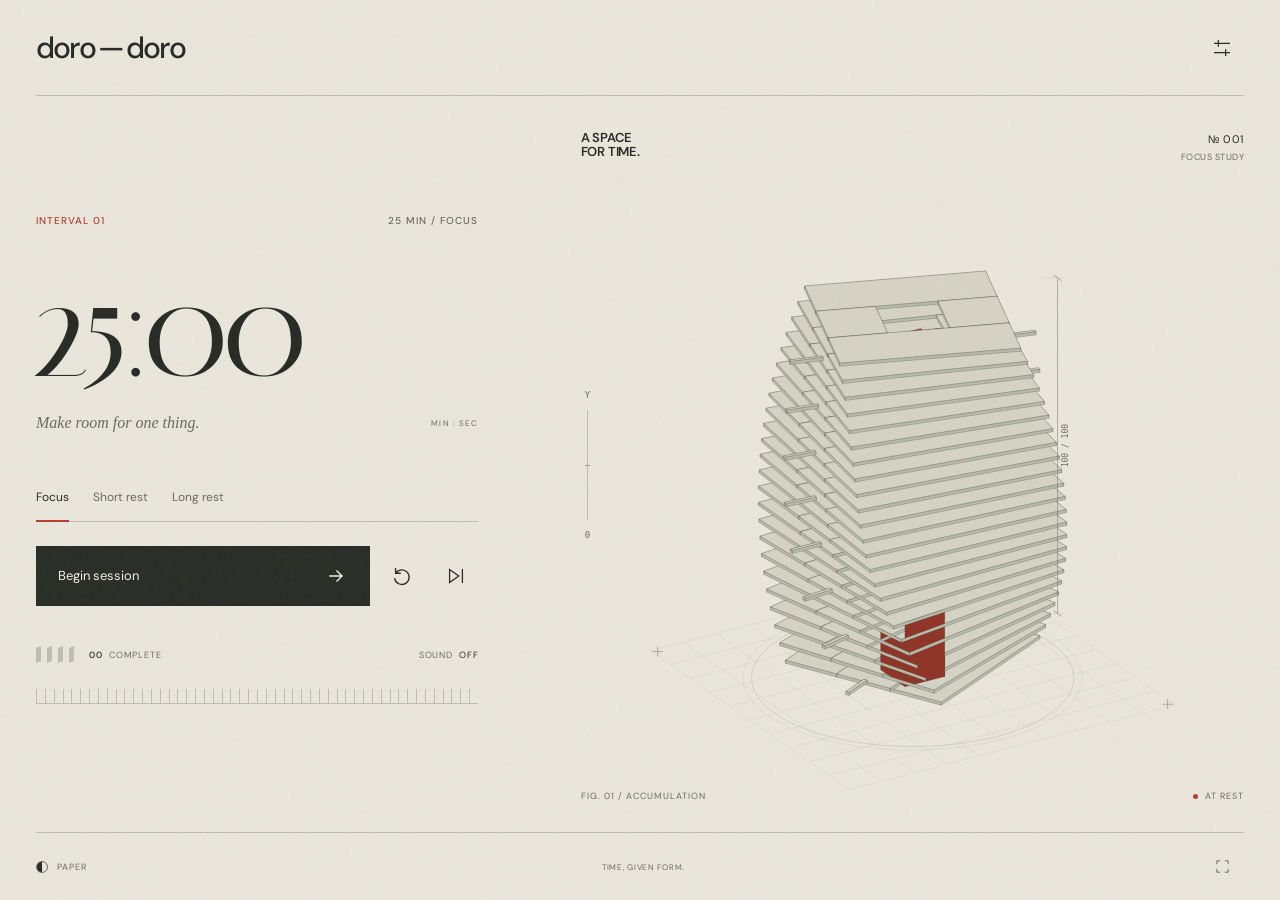
==== doro-doro/index.html @ 4c4cff81 "Publish doro-doro architectural Pomodoro timer at /doro-doro/" ====
<!doctype html>
<html lang="en" data-theme="light">
<head>
<meta charset="utf-8"><meta name="viewport" content="width=device-width,initial-scale=1,viewport-fit=cover"><meta name="theme-color" content="#e9e6dc"><meta name="description" content="Doro-doro. A sculptural space for uninterrupted time. An architectural Pomodoro timer."><title>Doro-doro — a space for time</title>
<link rel="icon" href="./favicon.svg" type="image/svg+xml">
<script>try{document.documentElement.dataset.theme=localStorage.getItem('doro-theme')==='dark'?'dark':'light'}catch{}</script>
<link rel="stylesheet" href="./style.css">
</head>
<body>
<main class="sheet">
<header class="masthead"><a class="wordmark" href="./" aria-label="Doro-doro home">doro<span class="wordmark-dash">—</span>doro</a><button class="icon-button" id="settings-open" aria-label="Timer settings" title="Timer settings"><svg viewBox="0 0 24 24" aria-hidden="true"><path d="M4 7h16M4 17h16M8 4v6M16 14v6"/></svg></button></header>
<section class="art" aria-label="Interactive architectural sculpture. Its layers respond to the timer and your pointer.">
<div class="art-heading"><span>A SPACE<br>FOR TIME.</span><span class="plate-number">№ 001<br><i id="art-mode">FOCUS STUDY</i></span></div>
<canvas id="architecture" aria-hidden="true"></canvas>
<div class="art-axis" aria-hidden="true"><span>Y</span><span>+</span><span>0</span></div>
<div class="art-caption"><span id="sculpture-label">FIG. 01 &nbsp; / &nbsp; ACCUMULATION</span><span class="live-indicator"><i></i><span id="drawing-state">AT REST</span></span></div>
</section>
<section class="instrument" aria-label="Pomodoro timer">
<div class="eyebrow"><span class="session-label">INTERVAL <span id="interval">01</span></span><span id="phase-label">25 MIN / FOCUS</span></div>
<div class="time-wrap"><div id="time" role="timer" aria-label="Time remaining" aria-live="off">25:00</div><div class="time-caption"><span id="status" role="status">Make room for one thing.</span><span class="time-unit">MIN : SEC</span></div></div>
<div class="mode-switch" role="group" aria-label="Session type"><button data-mode="focus" aria-pressed="true">Focus</button><button data-mode="short" aria-pressed="false">Short rest</button><button data-mode="long" aria-pressed="false">Long rest</button></div>
<div class="transport"><button class="start" id="toggle" aria-label="Start focus"><span id="toggle-text">Begin session</span><svg viewBox="0 0 24 24" id="play-icon" aria-hidden="true"><path d="m6 12 12 0m-5-5 5 5-5 5"/></svg></button><button class="icon-button secondary" id="reset" aria-label="Reset timer" title="Reset timer"><svg viewBox="0 0 24 24" aria-hidden="true"><path d="M5 9a8 8 0 1 1-1 6M5 4v5h5"/></svg></button><button class="icon-button secondary" id="skip" aria-label="Skip to next session" title="Skip to next session"><svg viewBox="0 0 24 24" aria-hidden="true"><path d="m5 5 10 7-10 7zM19 5v14"/></svg></button></div>
<div class="session-bottom"><div class="session-progress"><span class="session-dots" aria-hidden="true"><i></i><i></i><i></i><i></i></span><span><strong id="completed">00</strong> COMPLETE</span></div><button class="sound-button" id="sound" aria-label="Enable completion sound" aria-pressed="false">SOUND <span id="sound-state">OFF</span></button></div>
<div class="timeline" aria-hidden="true"><div id="timeline-fill"></div></div>
</section>
<footer><button class="theme-button" id="theme" aria-label="Switch to dark theme"><span class="theme-symbol"></span><span id="theme-name">PAPER</span></button><span class="footer-center">TIME, GIVEN FORM.</span><button class="fullscreen" id="fullscreen" aria-label="Enter fullscreen" title="Enter fullscreen"><svg viewBox="0 0 24 24" aria-hidden="true"><path d="M8 4H4v4m12-4h4v4M4 16v4h4m8 0h4v-4"/></svg></button></footer>
</main>
<dialog id="settings"><form id="settings-form"><div class="dialog-heading"><h1>Your rhythm.</h1><button type="button" id="settings-close" class="icon-button" aria-label="Close settings">×</button></div><p>Give each interval its own space.</p><label>Focus <span>MINUTES</span><input name="focus" aria-label="Focus minutes" type="number" min="1" max="180" step="1" required></label><label>Short rest <span>MINUTES</span><input name="short" aria-label="Short rest minutes" type="number" min="1" max="180" step="1" required></label><label>Long rest <span>MINUTES</span><input name="long" aria-label="Long rest minutes" type="number" min="1" max="180" step="1" required></label><p class="settings-note">A long rest follows every fourth completed focus. Each interval starts when you’re ready. Applying changes resets the current timer.</p><button class="start apply" type="submit">Apply settings <span>↗</span></button><div class="keyboard-hint">SPACE · PLAY / PAUSE &nbsp; &nbsp; R · RESET</div></form></dialog>
<script type="module" src="./app.mjs"></script>
</body></html>
---- doro-doro/style.css ----
@font-face{font-family:'DM Sans';font-weight:400;font-style:normal;font-display:swap;src:url('./fonts/dm-sans-400.ttf')}
@font-face{font-family:'DM Sans';font-weight:500;font-style:normal;font-display:swap;src:url('./fonts/dm-sans-500.ttf')}
@font-face{font-family:'DM Sans';font-weight:600 700;font-style:normal;font-display:swap;src:url('./fonts/dm-sans-600.ttf')}
@font-face{font-family:'Italiana';font-weight:400;font-style:normal;font-display:swap;src:url('./fonts/italiana.ttf')}
[hidden]{display:none!important}
:root{--paper:#e9e6dc;--ink:#282a25;--muted:#696b60;--rule:#bdbeb1;--accent:#b53f2c;--slab:#d5d3c5;--button:#292d27;--button-ink:#f2efe5;color-scheme:light;font-family:'DM Sans',sans-serif;font-synthesis:none}
:root[data-theme=dark]{--paper:#202520;--ink:#e7e7d6;--muted:#a2a795;--rule:#4a5448;--accent:#e58b65;--slab:#626c59;--button:#d4dcc3;--button-ink:#202520;color-scheme:dark}
*{box-sizing:border-box}body{margin:0;background:var(--paper);color:var(--ink)}body::after{content:'';pointer-events:none;position:fixed;inset:0;z-index:10;opacity:.045;background-image:url("data:image/svg+xml,%3Csvg viewBox='0 0 180 180' xmlns='http://www.w3.org/2000/svg'%3E%3Cfilter id='n'%3E%3CfeTurbulence type='fractalNoise' baseFrequency='.84' numOctaves='3' stitchTiles='stitch'/%3E%3C/filter%3E%3Cpath fill='%23000' filter='url(%23n)' opacity='.7' d='M0 0h180v180H0z'/%3E%3C/svg%3E")}
button,a{-webkit-tap-highlight-color:transparent}button{font:inherit;color:inherit;cursor:pointer;border:0;background:none}button:focus-visible,a:focus-visible{outline:2px solid var(--accent);outline-offset:5px}button{touch-action:manipulation}button:hover{color:var(--accent)}svg{width:22px;height:22px;fill:none;stroke:currentColor;stroke-width:1.4;stroke-linecap:square;stroke-linejoin:miter}a{color:inherit;text-decoration:none}.sheet{min-height:100svh;max-width:1900px;margin:auto;padding:0 36px;display:grid;grid-template-columns:minmax(300px,.8fr) minmax(400px,1.2fr);grid-template-rows:96px 1fr 68px;column-gap:8vw}.masthead{grid-column:1/-1;display:flex;align-items:center;justify-content:space-between;border-bottom:1px solid var(--rule);z-index:2}.wordmark{font-size:30px;font-weight:500;letter-spacing:-1.8px}.wordmark-dash{margin:0 3px}.registered{font-size:10px;vertical-align:top;margin-left:5px;position:relative;top:6px;letter-spacing:0}.icon-button{display:grid;place-items:center;width:44px;height:44px;flex-shrink:0}.art{position:relative;grid-column:2;grid-row:2;min-height:650px;align-self:stretch;isolation:isolate;overflow:hidden}.art-heading{position:absolute;top:35px;left:0;right:0;display:flex;justify-content:space-between;z-index:1;pointer-events:none;font-size:13px;line-height:1.1;letter-spacing:-.2px;font-weight:600}.plate-number{text-align:right;font-size:11px;font-weight:400;line-height:1.5;letter-spacing:.5px}.plate-number i{font-style:normal;color:var(--muted);font-size:9px}canvas{display:block;width:100%;height:100%;position:absolute;inset:0;touch-action:pan-y}.art-axis{pointer-events:none;position:absolute;left:4px;top:40%;height:150px;display:flex;flex-direction:column;justify-content:space-between;align-items:center;font:9px monospace;color:var(--muted)}.art-axis:before{position:absolute;content:'';width:1px;top:20px;bottom:20px;background:var(--rule)}.art-caption{position:absolute;bottom:30px;left:0;right:0;display:flex;justify-content:space-between;font-size:9px;letter-spacing:1px;color:var(--muted);gap:8px;pointer-events:none}.live-indicator{display:flex;align-items:center;gap:7px;white-space:nowrap}.live-indicator i{width:5px;height:5px;border-radius:50%;background:var(--accent)}.instrument{grid-row:2;grid-column:1;align-self:center;padding-bottom:10px;max-width:570px}.eyebrow{display:flex;justify-content:space-between;gap:8px;font-size:10px;letter-spacing:1px;font-weight:500}.session-label{color:var(--accent)}#phase-label{color:var(--muted)}.time-wrap{margin:36px 0 30px}#time{font-family:'Italiana',Georgia,serif;font-size:clamp(105px,10.6vw,205px);line-height:1;letter-spacing:-.055em;font-variant-numeric:lining-nums tabular-nums;font-weight:400;margin-left:-.05em;white-space:nowrap}.time-caption{display:flex;justify-content:space-between;gap:10px;margin-top:15px;font-size:12px;color:var(--muted);align-items:center}.time-unit{font-size:8px;letter-spacing:1.1px;white-space:nowrap}#status{font-family:Georgia,serif;font-style:italic;font-size:16px}.mode-switch{display:flex;gap:24px;border-bottom:1px solid var(--rule);margin-top:45px}.mode-switch button{position:relative;font-size:12px;padding:12px 0 15px;color:var(--muted);min-height:44px;white-space:nowrap}.mode-switch button[aria-pressed=true]{color:var(--ink)}.mode-switch button[aria-pressed=true]:after{position:absolute;content:'';height:2px;background:var(--accent);bottom:-1px;left:0;right:0}.transport{display:flex;gap:10px;margin-top:24px}.start{min-height:60px;background:var(--button);color:var(--button-ink);padding:16px 22px;display:flex;align-items:center;justify-content:space-between;gap:18px;flex:1;text-align:left;font-size:13px}.start:hover{background:var(--accent);color:var(--paper)}.start svg{width:24px;height:24px;transition:transform .3s}.start:hover svg{transform:translateX(3px)}.secondary{height:60px;width:44px}.session-bottom{display:flex;justify-content:space-between;align-items:center;margin-top:27px;gap:12px;font-size:9px;letter-spacing:.9px;color:var(--muted)}.session-progress{display:flex;gap:15px;align-items:center}.session-dots{display:flex;gap:6px}.session-dots i{width:5px;height:15px;background:var(--rule);transform:skewY(-24deg)}.session-dots i.done{background:var(--accent)}.session-bottom strong{font-weight:500;color:var(--ink);margin-right:3px}.sound-button{min-height:44px;font-size:9px;letter-spacing:.7px;padding:0}.sound-button span{color:var(--ink);margin-left:4px}.timeline{height:15px;position:relative;margin-top:12px;background:repeating-linear-gradient(90deg,var(--rule) 0 1px,transparent 1px 2%);border-bottom:1px solid var(--rule)}#timeline-fill{height:100%;width:0;background:var(--accent);opacity:.8;transition:width 1s linear}footer{grid-row:3;grid-column:1/-1;border-top:1px solid var(--rule);display:flex;align-items:center;justify-content:space-between;gap:14px;font-size:9px;letter-spacing:.7px;color:var(--muted)}.theme-button{display:flex;align-items:center;gap:9px;padding:10px 0;min-height:44px;font-size:9px;letter-spacing:1px}.theme-symbol{width:12px;height:12px;border:1px solid var(--muted);border-radius:50%;background:linear-gradient(90deg,var(--ink) 50%,transparent 50%)}.fullscreen{width:44px;height:44px;display:grid;place-items:center}.fullscreen svg{width:17px;height:17px}.footer-center{font-size:8px}dialog{max-width:420px;width:calc(100% - 36px);padding:30px;background:var(--paper);color:var(--ink);border:1px solid var(--rule);box-shadow:0 30px 100px #0004}dialog::backdrop{background:#151c1766;backdrop-filter:blur(6px)}.dialog-heading{display:flex;justify-content:space-between;align-items:center;gap:10px}.dialog-heading h1{font-family:'Italiana',Georgia,serif;font-weight:400;font-size:40px;margin:0}.dialog-heading button{font-size:28px}dialog p{font-size:12px;line-height:1.6;color:var(--muted)}dialog label{display:grid;grid-template-columns:1fr auto 68px;align-items:center;border-bottom:1px solid var(--rule);gap:15px;padding:14px 0;font-size:13px}dialog label span{font-size:8px;color:var(--muted);letter-spacing:1px}input{width:68px;background:transparent;border:0;border-bottom:1px solid var(--rule);border-radius:0;color:var(--ink);padding:10px 4px;font:20px 'DM Sans',sans-serif}input:focus{outline:1px solid var(--accent)}.settings-note{margin:20px 0!important;font-size:11px!important}.apply{width:100%}.keyboard-hint{font-size:8px;color:var(--muted);letter-spacing:.6px;margin-top:22px;text-align:center}
@media(min-width:1600px){.sheet{padding:0 64px;column-gap:12vw}.art{min-height:800px}}
@media(max-width:760px),(max-aspect-ratio:3/4){.sheet{padding:0 26px;grid-template-columns:minmax(0,1fr);grid-template-rows:76px minmax(340px,1fr) auto 60px;gap:0;max-width:760px;min-height:100svh}.masthead{grid-row:1}.wordmark{font-size:26px}.art{grid-column:1;grid-row:2;min-height:340px}.art-heading{top:22px;font-size:11px}.plate-number{font-size:9px}.plate-number i{font-size:8px}.art-axis{top:37%;height:100px}.art-caption{bottom:15px;font-size:8px;letter-spacing:.5px}.instrument{grid-column:1;grid-row:3;max-width:none;padding-top:18px;padding-bottom:27px;border-top:1px solid var(--rule)}.eyebrow{font-size:9px;letter-spacing:.75px}.time-wrap{margin:19px 0 0}#time{font-size:clamp(96px,25.8vw,190px);line-height:.95;letter-spacing:-.055em}.time-caption{margin-top:11px}#status{font-size:14px}.time-unit{font-size:7px}.mode-switch{margin-top:22px;gap:26px}.mode-switch button{font-size:11px;padding:10px 0 12px}.transport{margin-top:18px;gap:6px}.start{min-height:54px;padding:15px 19px;font-size:12px}.secondary{height:54px;width:40px}.session-bottom{margin-top:13px;font-size:8px}.session-dots{gap:5px}.session-dots i{height:12px;width:4px}.sound-button{font-size:8px}.timeline{margin-top:4px;height:10px}footer{grid-row:4}.footer-center{font-size:7px;letter-spacing:.6px}}
@media(min-height:1100px) and (max-aspect-ratio:3/4){.sheet{max-width:none;padding:0 6vw;grid-template-rows:110px minmax(480px,1fr) auto 90px}.wordmark{font-size:40px}.art-heading{top:40px;font-size:17px}.plate-number{font-size:13px}.plate-number i{font-size:11px}.art-caption{font-size:11px;bottom:30px}.instrument{padding-top:30px;padding-bottom:45px}.eyebrow{font-size:13px}#time{font-size:25vw}.time-wrap{margin:30px 0 0}.time-caption{margin-top:24px}#status{font-size:23px}.time-unit{font-size:10px}.mode-switch{margin-top:35px;gap:50px}.mode-switch button{font-size:17px;padding:18px 0}.transport{margin-top:30px;gap:20px}.start{min-height:85px;font-size:19px;padding:25px 30px}.secondary{width:65px;height:85px}.session-bottom{margin-top:25px;font-size:11px}.sound-button{font-size:11px}.session-dots i{width:6px;height:20px}.timeline{height:20px;margin-top:16px}.theme-button{font-size:11px}.footer-center{font-size:10px}}
@media(max-width:360px){.sheet{padding:0 20px;grid-template-rows:68px minmax(300px,1fr) auto 56px}.art{min-height:300px}#time{font-size:26vw}.mode-switch{gap:23px}.art-caption{font-size:7px}.transport{gap:2px}.start{padding:13px 15px}.secondary{width:36px}.session-progress{gap:9px}.footer-center{font-size:6px}}
@media(prefers-reduced-motion:reduce){*,*:before,*:after{animation:none!important;transition:none!important;scroll-behavior:auto!important}}
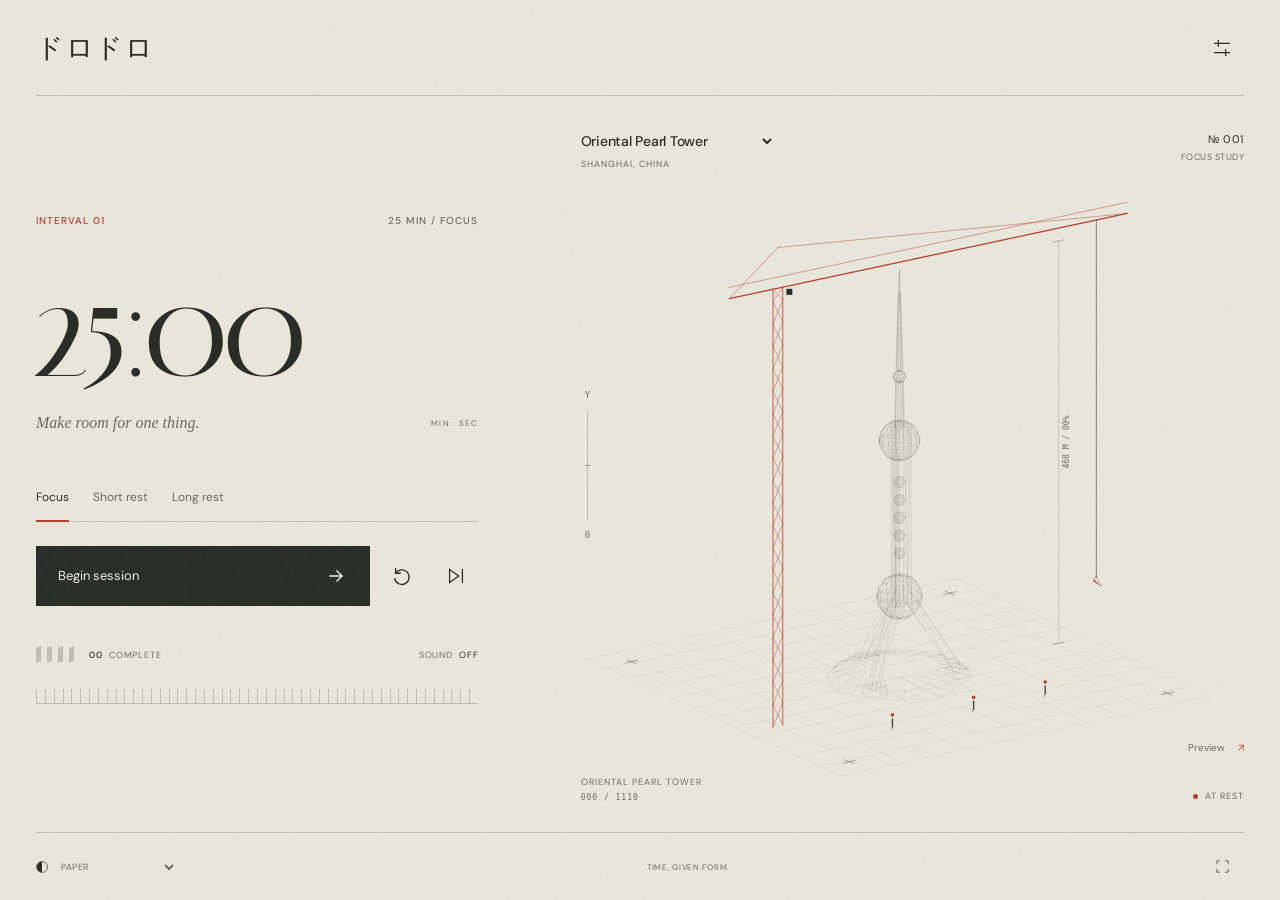
==== commit 48c01b71: "Update doro-doro with landmark construction timelapses and themes" ====
--- a/doro-doro/index.html
+++ b/doro-doro/index.html
@@ -1,19 +1,20 @@
 <!doctype html>
 <html lang="en" data-theme="light">
 <head>
-<meta charset="utf-8"><meta name="viewport" content="width=device-width,initial-scale=1,viewport-fit=cover"><meta name="theme-color" content="#e9e6dc"><meta name="description" content="Doro-doro. A sculptural space for uninterrupted time. An architectural Pomodoro timer."><title>Doro-doro — a space for time</title>
+<meta charset="utf-8"><meta name="viewport" content="width=device-width,initial-scale=1,viewport-fit=cover"><meta name="theme-color" content="#e9e6dc"><meta name="description" content="ドロドロ. A sculptural space for uninterrupted time. An architectural Pomodoro timer."><title>ドロドロ — a space for time</title>
 <link rel="icon" href="./favicon.svg" type="image/svg+xml">
-<script>try{document.documentElement.dataset.theme=localStorage.getItem('doro-theme')==='dark'?'dark':'light'}catch{}</script>
+<script>try{document.documentElement.dataset.theme=['light','dark','catppuccin','latte','sunset','nord','dracula'].includes(localStorage.getItem('doro-theme'))?localStorage.getItem('doro-theme'):'light'}catch{}</script>
 <link rel="stylesheet" href="./style.css">
 </head>
 <body>
 <main class="sheet">
-<header class="masthead"><a class="wordmark" href="./" aria-label="Doro-doro home">doro<span class="wordmark-dash">—</span>doro</a><button class="icon-button" id="settings-open" aria-label="Timer settings" title="Timer settings"><svg viewBox="0 0 24 24" aria-hidden="true"><path d="M4 7h16M4 17h16M8 4v6M16 14v6"/></svg></button></header>
-<section class="art" aria-label="Interactive architectural sculpture. Its layers respond to the timer and your pointer.">
-<div class="art-heading"><span>A SPACE<br>FOR TIME.</span><span class="plate-number">№ 001<br><i id="art-mode">FOCUS STUDY</i></span></div>
+<header class="masthead"><a class="wordmark" href="./" aria-label="ドロドロ home" lang="ja">ドロドロ</a><button class="icon-button" id="settings-open" aria-label="Timer settings" title="Timer settings"><svg viewBox="0 0 24 24" aria-hidden="true"><path d="M4 7h16M4 17h16M8 4v6M16 14v6"/></svg></button></header>
+<section class="art" aria-label="Interactive architectural model. Structural pieces assemble with the timer and respond to your pointer.">
+<div class="art-heading"><div class="building-heading"><label for="building" class="sr-only">Building</label><select id="building"></select><span id="building-city">Shanghai</span></div><span class="plate-number"><span id="plate-number">№ 001</span><br><i id="art-mode">FOCUS STUDY</i></span></div>
 <canvas id="architecture" aria-hidden="true"></canvas>
 <div class="art-axis" aria-hidden="true"><span>Y</span><span>+</span><span>0</span></div>
-<div class="art-caption"><span id="sculpture-label">FIG. 01 &nbsp; / &nbsp; ACCUMULATION</span><span class="live-indicator"><i></i><span id="drawing-state">AT REST</span></span></div>
+<div class="art-caption"><span class="assembly-meta"><span id="sculpture-label">RADIAL FACETS</span><span id="assembly-count">000 / 1516</span></span><span class="live-indicator"><i></i><span id="drawing-state">AT REST</span></span></div>
+<button id="preview" class="preview-button" aria-label="Preview assembly">Preview <span aria-hidden="true">↗</span></button>
 </section>
 <section class="instrument" aria-label="Pomodoro timer">
 <div class="eyebrow"><span class="session-label">INTERVAL <span id="interval">01</span></span><span id="phase-label">25 MIN / FOCUS</span></div>
@@ -23,7 +24,7 @@
 <div class="session-bottom"><div class="session-progress"><span class="session-dots" aria-hidden="true"><i></i><i></i><i></i><i></i></span><span><strong id="completed">00</strong> COMPLETE</span></div><button class="sound-button" id="sound" aria-label="Enable completion sound" aria-pressed="false">SOUND <span id="sound-state">OFF</span></button></div>
 <div class="timeline" aria-hidden="true"><div id="timeline-fill"></div></div>
 </section>
-<footer><button class="theme-button" id="theme" aria-label="Switch to dark theme"><span class="theme-symbol"></span><span id="theme-name">PAPER</span></button><span class="footer-center">TIME, GIVEN FORM.</span><button class="fullscreen" id="fullscreen" aria-label="Enter fullscreen" title="Enter fullscreen"><svg viewBox="0 0 24 24" aria-hidden="true"><path d="M8 4H4v4m12-4h4v4M4 16v4h4m8 0h4v-4"/></svg></button></footer>
+<footer><label class="theme-button"><span class="theme-symbol" aria-hidden="true"></span><span class="sr-only">Color theme</span><select id="theme"><option value="light">Paper</option><option value="dark">After hours</option><option value="catppuccin">Catppuccin</option><option value="latte">Catppuccin Latte</option><option value="sunset">Sunset</option><option value="nord">Nord</option><option value="dracula">Dracula</option></select></label><span class="footer-center">TIME, GIVEN FORM.</span><button class="fullscreen" id="fullscreen" aria-label="Enter fullscreen" title="Enter fullscreen"><svg viewBox="0 0 24 24" aria-hidden="true"><path d="M8 4H4v4m12-4h4v4M4 16v4h4m8 0h4v-4"/></svg></button></footer>
 </main>
 <dialog id="settings"><form id="settings-form"><div class="dialog-heading"><h1>Your rhythm.</h1><button type="button" id="settings-close" class="icon-button" aria-label="Close settings">×</button></div><p>Give each interval its own space.</p><label>Focus <span>MINUTES</span><input name="focus" aria-label="Focus minutes" type="number" min="1" max="180" step="1" required></label><label>Short rest <span>MINUTES</span><input name="short" aria-label="Short rest minutes" type="number" min="1" max="180" step="1" required></label><label>Long rest <span>MINUTES</span><input name="long" aria-label="Long rest minutes" type="number" min="1" max="180" step="1" required></label><p class="settings-note">A long rest follows every fourth completed focus. Each interval starts when you’re ready. Applying changes resets the current timer.</p><button class="start apply" type="submit">Apply settings <span>↗</span></button><div class="keyboard-hint">SPACE · PLAY / PAUSE &nbsp; &nbsp; R · RESET</div></form></dialog>
 <script type="module" src="./app.mjs"></script>
--- a/doro-doro/style.css
+++ b/doro-doro/style.css
@@ -12,3 +12,23 @@
 @media(min-height:1100px) and (max-aspect-ratio:3/4){.sheet{max-width:none;padding:0 6vw;grid-template-rows:110px minmax(480px,1fr) auto 90px}.wordmark{font-size:40px}.art-heading{top:40px;font-size:17px}.plate-number{font-size:13px}.plate-number i{font-size:11px}.art-caption{font-size:11px;bottom:30px}.instrument{padding-top:30px;padding-bottom:45px}.eyebrow{font-size:13px}#time{font-size:25vw}.time-wrap{margin:30px 0 0}.time-caption{margin-top:24px}#status{font-size:23px}.time-unit{font-size:10px}.mode-switch{margin-top:35px;gap:50px}.mode-switch button{font-size:17px;padding:18px 0}.transport{margin-top:30px;gap:20px}.start{min-height:85px;font-size:19px;padding:25px 30px}.secondary{width:65px;height:85px}.session-bottom{margin-top:25px;font-size:11px}.sound-button{font-size:11px}.session-dots i{width:6px;height:20px}.timeline{height:20px;margin-top:16px}.theme-button{font-size:11px}.footer-center{font-size:10px}}
 @media(max-width:360px){.sheet{padding:0 20px;grid-template-rows:68px minmax(300px,1fr) auto 56px}.art{min-height:300px}#time{font-size:26vw}.mode-switch{gap:23px}.art-caption{font-size:7px}.transport{gap:2px}.start{padding:13px 15px}.secondary{width:36px}.session-progress{gap:9px}.footer-center{font-size:6px}}
 @media(prefers-reduced-motion:reduce){*,*:before,*:after{animation:none!important;transition:none!important;scroll-behavior:auto!important}}
+/* Collection editions: the drawing and instrument share one palette. */
+:root[data-theme=catppuccin]{--paper:#1e1e2e;--ink:#cdd6f4;--muted:#a6adc8;--rule:#45475a;--accent:#f5c2e7;--slab:#7f849c;--button:#cba6f7;--button-ink:#1e1e2e;color-scheme:dark}
+:root[data-theme=latte]{--paper:#eff1f5;--ink:#4c4f69;--muted:#6c6f85;--rule:#bcc0cc;--accent:#8839ef;--slab:#ccd0da;--button:#7287fd;--button-ink:#eff1f5;color-scheme:light}
+:root[data-theme=sunset]{--paper:#14283f;--ink:#ffdfbe;--muted:#b8b4b7;--rule:#435363;--accent:#ff9d62;--slab:#a57e6b;--button:#ff9d62;--button-ink:#14283f;color-scheme:dark}
+:root[data-theme=nord]{--paper:#2e3440;--ink:#eceff4;--muted:#b6c1d2;--rule:#4c566a;--accent:#88c0d0;--slab:#7b8a9c;--button:#a3be8c;--button-ink:#2e3440;color-scheme:dark}
+:root[data-theme=dracula]{--paper:#282a36;--ink:#f8f8f2;--muted:#b8b3cc;--rule:#484957;--accent:#ff79c6;--slab:#85829b;--button:#bd93f9;--button-ink:#282a36;color-scheme:dark}
+.sr-only{position:absolute;width:1px;height:1px;padding:0;margin:-1px;overflow:hidden;clip:rect(0,0,0,0);white-space:nowrap;border:0}
+.wordmark{font-family:'DM Sans','Hiragino Kaku Gothic ProN','Yu Gothic',sans-serif;font-weight:500;letter-spacing:.06em;font-size:27px}
+select{font:inherit;color:inherit;background:var(--paper);border:0;border-radius:0;cursor:pointer;max-width:100%;outline-offset:4px}
+select:focus-visible{outline:2px solid var(--accent)}
+.building-heading{pointer-events:auto;display:flex;flex-direction:column;align-items:flex-start;max-width:calc(100% - 85px);margin-top:-12px}
+#building{font-size:14px;font-weight:500;letter-spacing:-.25px;min-height:44px;margin-left:-4px;padding:4px 20px 4px 0;text-overflow:ellipsis;width:100%}
+#building-city{font-size:9px;font-weight:400;letter-spacing:1px;text-transform:uppercase;color:var(--muted);margin-top:-3px}
+.assembly-meta{display:flex;flex-direction:column;gap:5px}.art-caption{align-items:flex-end;pointer-events:none}
+#assembly-count{font-family:monospace;font-size:8px;color:var(--muted);letter-spacing:1px}
+.preview-button{position:absolute;right:0;bottom:63px;min-height:44px;padding:8px 0 8px 14px;font-size:10px;color:var(--muted);z-index:2}.preview-button span{margin-left:10px;color:var(--accent)}
+.theme-button{display:flex;align-items:center;gap:9px;max-width:65%;padding:0;min-height:44px}
+#theme{font-size:9px;letter-spacing:.5px;text-transform:uppercase;min-height:44px;padding:0 13px 0 0;max-width:170px}
+@media(max-width:760px),(max-aspect-ratio:3/4){#building{font-size:12px}.preview-button{bottom:46px;font-size:9px}.wordmark{font-size:24px}.building-heading{margin-top:-12px}#theme{font-size:8px;max-width:142px}.footer-center{display:none}}
+@media(min-height:1100px) and (max-aspect-ratio:3/4){#building{font-size:21px}#building-city{font-size:12px}#assembly-count{font-size:11px}.preview-button{bottom:77px;font-size:13px}#theme{font-size:11px;max-width:220px}.wordmark{font-size:36px}}
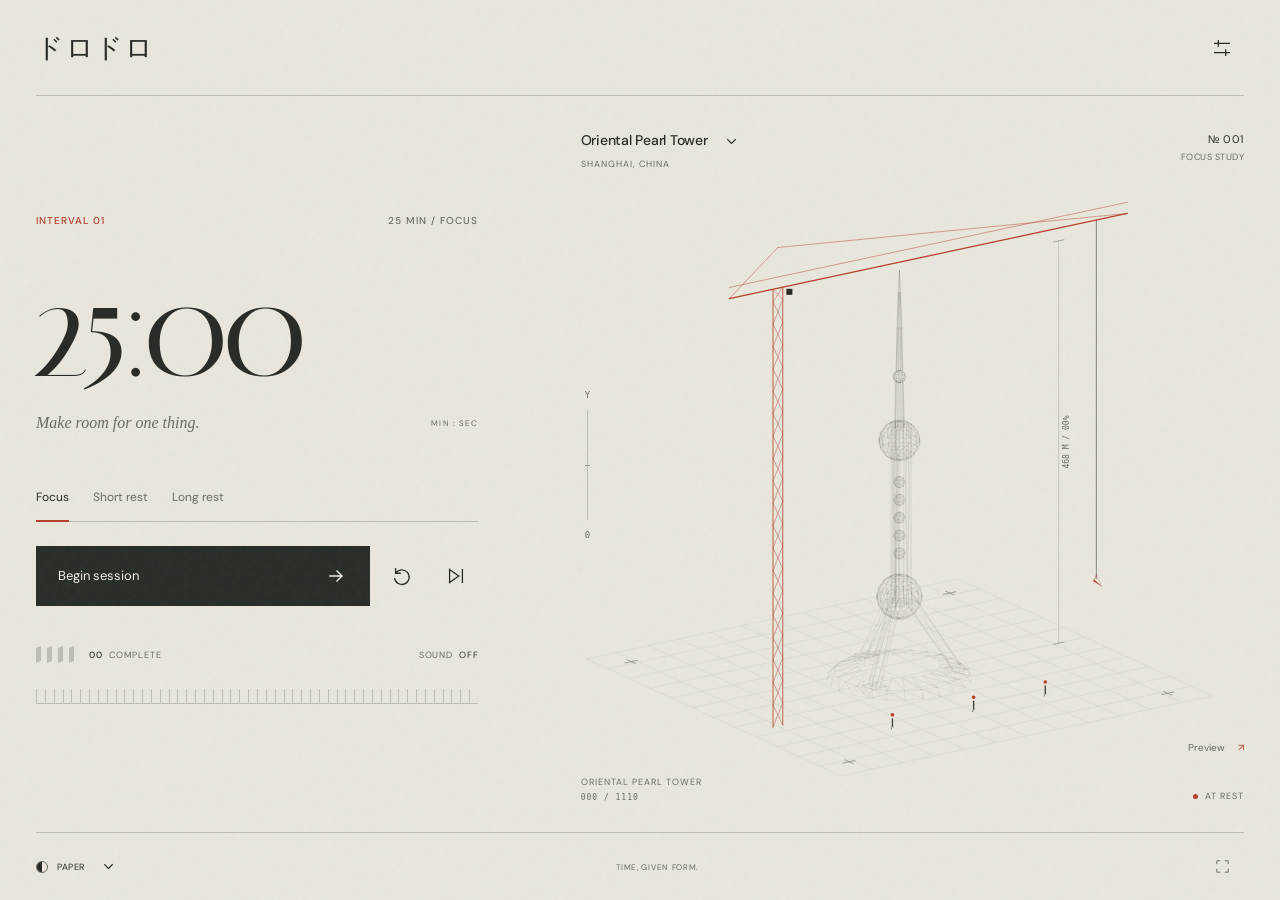
==== commit 894be2a0: "fix: deploy cache-safe doro timer and theme-matched dropdown menus" ====
--- a/doro-doro/index.html
+++ b/doro-doro/index.html
@@ -4,7 +4,7 @@
 <meta charset="utf-8"><meta name="viewport" content="width=device-width,initial-scale=1,viewport-fit=cover"><meta name="theme-color" content="#e9e6dc"><meta name="description" content="ドロドロ. A sculptural space for uninterrupted time. An architectural Pomodoro timer."><title>ドロドロ — a space for time</title>
 <link rel="icon" href="./favicon.svg" type="image/svg+xml">
 <script>try{document.documentElement.dataset.theme=['light','dark','catppuccin','latte','sunset','nord','dracula'].includes(localStorage.getItem('doro-theme'))?localStorage.getItem('doro-theme'):'light'}catch{}</script>
-<link rel="stylesheet" href="./style.css">
+<link rel="stylesheet" href="./assets/style-04075d71e954.css">
 </head>
 <body>
 <main class="sheet">
@@ -24,8 +24,8 @@
 <div class="session-bottom"><div class="session-progress"><span class="session-dots" aria-hidden="true"><i></i><i></i><i></i><i></i></span><span><strong id="completed">00</strong> COMPLETE</span></div><button class="sound-button" id="sound" aria-label="Enable completion sound" aria-pressed="false">SOUND <span id="sound-state">OFF</span></button></div>
 <div class="timeline" aria-hidden="true"><div id="timeline-fill"></div></div>
 </section>
-<footer><label class="theme-button"><span class="theme-symbol" aria-hidden="true"></span><span class="sr-only">Color theme</span><select id="theme"><option value="light">Paper</option><option value="dark">After hours</option><option value="catppuccin">Catppuccin</option><option value="latte">Catppuccin Latte</option><option value="sunset">Sunset</option><option value="nord">Nord</option><option value="dracula">Dracula</option></select></label><span class="footer-center">TIME, GIVEN FORM.</span><button class="fullscreen" id="fullscreen" aria-label="Enter fullscreen" title="Enter fullscreen"><svg viewBox="0 0 24 24" aria-hidden="true"><path d="M8 4H4v4m12-4h4v4M4 16v4h4m8 0h4v-4"/></svg></button></footer>
+<footer><div class="theme-button"><span class="theme-symbol" aria-hidden="true"></span><span class="sr-only">Color theme</span><select id="theme" aria-label="Color theme"><option value="light">Paper</option><option value="dark">After hours</option><option value="catppuccin">Catppuccin</option><option value="latte">Catppuccin Latte</option><option value="sunset">Sunset</option><option value="nord">Nord</option><option value="dracula">Dracula</option></select></div><span class="footer-center">TIME, GIVEN FORM.</span><button class="fullscreen" id="fullscreen" aria-label="Enter fullscreen" title="Enter fullscreen"><svg viewBox="0 0 24 24" aria-hidden="true"><path d="M8 4H4v4m12-4h4v4M4 16v4h4m8 0h4v-4"/></svg></button></footer>
 </main>
 <dialog id="settings"><form id="settings-form"><div class="dialog-heading"><h1>Your rhythm.</h1><button type="button" id="settings-close" class="icon-button" aria-label="Close settings">×</button></div><p>Give each interval its own space.</p><label>Focus <span>MINUTES</span><input name="focus" aria-label="Focus minutes" type="number" min="1" max="180" step="1" required></label><label>Short rest <span>MINUTES</span><input name="short" aria-label="Short rest minutes" type="number" min="1" max="180" step="1" required></label><label>Long rest <span>MINUTES</span><input name="long" aria-label="Long rest minutes" type="number" min="1" max="180" step="1" required></label><p class="settings-note">A long rest follows every fourth completed focus. Each interval starts when you’re ready. Applying changes resets the current timer.</p><button class="start apply" type="submit">Apply settings <span>↗</span></button><div class="keyboard-hint">SPACE · PLAY / PAUSE &nbsp; &nbsp; R · RESET</div></form></dialog>
-<script type="module" src="./app.mjs"></script>
+<script type="module" src="./assets/app-XVB2T3X3.js"></script>
 </body></html>
--- a/doro-doro/assets/style-04075d71e954.css
+++ b/doro-doro/assets/style-04075d71e954.css
@@ -0,0 +1,49 @@
+@font-face{font-family:'DM Sans';font-weight:400;font-style:normal;font-display:swap;src:url('../fonts/dm-sans-400.ttf')}
+@font-face{font-family:'DM Sans';font-weight:500;font-style:normal;font-display:swap;src:url('../fonts/dm-sans-500.ttf')}
+@font-face{font-family:'DM Sans';font-weight:600 700;font-style:normal;font-display:swap;src:url('../fonts/dm-sans-600.ttf')}
+@font-face{font-family:'Italiana';font-weight:400;font-style:normal;font-display:swap;src:url('../fonts/italiana.ttf')}
+[hidden]{display:none!important}
+:root{--paper:#e9e6dc;--ink:#282a25;--muted:#696b60;--rule:#bdbeb1;--accent:#b53f2c;--slab:#d5d3c5;--button:#292d27;--button-ink:#f2efe5;color-scheme:light;font-family:'DM Sans',sans-serif;font-synthesis:none}
+:root[data-theme=dark]{--paper:#202520;--ink:#e7e7d6;--muted:#a2a795;--rule:#4a5448;--accent:#e58b65;--slab:#626c59;--button:#d4dcc3;--button-ink:#202520;color-scheme:dark}
+*{box-sizing:border-box}body{margin:0;background:var(--paper);color:var(--ink)}body::after{content:'';pointer-events:none;position:fixed;inset:0;z-index:10;opacity:.045;background-image:url("data:image/svg+xml,%3Csvg viewBox='0 0 180 180' xmlns='http://www.w3.org/2000/svg'%3E%3Cfilter id='n'%3E%3CfeTurbulence type='fractalNoise' baseFrequency='.84' numOctaves='3' stitchTiles='stitch'/%3E%3C/filter%3E%3Cpath fill='%23000' filter='url(%23n)' opacity='.7' d='M0 0h180v180H0z'/%3E%3C/svg%3E")}
+button,a{-webkit-tap-highlight-color:transparent}button{font:inherit;color:inherit;cursor:pointer;border:0;background:none}button:focus-visible,a:focus-visible{outline:2px solid var(--accent);outline-offset:5px}button{touch-action:manipulation}button:hover{color:var(--accent)}svg{width:22px;height:22px;fill:none;stroke:currentColor;stroke-width:1.4;stroke-linecap:square;stroke-linejoin:miter}a{color:inherit;text-decoration:none}.sheet{min-height:100svh;max-width:1900px;margin:auto;padding:0 36px;display:grid;grid-template-columns:minmax(300px,.8fr) minmax(400px,1.2fr);grid-template-rows:96px 1fr 68px;column-gap:8vw}.masthead{grid-column:1/-1;display:flex;align-items:center;justify-content:space-between;border-bottom:1px solid var(--rule);z-index:2}.wordmark{font-size:30px;font-weight:500;letter-spacing:-1.8px}.wordmark-dash{margin:0 3px}.registered{font-size:10px;vertical-align:top;margin-left:5px;position:relative;top:6px;letter-spacing:0}.icon-button{display:grid;place-items:center;width:44px;height:44px;flex-shrink:0}.art{position:relative;grid-column:2;grid-row:2;min-height:650px;align-self:stretch;isolation:isolate;overflow:hidden}.art-heading{position:absolute;top:35px;left:0;right:0;display:flex;justify-content:space-between;z-index:1;pointer-events:none;font-size:13px;line-height:1.1;letter-spacing:-.2px;font-weight:600}.plate-number{text-align:right;font-size:11px;font-weight:400;line-height:1.5;letter-spacing:.5px}.plate-number i{font-style:normal;color:var(--muted);font-size:9px}canvas{display:block;width:100%;height:100%;position:absolute;inset:0;touch-action:pan-y}.art-axis{pointer-events:none;position:absolute;left:4px;top:40%;height:150px;display:flex;flex-direction:column;justify-content:space-between;align-items:center;font:9px monospace;color:var(--muted)}.art-axis:before{position:absolute;content:'';width:1px;top:20px;bottom:20px;background:var(--rule)}.art-caption{position:absolute;bottom:30px;left:0;right:0;display:flex;justify-content:space-between;font-size:9px;letter-spacing:1px;color:var(--muted);gap:8px;pointer-events:none}.live-indicator{display:flex;align-items:center;gap:7px;white-space:nowrap}.live-indicator i{width:5px;height:5px;border-radius:50%;background:var(--accent)}.instrument{grid-row:2;grid-column:1;align-self:center;padding-bottom:10px;max-width:570px}.eyebrow{display:flex;justify-content:space-between;gap:8px;font-size:10px;letter-spacing:1px;font-weight:500}.session-label{color:var(--accent)}#phase-label{color:var(--muted)}.time-wrap{margin:36px 0 30px}#time{font-family:'Italiana',Georgia,serif;font-size:clamp(105px,10.6vw,205px);line-height:1;letter-spacing:-.055em;font-variant-numeric:lining-nums tabular-nums;font-weight:400;margin-left:-.05em;white-space:nowrap}.time-caption{display:flex;justify-content:space-between;gap:10px;margin-top:15px;font-size:12px;color:var(--muted);align-items:center}.time-unit{font-size:8px;letter-spacing:1.1px;white-space:nowrap}#status{font-family:Georgia,serif;font-style:italic;font-size:16px}.mode-switch{display:flex;gap:24px;border-bottom:1px solid var(--rule);margin-top:45px}.mode-switch button{position:relative;font-size:12px;padding:12px 0 15px;color:var(--muted);min-height:44px;white-space:nowrap}.mode-switch button[aria-pressed=true]{color:var(--ink)}.mode-switch button[aria-pressed=true]:after{position:absolute;content:'';height:2px;background:var(--accent);bottom:-1px;left:0;right:0}.transport{display:flex;gap:10px;margin-top:24px}.start{min-height:60px;background:var(--button);color:var(--button-ink);padding:16px 22px;display:flex;align-items:center;justify-content:space-between;gap:18px;flex:1;text-align:left;font-size:13px}.start:hover{background:var(--accent);color:var(--paper)}.start svg{width:24px;height:24px;transition:transform .3s}.start:hover svg{transform:translateX(3px)}.secondary{height:60px;width:44px}.session-bottom{display:flex;justify-content:space-between;align-items:center;margin-top:27px;gap:12px;font-size:9px;letter-spacing:.9px;color:var(--muted)}.session-progress{display:flex;gap:15px;align-items:center}.session-dots{display:flex;gap:6px}.session-dots i{width:5px;height:15px;background:var(--rule);transform:skewY(-24deg)}.session-dots i.done{background:var(--accent)}.session-bottom strong{font-weight:500;color:var(--ink);margin-right:3px}.sound-button{min-height:44px;font-size:9px;letter-spacing:.7px;padding:0}.sound-button span{color:var(--ink);margin-left:4px}.timeline{height:15px;position:relative;margin-top:12px;background:repeating-linear-gradient(90deg,var(--rule) 0 1px,transparent 1px 2%);border-bottom:1px solid var(--rule)}#timeline-fill{height:100%;width:0;background:var(--accent);opacity:.8;transition:width 1s linear}footer{grid-row:3;grid-column:1/-1;border-top:1px solid var(--rule);display:flex;align-items:center;justify-content:space-between;gap:14px;font-size:9px;letter-spacing:.7px;color:var(--muted)}.theme-button{display:flex;align-items:center;gap:9px;padding:10px 0;min-height:44px;font-size:9px;letter-spacing:1px}.theme-symbol{width:12px;height:12px;border:1px solid var(--muted);border-radius:50%;background:linear-gradient(90deg,var(--ink) 50%,transparent 50%)}.fullscreen{width:44px;height:44px;display:grid;place-items:center}.fullscreen svg{width:17px;height:17px}.footer-center{font-size:8px}dialog{max-width:420px;width:calc(100% - 36px);padding:30px;background:var(--paper);color:var(--ink);border:1px solid var(--rule);box-shadow:0 30px 100px #0004}dialog::backdrop{background:#151c1766;backdrop-filter:blur(6px)}.dialog-heading{display:flex;justify-content:space-between;align-items:center;gap:10px}.dialog-heading h1{font-family:'Italiana',Georgia,serif;font-weight:400;font-size:40px;margin:0}.dialog-heading button{font-size:28px}dialog p{font-size:12px;line-height:1.6;color:var(--muted)}dialog label{display:grid;grid-template-columns:1fr auto 68px;align-items:center;border-bottom:1px solid var(--rule);gap:15px;padding:14px 0;font-size:13px}dialog label span{font-size:8px;color:var(--muted);letter-spacing:1px}input{width:68px;background:transparent;border:0;border-bottom:1px solid var(--rule);border-radius:0;color:var(--ink);padding:10px 4px;font:20px 'DM Sans',sans-serif}input:focus{outline:1px solid var(--accent)}.settings-note{margin:20px 0!important;font-size:11px!important}.apply{width:100%}.keyboard-hint{font-size:8px;color:var(--muted);letter-spacing:.6px;margin-top:22px;text-align:center}
+@media(min-width:1600px){.sheet{padding:0 64px;column-gap:12vw}.art{min-height:800px}}
+@media(max-width:760px),(max-aspect-ratio:3/4){.sheet{padding:0 26px;grid-template-columns:minmax(0,1fr);grid-template-rows:76px minmax(340px,1fr) auto 60px;gap:0;max-width:760px;min-height:100svh}.masthead{grid-row:1}.wordmark{font-size:26px}.art{grid-column:1;grid-row:2;min-height:340px}.art-heading{top:22px;font-size:11px}.plate-number{font-size:9px}.plate-number i{font-size:8px}.art-axis{top:37%;height:100px}.art-caption{bottom:15px;font-size:8px;letter-spacing:.5px}.instrument{grid-column:1;grid-row:3;max-width:none;padding-top:18px;padding-bottom:27px;border-top:1px solid var(--rule)}.eyebrow{font-size:9px;letter-spacing:.75px}.time-wrap{margin:19px 0 0}#time{font-size:clamp(96px,25.8vw,190px);line-height:.95;letter-spacing:-.055em}.time-caption{margin-top:11px}#status{font-size:14px}.time-unit{font-size:7px}.mode-switch{margin-top:22px;gap:26px}.mode-switch button{font-size:11px;padding:10px 0 12px}.transport{margin-top:18px;gap:6px}.start{min-height:54px;padding:15px 19px;font-size:12px}.secondary{height:54px;width:40px}.session-bottom{margin-top:13px;font-size:8px}.session-dots{gap:5px}.session-dots i{height:12px;width:4px}.sound-button{font-size:8px}.timeline{margin-top:4px;height:10px}footer{grid-row:4}.footer-center{font-size:7px;letter-spacing:.6px}}
+@media(min-height:1100px) and (max-aspect-ratio:3/4){.sheet{max-width:none;padding:0 6vw;grid-template-rows:110px minmax(480px,1fr) auto 90px}.wordmark{font-size:40px}.art-heading{top:40px;font-size:17px}.plate-number{font-size:13px}.plate-number i{font-size:11px}.art-caption{font-size:11px;bottom:30px}.instrument{padding-top:30px;padding-bottom:45px}.eyebrow{font-size:13px}#time{font-size:25vw}.time-wrap{margin:30px 0 0}.time-caption{margin-top:24px}#status{font-size:23px}.time-unit{font-size:10px}.mode-switch{margin-top:35px;gap:50px}.mode-switch button{font-size:17px;padding:18px 0}.transport{margin-top:30px;gap:20px}.start{min-height:85px;font-size:19px;padding:25px 30px}.secondary{width:65px;height:85px}.session-bottom{margin-top:25px;font-size:11px}.sound-button{font-size:11px}.session-dots i{width:6px;height:20px}.timeline{height:20px;margin-top:16px}.theme-button{font-size:11px}.footer-center{font-size:10px}}
+@media(max-width:360px){.sheet{padding:0 20px;grid-template-rows:68px minmax(300px,1fr) auto 56px}.art{min-height:300px}#time{font-size:26vw}.mode-switch{gap:23px}.art-caption{font-size:7px}.transport{gap:2px}.start{padding:13px 15px}.secondary{width:36px}.session-progress{gap:9px}.footer-center{font-size:6px}}
+@media(prefers-reduced-motion:reduce){*,*:before,*:after{animation:none!important;transition:none!important;scroll-behavior:auto!important}}
+/* Enhanced menus use the same palette as the canvas, including the popup. */
+.enhanced-select{position:absolute!important;width:1px!important;height:1px!important;padding:0!important;margin:0!important;opacity:0;overflow:hidden;clip-path:inset(50%);pointer-events:none}
+.select-trigger{display:flex;align-items:center;justify-content:space-between;gap:16px;min-height:44px;padding:8px 0;text-align:left;max-width:100%;color:var(--ink)}
+.select-value{overflow:hidden;text-overflow:ellipsis;white-space:nowrap;min-width:0}
+.select-trigger svg{width:15px;height:15px;flex:none;stroke-width:1.2;transition:transform .18s ease}
+.select-trigger[aria-expanded=true] svg{transform:rotate(180deg)}
+#building-trigger{width:100%;font-size:14px;font-weight:500;letter-spacing:-.25px}
+#theme-trigger{font-size:9px;letter-spacing:.5px;text-transform:uppercase}
+.select-menu{position:fixed;z-index:100;padding:7px;overflow-y:auto;overscroll-behavior:contain;background:var(--paper);color:var(--ink);border:1px solid var(--rule);border-radius:4px;box-shadow:0 18px 48px #0003,0 3px 12px #0002;scrollbar-width:thin;scrollbar-color:var(--rule) var(--paper)}
+.select-option{position:relative;min-height:40px;display:flex;align-items:center;padding:9px 30px 9px 12px;font-size:12px;cursor:pointer;border-radius:2px}
+.select-option.active{background:color-mix(in srgb,var(--accent) 13%,var(--paper));color:var(--ink)}
+.select-option[aria-selected=true]{color:var(--accent)}
+.select-option[aria-selected=true]:after{content:'✓';position:absolute;right:12px;font-size:12px}
+@media(max-width:760px),(max-aspect-ratio:3/4){#building-trigger{font-size:12px}#theme-trigger{font-size:8px}}
+@media(min-height:1100px) and (max-aspect-ratio:3/4){#building-trigger{font-size:21px}#theme-trigger{font-size:11px}}
+/* Collection editions: the drawing and instrument share one palette. */
+:root[data-theme=catppuccin]{--paper:#1e1e2e;--ink:#cdd6f4;--muted:#a6adc8;--rule:#45475a;--accent:#f5c2e7;--slab:#7f849c;--button:#cba6f7;--button-ink:#1e1e2e;color-scheme:dark}
+:root[data-theme=latte]{--paper:#eff1f5;--ink:#4c4f69;--muted:#6c6f85;--rule:#bcc0cc;--accent:#8839ef;--slab:#ccd0da;--button:#7287fd;--button-ink:#eff1f5;color-scheme:light}
+:root[data-theme=sunset]{--paper:#14283f;--ink:#ffdfbe;--muted:#b8b4b7;--rule:#435363;--accent:#ff9d62;--slab:#a57e6b;--button:#ff9d62;--button-ink:#14283f;color-scheme:dark}
+:root[data-theme=nord]{--paper:#2e3440;--ink:#eceff4;--muted:#b6c1d2;--rule:#4c566a;--accent:#88c0d0;--slab:#7b8a9c;--button:#a3be8c;--button-ink:#2e3440;color-scheme:dark}
+:root[data-theme=dracula]{--paper:#282a36;--ink:#f8f8f2;--muted:#b8b3cc;--rule:#484957;--accent:#ff79c6;--slab:#85829b;--button:#bd93f9;--button-ink:#282a36;color-scheme:dark}
+.sr-only{position:absolute;width:1px;height:1px;padding:0;margin:-1px;overflow:hidden;clip:rect(0,0,0,0);white-space:nowrap;border:0}
+.wordmark{font-family:'DM Sans','Hiragino Kaku Gothic ProN','Yu Gothic',sans-serif;font-weight:500;letter-spacing:.06em;font-size:27px}
+select{font:inherit;color:inherit;background:var(--paper);border:0;border-radius:0;cursor:pointer;max-width:100%;outline-offset:4px}
+select:focus-visible{outline:2px solid var(--accent)}
+.building-heading{pointer-events:auto;display:flex;flex-direction:column;align-items:flex-start;max-width:calc(100% - 85px);margin-top:-12px}
+#building{font-size:14px;font-weight:500;letter-spacing:-.25px;min-height:44px;margin-left:-4px;padding:4px 20px 4px 0;text-overflow:ellipsis;width:100%}
+#building-city{font-size:9px;font-weight:400;letter-spacing:1px;text-transform:uppercase;color:var(--muted);margin-top:-3px}
+.assembly-meta{display:flex;flex-direction:column;gap:5px}.art-caption{align-items:flex-end;pointer-events:none}
+#assembly-count{font-family:monospace;font-size:8px;color:var(--muted);letter-spacing:1px}
+.preview-button{position:absolute;right:0;bottom:63px;min-height:44px;padding:8px 0 8px 14px;font-size:10px;color:var(--muted);z-index:2}.preview-button span{margin-left:10px;color:var(--accent)}
+.theme-button{display:flex;align-items:center;gap:9px;max-width:65%;padding:0;min-height:44px}
+#theme{font-size:9px;letter-spacing:.5px;text-transform:uppercase;min-height:44px;padding:0 13px 0 0;max-width:170px}
+@media(max-width:760px),(max-aspect-ratio:3/4){#building{font-size:12px}.preview-button{bottom:46px;font-size:9px}.wordmark{font-size:24px}.building-heading{margin-top:-12px}#theme{font-size:8px;max-width:142px}.footer-center{display:none}}
+@media(min-height:1100px) and (max-aspect-ratio:3/4){#building{font-size:21px}#building-city{font-size:12px}#assembly-count{font-size:11px}.preview-button{bottom:77px;font-size:13px}#theme{font-size:11px;max-width:220px}.wordmark{font-size:36px}}
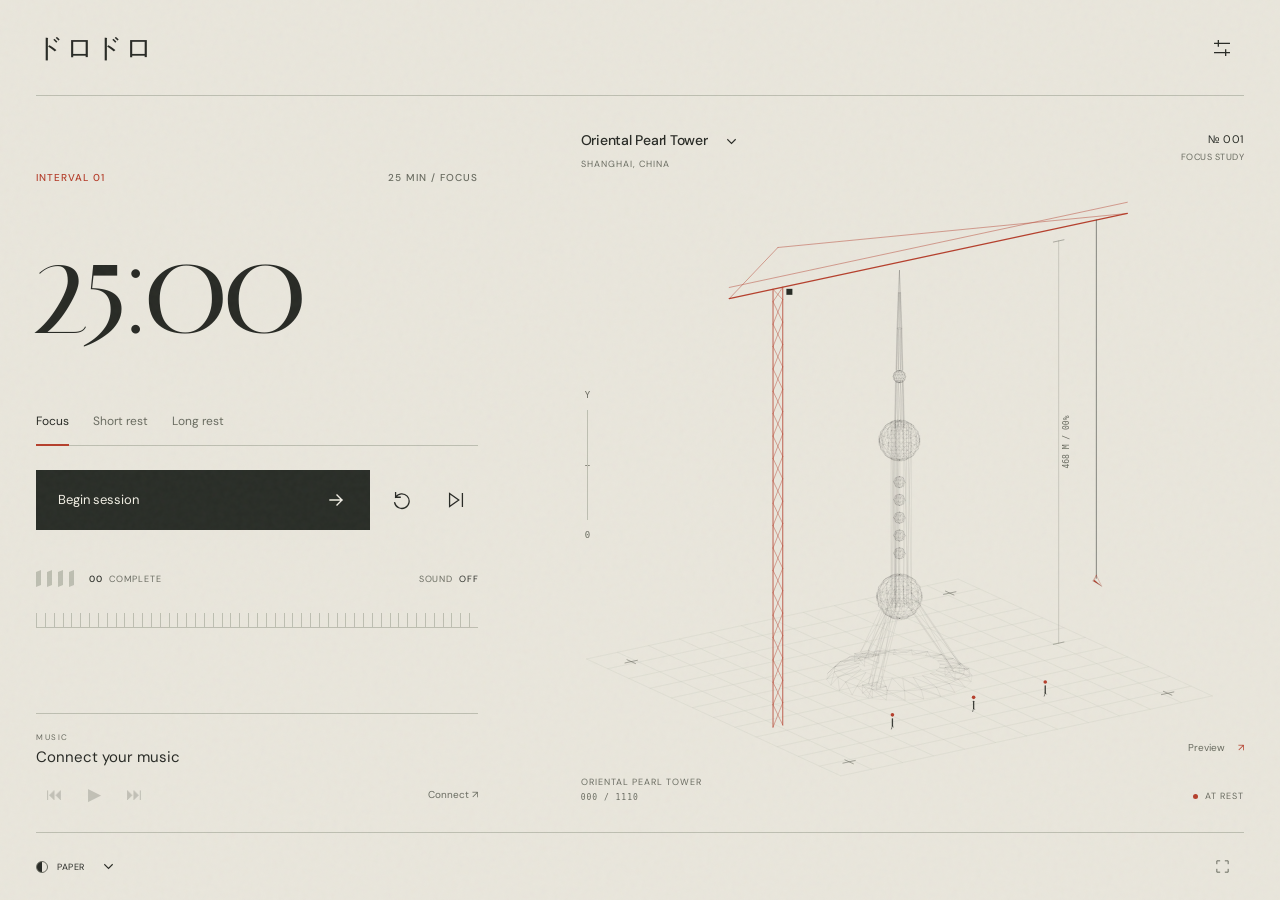
==== commit d06b7886: "Update doro with music bridge, clean timer copy and complete-model preview" ====
--- a/doro-doro/index.html
+++ b/doro-doro/index.html
@@ -4,7 +4,7 @@
 <meta charset="utf-8"><meta name="viewport" content="width=device-width,initial-scale=1,viewport-fit=cover"><meta name="theme-color" content="#e9e6dc"><meta name="description" content="ドロドロ. A sculptural space for uninterrupted time. An architectural Pomodoro timer."><title>ドロドロ — a space for time</title>
 <link rel="icon" href="./favicon.svg" type="image/svg+xml">
 <script>try{document.documentElement.dataset.theme=['light','dark','catppuccin','latte','sunset','nord','dracula'].includes(localStorage.getItem('doro-theme'))?localStorage.getItem('doro-theme'):'light'}catch{}</script>
-<link rel="stylesheet" href="./assets/style-04075d71e954.css">
+<link rel="stylesheet" href="./assets/style-8768c9e9b3bf.css">
 </head>
 <body>
 <main class="sheet">
@@ -18,14 +18,16 @@
 </section>
 <section class="instrument" aria-label="Pomodoro timer">
 <div class="eyebrow"><span class="session-label">INTERVAL <span id="interval">01</span></span><span id="phase-label">25 MIN / FOCUS</span></div>
-<div class="time-wrap"><div id="time" role="timer" aria-label="Time remaining" aria-live="off">25:00</div><div class="time-caption"><span id="status" role="status">Make room for one thing.</span><span class="time-unit">MIN : SEC</span></div></div>
+<div class="time-wrap"><div id="time" role="timer" aria-label="Time remaining" aria-live="off">25:00</div></div>
 <div class="mode-switch" role="group" aria-label="Session type"><button data-mode="focus" aria-pressed="true">Focus</button><button data-mode="short" aria-pressed="false">Short rest</button><button data-mode="long" aria-pressed="false">Long rest</button></div>
 <div class="transport"><button class="start" id="toggle" aria-label="Start focus"><span id="toggle-text">Begin session</span><svg viewBox="0 0 24 24" id="play-icon" aria-hidden="true"><path d="m6 12 12 0m-5-5 5 5-5 5"/></svg></button><button class="icon-button secondary" id="reset" aria-label="Reset timer" title="Reset timer"><svg viewBox="0 0 24 24" aria-hidden="true"><path d="M5 9a8 8 0 1 1-1 6M5 4v5h5"/></svg></button><button class="icon-button secondary" id="skip" aria-label="Skip to next session" title="Skip to next session"><svg viewBox="0 0 24 24" aria-hidden="true"><path d="m5 5 10 7-10 7zM19 5v14"/></svg></button></div>
 <div class="session-bottom"><div class="session-progress"><span class="session-dots" aria-hidden="true"><i></i><i></i><i></i><i></i></span><span><strong id="completed">00</strong> COMPLETE</span></div><button class="sound-button" id="sound" aria-label="Enable completion sound" aria-pressed="false">SOUND <span id="sound-state">OFF</span></button></div>
 <div class="timeline" aria-hidden="true"><div id="timeline-fill"></div></div>
 </section>
-<footer><div class="theme-button"><span class="theme-symbol" aria-hidden="true"></span><span class="sr-only">Color theme</span><select id="theme" aria-label="Color theme"><option value="light">Paper</option><option value="dark">After hours</option><option value="catppuccin">Catppuccin</option><option value="latte">Catppuccin Latte</option><option value="sunset">Sunset</option><option value="nord">Nord</option><option value="dracula">Dracula</option></select></div><span class="footer-center">TIME, GIVEN FORM.</span><button class="fullscreen" id="fullscreen" aria-label="Enter fullscreen" title="Enter fullscreen"><svg viewBox="0 0 24 24" aria-hidden="true"><path d="M8 4H4v4m12-4h4v4M4 16v4h4m8 0h4v-4"/></svg></button></footer>
+<section class="music" aria-label="Music player"><div class="music-info"><span id="music-source">MUSIC</span><span id="music-title">Connect your music</span><span id="music-artist"></span></div><div class="music-controls"><button class="icon-button" id="music-previous" aria-label="Previous track" disabled>⏮</button><button class="icon-button" id="music-play" aria-label="Play music" disabled>▶</button><button class="icon-button" id="music-next" aria-label="Next track" disabled>⏭</button><button class="music-connect" id="music-connect" aria-label="Music connection settings">Connect ↗</button></div><p id="music-message" role="status"></p></section>
+<footer><div class="theme-button"><span class="theme-symbol" aria-hidden="true"></span><span class="sr-only">Color theme</span><select id="theme" aria-label="Color theme"><option value="light">Paper</option><option value="dark">After hours</option><option value="catppuccin">Catppuccin</option><option value="latte">Catppuccin Latte</option><option value="sunset">Sunset</option><option value="nord">Nord</option><option value="dracula">Dracula</option></select></div><button class="fullscreen" id="fullscreen" aria-label="Enter fullscreen" title="Enter fullscreen"><svg viewBox="0 0 24 24" aria-hidden="true"><path d="M8 4H4v4m12-4h4v4M4 16v4h4m8 0h4v-4"/></svg></button></footer>
 </main>
 <dialog id="settings"><form id="settings-form"><div class="dialog-heading"><h1>Your rhythm.</h1><button type="button" id="settings-close" class="icon-button" aria-label="Close settings">×</button></div><p>Give each interval its own space.</p><label>Focus <span>MINUTES</span><input name="focus" aria-label="Focus minutes" type="number" min="1" max="180" step="1" required></label><label>Short rest <span>MINUTES</span><input name="short" aria-label="Short rest minutes" type="number" min="1" max="180" step="1" required></label><label>Long rest <span>MINUTES</span><input name="long" aria-label="Long rest minutes" type="number" min="1" max="180" step="1" required></label><p class="settings-note">A long rest follows every fourth completed focus. Each interval starts when you’re ready. Applying changes resets the current timer.</p><button class="start apply" type="submit">Apply settings <span>↗</span></button><div class="keyboard-hint">SPACE · PLAY / PAUSE &nbsp; &nbsp; R · RESET</div></form></dialog>
-<script type="module" src="./assets/app-XVB2T3X3.js"></script>
+<dialog id="music-settings"><div class="dialog-heading"><h1>Music, alongside.</h1><button type="button" id="music-close" class="icon-button" aria-label="Close music settings">×</button></div><p>Control Spotify, YouTube, or YouTube Music playing in another tab. Browsers require an extension for this; the timer cannot access other tabs on its own.</p><p>The optional bridge is for desktop Chrome, Edge, Brave, and other Chromium browsers. It only connects this timer and the three music sites. No account tokens, server, or listening history.</p><a class="start apply" href="./doro-music-bridge.zip" download>Download music bridge <span>↗</span></a><ol class="music-steps"><li>Extract the ZIP to a folder you’ll keep.</li><li>Open your browser’s Extensions page, enable Developer mode, and choose Load unpacked.</li><li>Select the extracted folder. Reload this timer and your music tabs, then start a song on the music site.</li></ol><p>Playback may need to be started on the music tab first. Ads, browser restrictions, or changes to a service can limit controls. Mobile browsers without extensions are not supported. Disable or remove the extension anytime to disconnect.</p></dialog>
+<script type="module" src="./assets/app-7FYKZXEX.js"></script>
 </body></html>
--- a/doro-doro/assets/style-8768c9e9b3bf.css
+++ b/doro-doro/assets/style-8768c9e9b3bf.css
@@ -0,0 +1,71 @@
+@font-face{font-family:'DM Sans';font-weight:400;font-style:normal;font-display:swap;src:url('../fonts/dm-sans-400.ttf')}
+@font-face{font-family:'DM Sans';font-weight:500;font-style:normal;font-display:swap;src:url('../fonts/dm-sans-500.ttf')}
+@font-face{font-family:'DM Sans';font-weight:600 700;font-style:normal;font-display:swap;src:url('../fonts/dm-sans-600.ttf')}
+@font-face{font-family:'Italiana';font-weight:400;font-style:normal;font-display:swap;src:url('../fonts/italiana.ttf')}
+[hidden]{display:none!important}
+:root{--paper:#e9e6dc;--ink:#282a25;--muted:#696b60;--rule:#bdbeb1;--accent:#b53f2c;--slab:#d5d3c5;--button:#292d27;--button-ink:#f2efe5;color-scheme:light;font-family:'DM Sans',sans-serif;font-synthesis:none}
+:root[data-theme=dark]{--paper:#202520;--ink:#e7e7d6;--muted:#a2a795;--rule:#4a5448;--accent:#e58b65;--slab:#626c59;--button:#d4dcc3;--button-ink:#202520;color-scheme:dark}
+*{box-sizing:border-box}body{margin:0;background:var(--paper);color:var(--ink)}body::after{content:'';pointer-events:none;position:fixed;inset:0;z-index:10;opacity:.045;background-image:url("data:image/svg+xml,%3Csvg viewBox='0 0 180 180' xmlns='http://www.w3.org/2000/svg'%3E%3Cfilter id='n'%3E%3CfeTurbulence type='fractalNoise' baseFrequency='.84' numOctaves='3' stitchTiles='stitch'/%3E%3C/filter%3E%3Cpath fill='%23000' filter='url(%23n)' opacity='.7' d='M0 0h180v180H0z'/%3E%3C/svg%3E")}
+button,a{-webkit-tap-highlight-color:transparent}button{font:inherit;color:inherit;cursor:pointer;border:0;background:none}button:focus-visible,a:focus-visible{outline:2px solid var(--accent);outline-offset:5px}button{touch-action:manipulation}button:hover{color:var(--accent)}svg{width:22px;height:22px;fill:none;stroke:currentColor;stroke-width:1.4;stroke-linecap:square;stroke-linejoin:miter}a{color:inherit;text-decoration:none}.sheet{min-height:100svh;max-width:1900px;margin:auto;padding:0 36px;display:grid;grid-template-columns:minmax(300px,.8fr) minmax(400px,1.2fr);grid-template-rows:96px 1fr 68px;column-gap:8vw}.masthead{grid-column:1/-1;display:flex;align-items:center;justify-content:space-between;border-bottom:1px solid var(--rule);z-index:2}.wordmark{font-size:30px;font-weight:500;letter-spacing:-1.8px}.wordmark-dash{margin:0 3px}.registered{font-size:10px;vertical-align:top;margin-left:5px;position:relative;top:6px;letter-spacing:0}.icon-button{display:grid;place-items:center;width:44px;height:44px;flex-shrink:0}.art{position:relative;grid-column:2;grid-row:2;min-height:650px;align-self:stretch;isolation:isolate;overflow:hidden}.art-heading{position:absolute;top:35px;left:0;right:0;display:flex;justify-content:space-between;z-index:1;pointer-events:none;font-size:13px;line-height:1.1;letter-spacing:-.2px;font-weight:600}.plate-number{text-align:right;font-size:11px;font-weight:400;line-height:1.5;letter-spacing:.5px}.plate-number i{font-style:normal;color:var(--muted);font-size:9px}canvas{display:block;width:100%;height:100%;position:absolute;inset:0;touch-action:pan-y}.art-axis{pointer-events:none;position:absolute;left:4px;top:40%;height:150px;display:flex;flex-direction:column;justify-content:space-between;align-items:center;font:9px monospace;color:var(--muted)}.art-axis:before{position:absolute;content:'';width:1px;top:20px;bottom:20px;background:var(--rule)}.art-caption{position:absolute;bottom:30px;left:0;right:0;display:flex;justify-content:space-between;font-size:9px;letter-spacing:1px;color:var(--muted);gap:8px;pointer-events:none}.live-indicator{display:flex;align-items:center;gap:7px;white-space:nowrap}.live-indicator i{width:5px;height:5px;border-radius:50%;background:var(--accent)}.instrument{grid-row:2;grid-column:1;align-self:center;padding-bottom:10px;max-width:570px}.eyebrow{display:flex;justify-content:space-between;gap:8px;font-size:10px;letter-spacing:1px;font-weight:500}.session-label{color:var(--accent)}#phase-label{color:var(--muted)}.time-wrap{margin:36px 0 30px}#time{font-family:'Italiana',Georgia,serif;font-size:clamp(105px,10.6vw,205px);line-height:1;letter-spacing:-.055em;font-variant-numeric:lining-nums tabular-nums;font-weight:400;margin-left:-.05em;white-space:nowrap}.time-caption{display:flex;justify-content:space-between;gap:10px;margin-top:15px;font-size:12px;color:var(--muted);align-items:center}.time-unit{font-size:8px;letter-spacing:1.1px;white-space:nowrap}#status{font-family:Georgia,serif;font-style:italic;font-size:16px}.mode-switch{display:flex;gap:24px;border-bottom:1px solid var(--rule);margin-top:45px}.mode-switch button{position:relative;font-size:12px;padding:12px 0 15px;color:var(--muted);min-height:44px;white-space:nowrap}.mode-switch button[aria-pressed=true]{color:var(--ink)}.mode-switch button[aria-pressed=true]:after{position:absolute;content:'';height:2px;background:var(--accent);bottom:-1px;left:0;right:0}.transport{display:flex;gap:10px;margin-top:24px}.start{min-height:60px;background:var(--button);color:var(--button-ink);padding:16px 22px;display:flex;align-items:center;justify-content:space-between;gap:18px;flex:1;text-align:left;font-size:13px}.start:hover{background:var(--accent);color:var(--paper)}.start svg{width:24px;height:24px;transition:transform .3s}.start:hover svg{transform:translateX(3px)}.secondary{height:60px;width:44px}.session-bottom{display:flex;justify-content:space-between;align-items:center;margin-top:27px;gap:12px;font-size:9px;letter-spacing:.9px;color:var(--muted)}.session-progress{display:flex;gap:15px;align-items:center}.session-dots{display:flex;gap:6px}.session-dots i{width:5px;height:15px;background:var(--rule);transform:skewY(-24deg)}.session-dots i.done{background:var(--accent)}.session-bottom strong{font-weight:500;color:var(--ink);margin-right:3px}.sound-button{min-height:44px;font-size:9px;letter-spacing:.7px;padding:0}.sound-button span{color:var(--ink);margin-left:4px}.timeline{height:15px;position:relative;margin-top:12px;background:repeating-linear-gradient(90deg,var(--rule) 0 1px,transparent 1px 2%);border-bottom:1px solid var(--rule)}#timeline-fill{height:100%;width:0;background:var(--accent);opacity:.8;transition:width 1s linear}footer{grid-row:3;grid-column:1/-1;border-top:1px solid var(--rule);display:flex;align-items:center;justify-content:space-between;gap:14px;font-size:9px;letter-spacing:.7px;color:var(--muted)}.theme-button{display:flex;align-items:center;gap:9px;padding:10px 0;min-height:44px;font-size:9px;letter-spacing:1px}.theme-symbol{width:12px;height:12px;border:1px solid var(--muted);border-radius:50%;background:linear-gradient(90deg,var(--ink) 50%,transparent 50%)}.fullscreen{width:44px;height:44px;display:grid;place-items:center}.fullscreen svg{width:17px;height:17px}.footer-center{font-size:8px}dialog{max-width:420px;width:calc(100% - 36px);padding:30px;background:var(--paper);color:var(--ink);border:1px solid var(--rule);box-shadow:0 30px 100px #0004}dialog::backdrop{background:#151c1766;backdrop-filter:blur(6px)}.dialog-heading{display:flex;justify-content:space-between;align-items:center;gap:10px}.dialog-heading h1{font-family:'Italiana',Georgia,serif;font-weight:400;font-size:40px;margin:0}.dialog-heading button{font-size:28px}dialog p{font-size:12px;line-height:1.6;color:var(--muted)}dialog label{display:grid;grid-template-columns:1fr auto 68px;align-items:center;border-bottom:1px solid var(--rule);gap:15px;padding:14px 0;font-size:13px}dialog label span{font-size:8px;color:var(--muted);letter-spacing:1px}input{width:68px;background:transparent;border:0;border-bottom:1px solid var(--rule);border-radius:0;color:var(--ink);padding:10px 4px;font:20px 'DM Sans',sans-serif}input:focus{outline:1px solid var(--accent)}.settings-note{margin:20px 0!important;font-size:11px!important}.apply{width:100%}.keyboard-hint{font-size:8px;color:var(--muted);letter-spacing:.6px;margin-top:22px;text-align:center}
+@media(min-width:1600px){.sheet{padding:0 64px;column-gap:12vw}.art{min-height:800px}}
+@media(max-width:760px),(max-aspect-ratio:3/4){.sheet{padding:0 26px;grid-template-columns:minmax(0,1fr);grid-template-rows:76px minmax(340px,1fr) auto 60px;gap:0;max-width:760px;min-height:100svh}.masthead{grid-row:1}.wordmark{font-size:26px}.art{grid-column:1;grid-row:2;min-height:340px}.art-heading{top:22px;font-size:11px}.plate-number{font-size:9px}.plate-number i{font-size:8px}.art-axis{top:37%;height:100px}.art-caption{bottom:15px;font-size:8px;letter-spacing:.5px}.instrument{grid-column:1;grid-row:3;max-width:none;padding-top:18px;padding-bottom:27px;border-top:1px solid var(--rule)}.eyebrow{font-size:9px;letter-spacing:.75px}.time-wrap{margin:19px 0 0}#time{font-size:clamp(96px,25.8vw,190px);line-height:.95;letter-spacing:-.055em}.time-caption{margin-top:11px}#status{font-size:14px}.time-unit{font-size:7px}.mode-switch{margin-top:22px;gap:26px}.mode-switch button{font-size:11px;padding:10px 0 12px}.transport{margin-top:18px;gap:6px}.start{min-height:54px;padding:15px 19px;font-size:12px}.secondary{height:54px;width:40px}.session-bottom{margin-top:13px;font-size:8px}.session-dots{gap:5px}.session-dots i{height:12px;width:4px}.sound-button{font-size:8px}.timeline{margin-top:4px;height:10px}footer{grid-row:4}.footer-center{font-size:7px;letter-spacing:.6px}}
+@media(min-height:1100px) and (max-aspect-ratio:3/4){.sheet{max-width:none;padding:0 6vw;grid-template-rows:110px minmax(480px,1fr) auto 90px}.wordmark{font-size:40px}.art-heading{top:40px;font-size:17px}.plate-number{font-size:13px}.plate-number i{font-size:11px}.art-caption{font-size:11px;bottom:30px}.instrument{padding-top:30px;padding-bottom:45px}.eyebrow{font-size:13px}#time{font-size:25vw}.time-wrap{margin:30px 0 0}.time-caption{margin-top:24px}#status{font-size:23px}.time-unit{font-size:10px}.mode-switch{margin-top:35px;gap:50px}.mode-switch button{font-size:17px;padding:18px 0}.transport{margin-top:30px;gap:20px}.start{min-height:85px;font-size:19px;padding:25px 30px}.secondary{width:65px;height:85px}.session-bottom{margin-top:25px;font-size:11px}.sound-button{font-size:11px}.session-dots i{width:6px;height:20px}.timeline{height:20px;margin-top:16px}.theme-button{font-size:11px}.footer-center{font-size:10px}}
+@media(max-width:360px){.sheet{padding:0 20px;grid-template-rows:68px minmax(300px,1fr) auto 56px}.art{min-height:300px}#time{font-size:26vw}.mode-switch{gap:23px}.art-caption{font-size:7px}.transport{gap:2px}.start{padding:13px 15px}.secondary{width:36px}.session-progress{gap:9px}.footer-center{font-size:6px}}
+@media(prefers-reduced-motion:reduce){*,*:before,*:after{animation:none!important;transition:none!important;scroll-behavior:auto!important}}
+/* Enhanced menus use the same palette as the canvas, including the popup. */
+.enhanced-select{position:absolute!important;width:1px!important;height:1px!important;padding:0!important;margin:0!important;opacity:0;overflow:hidden;clip-path:inset(50%);pointer-events:none}
+.select-trigger{display:flex;align-items:center;justify-content:space-between;gap:16px;min-height:44px;padding:8px 0;text-align:left;max-width:100%;color:var(--ink)}
+.select-value{overflow:hidden;text-overflow:ellipsis;white-space:nowrap;min-width:0}
+.select-trigger svg{width:15px;height:15px;flex:none;stroke-width:1.2;transition:transform .18s ease}
+.select-trigger[aria-expanded=true] svg{transform:rotate(180deg)}
+#building-trigger{width:100%;font-size:14px;font-weight:500;letter-spacing:-.25px}
+#theme-trigger{font-size:9px;letter-spacing:.5px;text-transform:uppercase}
+.select-menu{position:fixed;z-index:100;padding:7px;overflow-y:auto;overscroll-behavior:contain;background:var(--paper);color:var(--ink);border:1px solid var(--rule);border-radius:4px;box-shadow:0 18px 48px #0003,0 3px 12px #0002;scrollbar-width:thin;scrollbar-color:var(--rule) var(--paper)}
+.select-option{position:relative;min-height:40px;display:flex;align-items:center;padding:9px 30px 9px 12px;font-size:12px;cursor:pointer;border-radius:2px}
+.select-option.active{background:color-mix(in srgb,var(--accent) 13%,var(--paper));color:var(--ink)}
+.select-option[aria-selected=true]{color:var(--accent)}
+.select-option[aria-selected=true]:after{content:'✓';position:absolute;right:12px;font-size:12px}
+@media(max-width:760px),(max-aspect-ratio:3/4){#building-trigger{font-size:12px}#theme-trigger{font-size:8px}}
+@media(min-height:1100px) and (max-aspect-ratio:3/4){#building-trigger{font-size:21px}#theme-trigger{font-size:11px}}
+/* Collection editions: the drawing and instrument share one palette. */
+:root[data-theme=catppuccin]{--paper:#1e1e2e;--ink:#cdd6f4;--muted:#a6adc8;--rule:#45475a;--accent:#f5c2e7;--slab:#7f849c;--button:#cba6f7;--button-ink:#1e1e2e;color-scheme:dark}
+:root[data-theme=latte]{--paper:#eff1f5;--ink:#4c4f69;--muted:#6c6f85;--rule:#bcc0cc;--accent:#8839ef;--slab:#ccd0da;--button:#7287fd;--button-ink:#eff1f5;color-scheme:light}
+:root[data-theme=sunset]{--paper:#14283f;--ink:#ffdfbe;--muted:#b8b4b7;--rule:#435363;--accent:#ff9d62;--slab:#a57e6b;--button:#ff9d62;--button-ink:#14283f;color-scheme:dark}
+:root[data-theme=nord]{--paper:#2e3440;--ink:#eceff4;--muted:#b6c1d2;--rule:#4c566a;--accent:#88c0d0;--slab:#7b8a9c;--button:#a3be8c;--button-ink:#2e3440;color-scheme:dark}
+:root[data-theme=dracula]{--paper:#282a36;--ink:#f8f8f2;--muted:#b8b3cc;--rule:#484957;--accent:#ff79c6;--slab:#85829b;--button:#bd93f9;--button-ink:#282a36;color-scheme:dark}
+.sr-only{position:absolute;width:1px;height:1px;padding:0;margin:-1px;overflow:hidden;clip:rect(0,0,0,0);white-space:nowrap;border:0}
+.wordmark{font-family:'DM Sans','Hiragino Kaku Gothic ProN','Yu Gothic',sans-serif;font-weight:500;letter-spacing:.06em;font-size:27px}
+select{font:inherit;color:inherit;background:var(--paper);border:0;border-radius:0;cursor:pointer;max-width:100%;outline-offset:4px}
+select:focus-visible{outline:2px solid var(--accent)}
+.building-heading{pointer-events:auto;display:flex;flex-direction:column;align-items:flex-start;max-width:calc(100% - 85px);margin-top:-12px}
+#building{font-size:14px;font-weight:500;letter-spacing:-.25px;min-height:44px;margin-left:-4px;padding:4px 20px 4px 0;text-overflow:ellipsis;width:100%}
+#building-city{font-size:9px;font-weight:400;letter-spacing:1px;text-transform:uppercase;color:var(--muted);margin-top:-3px}
+.assembly-meta{display:flex;flex-direction:column;gap:5px}.art-caption{align-items:flex-end;pointer-events:none}
+#assembly-count{font-family:monospace;font-size:8px;color:var(--muted);letter-spacing:1px}
+.preview-button{position:absolute;right:0;bottom:63px;min-height:44px;padding:8px 0 8px 14px;font-size:10px;color:var(--muted);z-index:2}.preview-button span{margin-left:10px;color:var(--accent)}
+.theme-button{display:flex;align-items:center;gap:9px;max-width:65%;padding:0;min-height:44px}
+#theme{font-size:9px;letter-spacing:.5px;text-transform:uppercase;min-height:44px;padding:0 13px 0 0;max-width:170px}
+@media(max-width:760px),(max-aspect-ratio:3/4){#building{font-size:12px}.preview-button{bottom:46px;font-size:9px}.wordmark{font-size:24px}.building-heading{margin-top:-12px}#theme{font-size:8px;max-width:142px}.footer-center{display:none}}
+@media(min-height:1100px) and (max-aspect-ratio:3/4){#building{font-size:21px}#building-city{font-size:12px}#assembly-count{font-size:11px}.preview-button{bottom:77px;font-size:13px}#theme{font-size:11px;max-width:220px}.wordmark{font-size:36px}}
+/* Compact local-only music bridge. */
+.sheet{grid-template-rows:96px 1fr auto 68px}
+.music{grid-column:1;grid-row:3;align-self:end;padding:18px 0;border-top:1px solid var(--rule);min-width:0}
+.music-info{display:flex;flex-direction:column;gap:5px;min-width:0}
+#music-source{font-size:8px;letter-spacing:1.6px;color:var(--muted);text-transform:uppercase}
+#music-title{font-size:15px;white-space:nowrap;overflow:hidden;text-overflow:ellipsis}
+#music-artist{font-size:11px;color:var(--muted);white-space:nowrap;overflow:hidden;text-overflow:ellipsis}
+#music-artist:empty{display:none}
+.music-controls{display:flex;align-items:center;gap:4px;margin-top:7px}
+.music-controls .icon-button{font-size:17px;width:36px;height:40px}
+button:disabled{opacity:.3;cursor:default;color:var(--muted)}
+.music-connect{margin-left:auto;font-size:10px;color:var(--muted);min-height:40px;padding:8px 0 8px 12px}
+#music-message{font-size:11px;color:var(--muted);line-height:1.5;margin:8px 0 0}
+#music-message:empty{display:none}
+footer{grid-row:4}.art{grid-row:2/4}
+#music-settings{padding:28px;width:min(460px,calc(100vw - 32px));max-height:calc(100svh - 40px);overflow-y:auto}
+#music-settings p,.music-steps{font-size:13px;line-height:1.7;color:var(--muted)}
+.music-steps{padding-left:20px}.music-steps li{padding:5px 0}
+#music-settings .apply{display:flex;margin:20px 0;gap:15px;align-items:center;justify-content:space-between}
+@media(max-width:760px),(max-aspect-ratio:3/4){.sheet{grid-template-rows:76px minmax(340px,1fr) auto auto 60px}.art{grid-row:2}.music{grid-row:4}.instrument{padding-bottom:18px}footer{grid-row:5}}
+@media(min-height:1100px) and (max-aspect-ratio:3/4){.sheet{grid-template-rows:110px minmax(480px,1fr) auto auto 90px}.music{padding:20px 0}#music-title{font-size:19px}}
+@media(max-width:360px){.sheet{grid-template-rows:68px minmax(300px,1fr) auto auto 56px}}
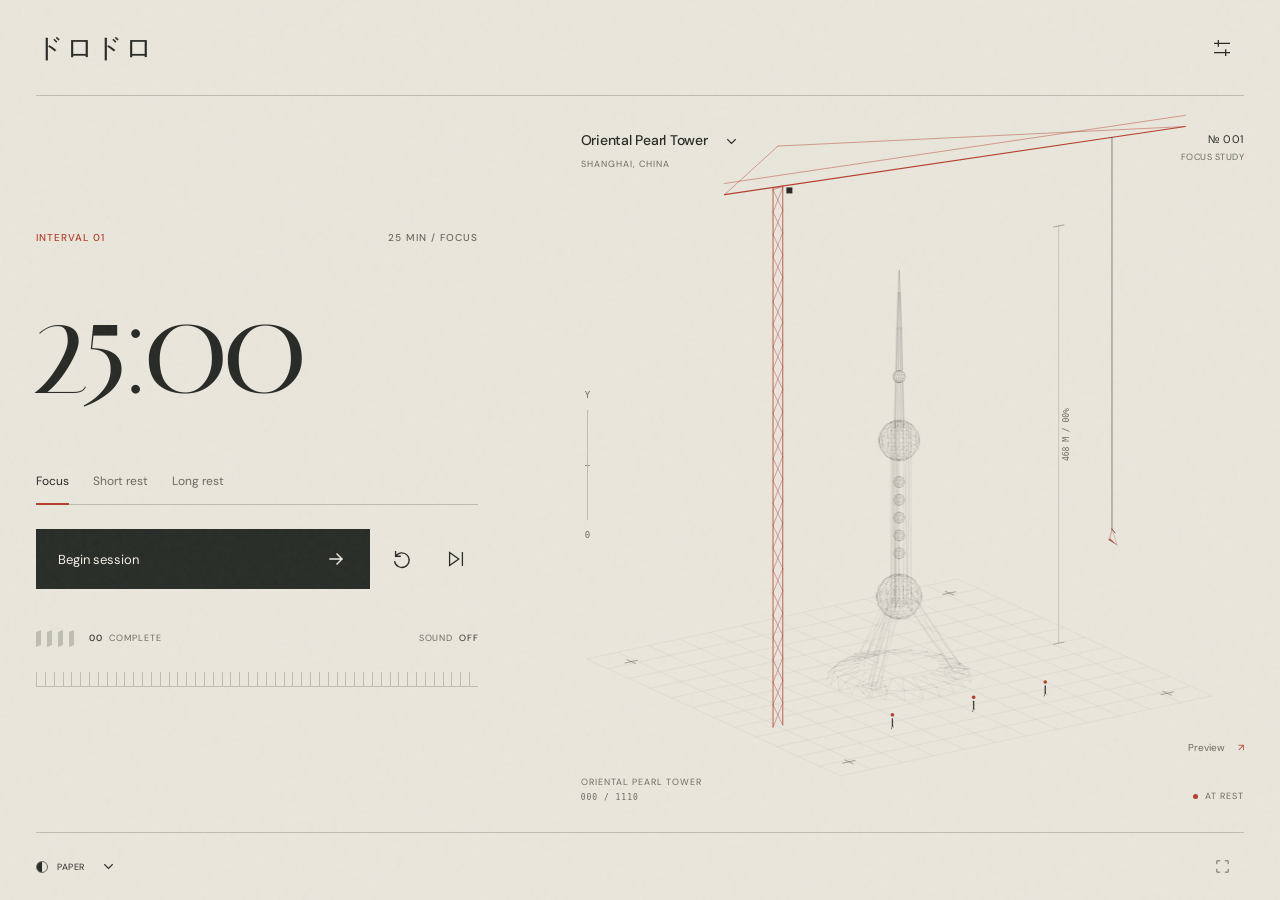
==== commit 42cbf27c: "feat: publish smoother landmark construction and configurable timer cadence" ====
--- a/doro-doro/index.html
+++ b/doro-doro/index.html
@@ -4,7 +4,7 @@
 <meta charset="utf-8"><meta name="viewport" content="width=device-width,initial-scale=1,viewport-fit=cover"><meta name="theme-color" content="#e9e6dc"><meta name="description" content="ドロドロ. A sculptural space for uninterrupted time. An architectural Pomodoro timer."><title>ドロドロ — a space for time</title>
 <link rel="icon" href="./favicon.svg" type="image/svg+xml">
 <script>try{document.documentElement.dataset.theme=['light','dark','catppuccin','latte','sunset','nord','dracula'].includes(localStorage.getItem('doro-theme'))?localStorage.getItem('doro-theme'):'light'}catch{}</script>
-<link rel="stylesheet" href="./assets/style-8768c9e9b3bf.css">
+<link rel="stylesheet" href="./assets/style-04075d71e954.css">
 </head>
 <body>
 <main class="sheet">
@@ -24,10 +24,8 @@
 <div class="session-bottom"><div class="session-progress"><span class="session-dots" aria-hidden="true"><i></i><i></i><i></i><i></i></span><span><strong id="completed">00</strong> COMPLETE</span></div><button class="sound-button" id="sound" aria-label="Enable completion sound" aria-pressed="false">SOUND <span id="sound-state">OFF</span></button></div>
 <div class="timeline" aria-hidden="true"><div id="timeline-fill"></div></div>
 </section>
-<section class="music" aria-label="Music player"><div class="music-info"><span id="music-source">MUSIC</span><span id="music-title">Connect your music</span><span id="music-artist"></span></div><div class="music-controls"><button class="icon-button" id="music-previous" aria-label="Previous track" disabled>⏮</button><button class="icon-button" id="music-play" aria-label="Play music" disabled>▶</button><button class="icon-button" id="music-next" aria-label="Next track" disabled>⏭</button><button class="music-connect" id="music-connect" aria-label="Music connection settings">Connect ↗</button></div><p id="music-message" role="status"></p></section>
 <footer><div class="theme-button"><span class="theme-symbol" aria-hidden="true"></span><span class="sr-only">Color theme</span><select id="theme" aria-label="Color theme"><option value="light">Paper</option><option value="dark">After hours</option><option value="catppuccin">Catppuccin</option><option value="latte">Catppuccin Latte</option><option value="sunset">Sunset</option><option value="nord">Nord</option><option value="dracula">Dracula</option></select></div><button class="fullscreen" id="fullscreen" aria-label="Enter fullscreen" title="Enter fullscreen"><svg viewBox="0 0 24 24" aria-hidden="true"><path d="M8 4H4v4m12-4h4v4M4 16v4h4m8 0h4v-4"/></svg></button></footer>
 </main>
-<dialog id="settings"><form id="settings-form"><div class="dialog-heading"><h1>Your rhythm.</h1><button type="button" id="settings-close" class="icon-button" aria-label="Close settings">×</button></div><p>Give each interval its own space.</p><label>Focus <span>MINUTES</span><input name="focus" aria-label="Focus minutes" type="number" min="1" max="180" step="1" required></label><label>Short rest <span>MINUTES</span><input name="short" aria-label="Short rest minutes" type="number" min="1" max="180" step="1" required></label><label>Long rest <span>MINUTES</span><input name="long" aria-label="Long rest minutes" type="number" min="1" max="180" step="1" required></label><p class="settings-note">A long rest follows every fourth completed focus. Each interval starts when you’re ready. Applying changes resets the current timer.</p><button class="start apply" type="submit">Apply settings <span>↗</span></button><div class="keyboard-hint">SPACE · PLAY / PAUSE &nbsp; &nbsp; R · RESET</div></form></dialog>
-<dialog id="music-settings"><div class="dialog-heading"><h1>Music, alongside.</h1><button type="button" id="music-close" class="icon-button" aria-label="Close music settings">×</button></div><p>Control Spotify, YouTube, or YouTube Music playing in another tab. Browsers require an extension for this; the timer cannot access other tabs on its own.</p><p>The optional bridge is for desktop Chrome, Edge, Brave, and other Chromium browsers. It only connects this timer and the three music sites. No account tokens, server, or listening history.</p><a class="start apply" href="./doro-music-bridge.zip" download>Download music bridge <span>↗</span></a><ol class="music-steps"><li>Extract the ZIP to a folder you’ll keep.</li><li>Open your browser’s Extensions page, enable Developer mode, and choose Load unpacked.</li><li>Select the extracted folder. Reload this timer and your music tabs, then start a song on the music site.</li></ol><p>Playback may need to be started on the music tab first. Ads, browser restrictions, or changes to a service can limit controls. Mobile browsers without extensions are not supported. Disable or remove the extension anytime to disconnect.</p></dialog>
-<script type="module" src="./assets/app-7FYKZXEX.js"></script>
+<dialog id="settings"><form id="settings-form"><div class="dialog-heading"><h1>Timer settings.</h1><button type="button" id="settings-close" class="icon-button" aria-label="Close settings">×</button></div><p>Set the time for each interval.</p><label>Focus <span>MINUTES</span><input name="focus" aria-label="Focus minutes" type="number" min="1" max="180" step="1" required></label><label>Short rest <span>MINUTES</span><input name="short" aria-label="Short rest minutes" type="number" min="1" max="180" step="1" required></label><label>Long rest <span>MINUTES</span><input name="long" aria-label="Long rest minutes" type="number" min="1" max="180" step="1" required></label><label>Short rests before long rest <span>COUNT</span><input name="shortRestsBeforeLong" aria-label="Short rests before long rest" type="number" min="0" max="12" step="1" value="3" required></label><p class="settings-note">Complete the selected number of focus–short-rest pairs, then a focus and a long rest. Choose 0–12; zero gives a long rest after every completed focus. Skips do not count; manually selected rests do not change the count. Each interval starts when you’re ready. Applying changes resets the current timer.</p><button class="start apply" type="submit">Apply settings <span>↗</span></button><div class="keyboard-hint">SPACE · PLAY / PAUSE &nbsp; &nbsp; R · RESET</div></form></dialog>
+<script type="module" src="./assets/app-QBCVD3I6.js"></script>
 </body></html>
--- a/doro-doro/assets/style-04075d71e954.css
+++ b/doro-doro/assets/style-04075d71e954.css
@@ -0,0 +1,49 @@
+@font-face{font-family:'DM Sans';font-weight:400;font-style:normal;font-display:swap;src:url('../fonts/dm-sans-400.ttf')}
+@font-face{font-family:'DM Sans';font-weight:500;font-style:normal;font-display:swap;src:url('../fonts/dm-sans-500.ttf')}
+@font-face{font-family:'DM Sans';font-weight:600 700;font-style:normal;font-display:swap;src:url('../fonts/dm-sans-600.ttf')}
+@font-face{font-family:'Italiana';font-weight:400;font-style:normal;font-display:swap;src:url('../fonts/italiana.ttf')}
+[hidden]{display:none!important}
+:root{--paper:#e9e6dc;--ink:#282a25;--muted:#696b60;--rule:#bdbeb1;--accent:#b53f2c;--slab:#d5d3c5;--button:#292d27;--button-ink:#f2efe5;color-scheme:light;font-family:'DM Sans',sans-serif;font-synthesis:none}
+:root[data-theme=dark]{--paper:#202520;--ink:#e7e7d6;--muted:#a2a795;--rule:#4a5448;--accent:#e58b65;--slab:#626c59;--button:#d4dcc3;--button-ink:#202520;color-scheme:dark}
+*{box-sizing:border-box}body{margin:0;background:var(--paper);color:var(--ink)}body::after{content:'';pointer-events:none;position:fixed;inset:0;z-index:10;opacity:.045;background-image:url("data:image/svg+xml,%3Csvg viewBox='0 0 180 180' xmlns='http://www.w3.org/2000/svg'%3E%3Cfilter id='n'%3E%3CfeTurbulence type='fractalNoise' baseFrequency='.84' numOctaves='3' stitchTiles='stitch'/%3E%3C/filter%3E%3Cpath fill='%23000' filter='url(%23n)' opacity='.7' d='M0 0h180v180H0z'/%3E%3C/svg%3E")}
+button,a{-webkit-tap-highlight-color:transparent}button{font:inherit;color:inherit;cursor:pointer;border:0;background:none}button:focus-visible,a:focus-visible{outline:2px solid var(--accent);outline-offset:5px}button{touch-action:manipulation}button:hover{color:var(--accent)}svg{width:22px;height:22px;fill:none;stroke:currentColor;stroke-width:1.4;stroke-linecap:square;stroke-linejoin:miter}a{color:inherit;text-decoration:none}.sheet{min-height:100svh;max-width:1900px;margin:auto;padding:0 36px;display:grid;grid-template-columns:minmax(300px,.8fr) minmax(400px,1.2fr);grid-template-rows:96px 1fr 68px;column-gap:8vw}.masthead{grid-column:1/-1;display:flex;align-items:center;justify-content:space-between;border-bottom:1px solid var(--rule);z-index:2}.wordmark{font-size:30px;font-weight:500;letter-spacing:-1.8px}.wordmark-dash{margin:0 3px}.registered{font-size:10px;vertical-align:top;margin-left:5px;position:relative;top:6px;letter-spacing:0}.icon-button{display:grid;place-items:center;width:44px;height:44px;flex-shrink:0}.art{position:relative;grid-column:2;grid-row:2;min-height:650px;align-self:stretch;isolation:isolate;overflow:hidden}.art-heading{position:absolute;top:35px;left:0;right:0;display:flex;justify-content:space-between;z-index:1;pointer-events:none;font-size:13px;line-height:1.1;letter-spacing:-.2px;font-weight:600}.plate-number{text-align:right;font-size:11px;font-weight:400;line-height:1.5;letter-spacing:.5px}.plate-number i{font-style:normal;color:var(--muted);font-size:9px}canvas{display:block;width:100%;height:100%;position:absolute;inset:0;touch-action:pan-y}.art-axis{pointer-events:none;position:absolute;left:4px;top:40%;height:150px;display:flex;flex-direction:column;justify-content:space-between;align-items:center;font:9px monospace;color:var(--muted)}.art-axis:before{position:absolute;content:'';width:1px;top:20px;bottom:20px;background:var(--rule)}.art-caption{position:absolute;bottom:30px;left:0;right:0;display:flex;justify-content:space-between;font-size:9px;letter-spacing:1px;color:var(--muted);gap:8px;pointer-events:none}.live-indicator{display:flex;align-items:center;gap:7px;white-space:nowrap}.live-indicator i{width:5px;height:5px;border-radius:50%;background:var(--accent)}.instrument{grid-row:2;grid-column:1;align-self:center;padding-bottom:10px;max-width:570px}.eyebrow{display:flex;justify-content:space-between;gap:8px;font-size:10px;letter-spacing:1px;font-weight:500}.session-label{color:var(--accent)}#phase-label{color:var(--muted)}.time-wrap{margin:36px 0 30px}#time{font-family:'Italiana',Georgia,serif;font-size:clamp(105px,10.6vw,205px);line-height:1;letter-spacing:-.055em;font-variant-numeric:lining-nums tabular-nums;font-weight:400;margin-left:-.05em;white-space:nowrap}.time-caption{display:flex;justify-content:space-between;gap:10px;margin-top:15px;font-size:12px;color:var(--muted);align-items:center}.time-unit{font-size:8px;letter-spacing:1.1px;white-space:nowrap}#status{font-family:Georgia,serif;font-style:italic;font-size:16px}.mode-switch{display:flex;gap:24px;border-bottom:1px solid var(--rule);margin-top:45px}.mode-switch button{position:relative;font-size:12px;padding:12px 0 15px;color:var(--muted);min-height:44px;white-space:nowrap}.mode-switch button[aria-pressed=true]{color:var(--ink)}.mode-switch button[aria-pressed=true]:after{position:absolute;content:'';height:2px;background:var(--accent);bottom:-1px;left:0;right:0}.transport{display:flex;gap:10px;margin-top:24px}.start{min-height:60px;background:var(--button);color:var(--button-ink);padding:16px 22px;display:flex;align-items:center;justify-content:space-between;gap:18px;flex:1;text-align:left;font-size:13px}.start:hover{background:var(--accent);color:var(--paper)}.start svg{width:24px;height:24px;transition:transform .3s}.start:hover svg{transform:translateX(3px)}.secondary{height:60px;width:44px}.session-bottom{display:flex;justify-content:space-between;align-items:center;margin-top:27px;gap:12px;font-size:9px;letter-spacing:.9px;color:var(--muted)}.session-progress{display:flex;gap:15px;align-items:center}.session-dots{display:flex;gap:6px}.session-dots i{width:5px;height:15px;background:var(--rule);transform:skewY(-24deg)}.session-dots i.done{background:var(--accent)}.session-bottom strong{font-weight:500;color:var(--ink);margin-right:3px}.sound-button{min-height:44px;font-size:9px;letter-spacing:.7px;padding:0}.sound-button span{color:var(--ink);margin-left:4px}.timeline{height:15px;position:relative;margin-top:12px;background:repeating-linear-gradient(90deg,var(--rule) 0 1px,transparent 1px 2%);border-bottom:1px solid var(--rule)}#timeline-fill{height:100%;width:0;background:var(--accent);opacity:.8;transition:width 1s linear}footer{grid-row:3;grid-column:1/-1;border-top:1px solid var(--rule);display:flex;align-items:center;justify-content:space-between;gap:14px;font-size:9px;letter-spacing:.7px;color:var(--muted)}.theme-button{display:flex;align-items:center;gap:9px;padding:10px 0;min-height:44px;font-size:9px;letter-spacing:1px}.theme-symbol{width:12px;height:12px;border:1px solid var(--muted);border-radius:50%;background:linear-gradient(90deg,var(--ink) 50%,transparent 50%)}.fullscreen{width:44px;height:44px;display:grid;place-items:center}.fullscreen svg{width:17px;height:17px}.footer-center{font-size:8px}dialog{max-width:420px;width:calc(100% - 36px);padding:30px;background:var(--paper);color:var(--ink);border:1px solid var(--rule);box-shadow:0 30px 100px #0004}dialog::backdrop{background:#151c1766;backdrop-filter:blur(6px)}.dialog-heading{display:flex;justify-content:space-between;align-items:center;gap:10px}.dialog-heading h1{font-family:'Italiana',Georgia,serif;font-weight:400;font-size:40px;margin:0}.dialog-heading button{font-size:28px}dialog p{font-size:12px;line-height:1.6;color:var(--muted)}dialog label{display:grid;grid-template-columns:1fr auto 68px;align-items:center;border-bottom:1px solid var(--rule);gap:15px;padding:14px 0;font-size:13px}dialog label span{font-size:8px;color:var(--muted);letter-spacing:1px}input{width:68px;background:transparent;border:0;border-bottom:1px solid var(--rule);border-radius:0;color:var(--ink);padding:10px 4px;font:20px 'DM Sans',sans-serif}input:focus{outline:1px solid var(--accent)}.settings-note{margin:20px 0!important;font-size:11px!important}.apply{width:100%}.keyboard-hint{font-size:8px;color:var(--muted);letter-spacing:.6px;margin-top:22px;text-align:center}
+@media(min-width:1600px){.sheet{padding:0 64px;column-gap:12vw}.art{min-height:800px}}
+@media(max-width:760px),(max-aspect-ratio:3/4){.sheet{padding:0 26px;grid-template-columns:minmax(0,1fr);grid-template-rows:76px minmax(340px,1fr) auto 60px;gap:0;max-width:760px;min-height:100svh}.masthead{grid-row:1}.wordmark{font-size:26px}.art{grid-column:1;grid-row:2;min-height:340px}.art-heading{top:22px;font-size:11px}.plate-number{font-size:9px}.plate-number i{font-size:8px}.art-axis{top:37%;height:100px}.art-caption{bottom:15px;font-size:8px;letter-spacing:.5px}.instrument{grid-column:1;grid-row:3;max-width:none;padding-top:18px;padding-bottom:27px;border-top:1px solid var(--rule)}.eyebrow{font-size:9px;letter-spacing:.75px}.time-wrap{margin:19px 0 0}#time{font-size:clamp(96px,25.8vw,190px);line-height:.95;letter-spacing:-.055em}.time-caption{margin-top:11px}#status{font-size:14px}.time-unit{font-size:7px}.mode-switch{margin-top:22px;gap:26px}.mode-switch button{font-size:11px;padding:10px 0 12px}.transport{margin-top:18px;gap:6px}.start{min-height:54px;padding:15px 19px;font-size:12px}.secondary{height:54px;width:40px}.session-bottom{margin-top:13px;font-size:8px}.session-dots{gap:5px}.session-dots i{height:12px;width:4px}.sound-button{font-size:8px}.timeline{margin-top:4px;height:10px}footer{grid-row:4}.footer-center{font-size:7px;letter-spacing:.6px}}
+@media(min-height:1100px) and (max-aspect-ratio:3/4){.sheet{max-width:none;padding:0 6vw;grid-template-rows:110px minmax(480px,1fr) auto 90px}.wordmark{font-size:40px}.art-heading{top:40px;font-size:17px}.plate-number{font-size:13px}.plate-number i{font-size:11px}.art-caption{font-size:11px;bottom:30px}.instrument{padding-top:30px;padding-bottom:45px}.eyebrow{font-size:13px}#time{font-size:25vw}.time-wrap{margin:30px 0 0}.time-caption{margin-top:24px}#status{font-size:23px}.time-unit{font-size:10px}.mode-switch{margin-top:35px;gap:50px}.mode-switch button{font-size:17px;padding:18px 0}.transport{margin-top:30px;gap:20px}.start{min-height:85px;font-size:19px;padding:25px 30px}.secondary{width:65px;height:85px}.session-bottom{margin-top:25px;font-size:11px}.sound-button{font-size:11px}.session-dots i{width:6px;height:20px}.timeline{height:20px;margin-top:16px}.theme-button{font-size:11px}.footer-center{font-size:10px}}
+@media(max-width:360px){.sheet{padding:0 20px;grid-template-rows:68px minmax(300px,1fr) auto 56px}.art{min-height:300px}#time{font-size:26vw}.mode-switch{gap:23px}.art-caption{font-size:7px}.transport{gap:2px}.start{padding:13px 15px}.secondary{width:36px}.session-progress{gap:9px}.footer-center{font-size:6px}}
+@media(prefers-reduced-motion:reduce){*,*:before,*:after{animation:none!important;transition:none!important;scroll-behavior:auto!important}}
+/* Enhanced menus use the same palette as the canvas, including the popup. */
+.enhanced-select{position:absolute!important;width:1px!important;height:1px!important;padding:0!important;margin:0!important;opacity:0;overflow:hidden;clip-path:inset(50%);pointer-events:none}
+.select-trigger{display:flex;align-items:center;justify-content:space-between;gap:16px;min-height:44px;padding:8px 0;text-align:left;max-width:100%;color:var(--ink)}
+.select-value{overflow:hidden;text-overflow:ellipsis;white-space:nowrap;min-width:0}
+.select-trigger svg{width:15px;height:15px;flex:none;stroke-width:1.2;transition:transform .18s ease}
+.select-trigger[aria-expanded=true] svg{transform:rotate(180deg)}
+#building-trigger{width:100%;font-size:14px;font-weight:500;letter-spacing:-.25px}
+#theme-trigger{font-size:9px;letter-spacing:.5px;text-transform:uppercase}
+.select-menu{position:fixed;z-index:100;padding:7px;overflow-y:auto;overscroll-behavior:contain;background:var(--paper);color:var(--ink);border:1px solid var(--rule);border-radius:4px;box-shadow:0 18px 48px #0003,0 3px 12px #0002;scrollbar-width:thin;scrollbar-color:var(--rule) var(--paper)}
+.select-option{position:relative;min-height:40px;display:flex;align-items:center;padding:9px 30px 9px 12px;font-size:12px;cursor:pointer;border-radius:2px}
+.select-option.active{background:color-mix(in srgb,var(--accent) 13%,var(--paper));color:var(--ink)}
+.select-option[aria-selected=true]{color:var(--accent)}
+.select-option[aria-selected=true]:after{content:'✓';position:absolute;right:12px;font-size:12px}
+@media(max-width:760px),(max-aspect-ratio:3/4){#building-trigger{font-size:12px}#theme-trigger{font-size:8px}}
+@media(min-height:1100px) and (max-aspect-ratio:3/4){#building-trigger{font-size:21px}#theme-trigger{font-size:11px}}
+/* Collection editions: the drawing and instrument share one palette. */
+:root[data-theme=catppuccin]{--paper:#1e1e2e;--ink:#cdd6f4;--muted:#a6adc8;--rule:#45475a;--accent:#f5c2e7;--slab:#7f849c;--button:#cba6f7;--button-ink:#1e1e2e;color-scheme:dark}
+:root[data-theme=latte]{--paper:#eff1f5;--ink:#4c4f69;--muted:#6c6f85;--rule:#bcc0cc;--accent:#8839ef;--slab:#ccd0da;--button:#7287fd;--button-ink:#eff1f5;color-scheme:light}
+:root[data-theme=sunset]{--paper:#14283f;--ink:#ffdfbe;--muted:#b8b4b7;--rule:#435363;--accent:#ff9d62;--slab:#a57e6b;--button:#ff9d62;--button-ink:#14283f;color-scheme:dark}
+:root[data-theme=nord]{--paper:#2e3440;--ink:#eceff4;--muted:#b6c1d2;--rule:#4c566a;--accent:#88c0d0;--slab:#7b8a9c;--button:#a3be8c;--button-ink:#2e3440;color-scheme:dark}
+:root[data-theme=dracula]{--paper:#282a36;--ink:#f8f8f2;--muted:#b8b3cc;--rule:#484957;--accent:#ff79c6;--slab:#85829b;--button:#bd93f9;--button-ink:#282a36;color-scheme:dark}
+.sr-only{position:absolute;width:1px;height:1px;padding:0;margin:-1px;overflow:hidden;clip:rect(0,0,0,0);white-space:nowrap;border:0}
+.wordmark{font-family:'DM Sans','Hiragino Kaku Gothic ProN','Yu Gothic',sans-serif;font-weight:500;letter-spacing:.06em;font-size:27px}
+select{font:inherit;color:inherit;background:var(--paper);border:0;border-radius:0;cursor:pointer;max-width:100%;outline-offset:4px}
+select:focus-visible{outline:2px solid var(--accent)}
+.building-heading{pointer-events:auto;display:flex;flex-direction:column;align-items:flex-start;max-width:calc(100% - 85px);margin-top:-12px}
+#building{font-size:14px;font-weight:500;letter-spacing:-.25px;min-height:44px;margin-left:-4px;padding:4px 20px 4px 0;text-overflow:ellipsis;width:100%}
+#building-city{font-size:9px;font-weight:400;letter-spacing:1px;text-transform:uppercase;color:var(--muted);margin-top:-3px}
+.assembly-meta{display:flex;flex-direction:column;gap:5px}.art-caption{align-items:flex-end;pointer-events:none}
+#assembly-count{font-family:monospace;font-size:8px;color:var(--muted);letter-spacing:1px}
+.preview-button{position:absolute;right:0;bottom:63px;min-height:44px;padding:8px 0 8px 14px;font-size:10px;color:var(--muted);z-index:2}.preview-button span{margin-left:10px;color:var(--accent)}
+.theme-button{display:flex;align-items:center;gap:9px;max-width:65%;padding:0;min-height:44px}
+#theme{font-size:9px;letter-spacing:.5px;text-transform:uppercase;min-height:44px;padding:0 13px 0 0;max-width:170px}
+@media(max-width:760px),(max-aspect-ratio:3/4){#building{font-size:12px}.preview-button{bottom:46px;font-size:9px}.wordmark{font-size:24px}.building-heading{margin-top:-12px}#theme{font-size:8px;max-width:142px}.footer-center{display:none}}
+@media(min-height:1100px) and (max-aspect-ratio:3/4){#building{font-size:21px}#building-city{font-size:12px}#assembly-count{font-size:11px}.preview-button{bottom:77px;font-size:13px}#theme{font-size:11px;max-width:220px}.wordmark{font-size:36px}}
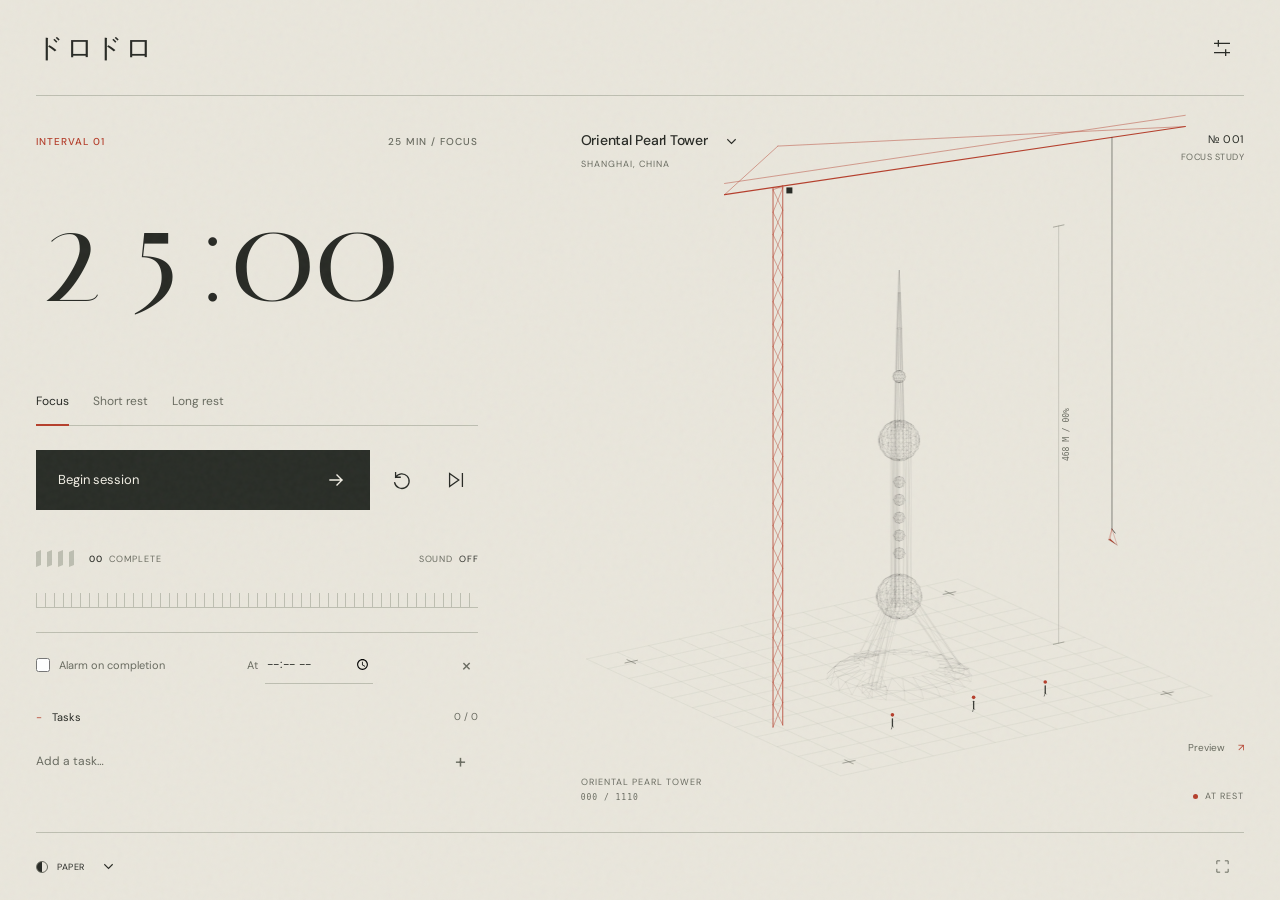
==== commit 7dc61a54: "feat: publish inline timers, rolling digits, alarms and tasks" ====
--- a/doro-doro/index.html
+++ b/doro-doro/index.html
@@ -4,7 +4,7 @@
 <meta charset="utf-8"><meta name="viewport" content="width=device-width,initial-scale=1,viewport-fit=cover"><meta name="theme-color" content="#e9e6dc"><meta name="description" content="ドロドロ. A sculptural space for uninterrupted time. An architectural Pomodoro timer."><title>ドロドロ — a space for time</title>
 <link rel="icon" href="./favicon.svg" type="image/svg+xml">
 <script>try{document.documentElement.dataset.theme=['light','dark','catppuccin','latte','sunset','nord','dracula'].includes(localStorage.getItem('doro-theme'))?localStorage.getItem('doro-theme'):'light'}catch{}</script>
-<link rel="stylesheet" href="./assets/style-04075d71e954.css">
+<link rel="stylesheet" href="./assets/style-b42fdae38431.css">
 </head>
 <body>
 <main class="sheet">
@@ -12,20 +12,24 @@
 <section class="art" aria-label="Interactive architectural model. Structural pieces assemble with the timer and respond to your pointer.">
 <div class="art-heading"><div class="building-heading"><label for="building" class="sr-only">Building</label><select id="building"></select><span id="building-city">Shanghai</span></div><span class="plate-number"><span id="plate-number">№ 001</span><br><i id="art-mode">FOCUS STUDY</i></span></div>
 <canvas id="architecture" aria-hidden="true"></canvas>
-<div class="art-axis" aria-hidden="true"><span>Y</span><span>+</span><span>0</span></div>
+
 <div class="art-caption"><span class="assembly-meta"><span id="sculpture-label">RADIAL FACETS</span><span id="assembly-count">000 / 1516</span></span><span class="live-indicator"><i></i><span id="drawing-state">AT REST</span></span></div>
 <button id="preview" class="preview-button" aria-label="Preview assembly">Preview <span aria-hidden="true">↗</span></button>
 </section>
 <section class="instrument" aria-label="Pomodoro timer">
 <div class="eyebrow"><span class="session-label">INTERVAL <span id="interval">01</span></span><span id="phase-label">25 MIN / FOCUS</span></div>
-<div class="time-wrap"><div id="time" role="timer" aria-label="Time remaining" aria-live="off">25:00</div></div>
+<div class="time-wrap"><div id="time" role="button" tabindex="0" aria-label="Edit time remaining" title="Click to edit time">25:00</div><input id="time-edit" aria-label="Edit remaining time in minutes and seconds" placeholder="40:00" inputmode="numeric" autocomplete="off" maxlength="7" hidden><span id="time-error" class="sr-only" role="alert"></span></div>
 <div class="mode-switch" role="group" aria-label="Session type"><button data-mode="focus" aria-pressed="true">Focus</button><button data-mode="short" aria-pressed="false">Short rest</button><button data-mode="long" aria-pressed="false">Long rest</button></div>
 <div class="transport"><button class="start" id="toggle" aria-label="Start focus"><span id="toggle-text">Begin session</span><svg viewBox="0 0 24 24" id="play-icon" aria-hidden="true"><path d="m6 12 12 0m-5-5 5 5-5 5"/></svg></button><button class="icon-button secondary" id="reset" aria-label="Reset timer" title="Reset timer"><svg viewBox="0 0 24 24" aria-hidden="true"><path d="M5 9a8 8 0 1 1-1 6M5 4v5h5"/></svg></button><button class="icon-button secondary" id="skip" aria-label="Skip to next session" title="Skip to next session"><svg viewBox="0 0 24 24" aria-hidden="true"><path d="m5 5 10 7-10 7zM19 5v14"/></svg></button></div>
 <div class="session-bottom"><div class="session-progress"><span class="session-dots" aria-hidden="true"><i></i><i></i><i></i><i></i></span><span><strong id="completed">00</strong> COMPLETE</span></div><button class="sound-button" id="sound" aria-label="Enable completion sound" aria-pressed="false">SOUND <span id="sound-state">OFF</span></button></div>
-<div class="timeline" aria-hidden="true"><div id="timeline-fill"></div></div>
+<div class="timeline" aria-hidden="true"><div id="timeline-fill"></div></div><section class="utilities" aria-label="Alarm and tasks">
+<div class="alarm-controls"><label class="check-control"><input id="alarm-enabled" type="checkbox">Alarm on completion</label><label class="clock-control">At <input id="alarm-at" type="time" aria-label="Clock alarm time"></label><button id="alarm-clear" type="button" aria-label="Clear clock alarm" title="Clear clock alarm">×</button></div>
+<div id="alarm-banner" class="alarm-banner" role="alert" hidden><span id="alarm-message">Interval complete.</span><button id="alarm-dismiss" type="button">Dismiss</button></div>
+<details class="tasks" open><summary>Tasks <span id="task-count">0 / 0</span></summary><div id="task-list" class="task-list"></div><div class="task-add"><input id="task-input" type="text" maxlength="240" placeholder="Add a task…" aria-label="New task"><button id="task-add" type="button" aria-label="Add task">+</button></div></details>
+</section>
 </section>
 <footer><div class="theme-button"><span class="theme-symbol" aria-hidden="true"></span><span class="sr-only">Color theme</span><select id="theme" aria-label="Color theme"><option value="light">Paper</option><option value="dark">After hours</option><option value="catppuccin">Catppuccin</option><option value="latte">Catppuccin Latte</option><option value="sunset">Sunset</option><option value="nord">Nord</option><option value="dracula">Dracula</option></select></div><button class="fullscreen" id="fullscreen" aria-label="Enter fullscreen" title="Enter fullscreen"><svg viewBox="0 0 24 24" aria-hidden="true"><path d="M8 4H4v4m12-4h4v4M4 16v4h4m8 0h4v-4"/></svg></button></footer>
 </main>
-<dialog id="settings"><form id="settings-form"><div class="dialog-heading"><h1>Timer settings.</h1><button type="button" id="settings-close" class="icon-button" aria-label="Close settings">×</button></div><p>Set the time for each interval.</p><label>Focus <span>MINUTES</span><input name="focus" aria-label="Focus minutes" type="number" min="1" max="180" step="1" required></label><label>Short rest <span>MINUTES</span><input name="short" aria-label="Short rest minutes" type="number" min="1" max="180" step="1" required></label><label>Long rest <span>MINUTES</span><input name="long" aria-label="Long rest minutes" type="number" min="1" max="180" step="1" required></label><label>Short rests before long rest <span>COUNT</span><input name="shortRestsBeforeLong" aria-label="Short rests before long rest" type="number" min="0" max="12" step="1" value="3" required></label><p class="settings-note">Complete the selected number of focus–short-rest pairs, then a focus and a long rest. Choose 0–12; zero gives a long rest after every completed focus. Skips do not count; manually selected rests do not change the count. Each interval starts when you’re ready. Applying changes resets the current timer.</p><button class="start apply" type="submit">Apply settings <span>↗</span></button><div class="keyboard-hint">SPACE · PLAY / PAUSE &nbsp; &nbsp; R · RESET</div></form></dialog>
-<script type="module" src="./assets/app-QBCVD3I6.js"></script>
+<dialog id="settings"><form id="settings-form"><div class="dialog-heading"><h1>Timer settings.</h1><button type="button" id="settings-close" class="icon-button" aria-label="Close settings">×</button></div><p>Set the time for each interval.</p><label>Current timer <span>MM:SS</span><input id="settings-remaining" aria-label="Current timer remaining time" name="remaining" type="text" inputmode="numeric" pattern="[0-9]{1,4}:[0-5][0-9]" maxlength="7" required></label><label>Focus <span>MINUTES</span><input name="focus" aria-label="Focus minutes" type="number" min="1" max="180" step="1" required></label><label>Short rest <span>MINUTES</span><input name="short" aria-label="Short rest minutes" type="number" min="1" max="180" step="1" required></label><label>Long rest <span>MINUTES</span><input name="long" aria-label="Long rest minutes" type="number" min="1" max="180" step="1" required></label><label>Short rests before long rest <span>COUNT</span><input name="shortRestsBeforeLong" aria-label="Short rests before long rest" type="number" min="0" max="12" step="1" value="3" required></label><p class="settings-note">Complete the selected number of focus–short-rest pairs, then a focus and a long rest. Choose 0–12; zero gives a long rest after every completed focus. Skips do not count; manually selected rests do not change the count. Each interval starts when you’re ready. Applying settings keeps running and edited timers intact.</p><section class="settings-utilities" aria-label="Alarm and task settings"><h2>Alarm</h2><label class="check-control"><input id="settings-alarm-enabled" type="checkbox">Alarm on completion</label><label class="clock-control">Clock alarm <input id="settings-alarm-at" type="time" aria-label="Settings clock alarm time"></label><button id="settings-alarm-clear" type="button">Clear clock alarm</button><p>Sound plays while this page is open. A sleeping or closed browser cannot guarantee an alarm.</p><h2>Tasks</h2><div id="settings-task-list" class="task-list"></div><div class="task-add"><input id="settings-task-input" type="text" maxlength="240" placeholder="Add a task…" aria-label="New task in settings"><button id="settings-task-add" type="button" aria-label="Add task in settings">+</button></div></section><button class="start apply" type="submit">Apply settings <span>↗</span></button><div class="keyboard-hint">SPACE · PLAY / PAUSE &nbsp; &nbsp; R · RESET</div></form></dialog>
+<script type="module" src="./assets/app-FLAC2HEN.js"></script>
 </body></html>
--- a/doro-doro/assets/style-b42fdae38431.css
+++ b/doro-doro/assets/style-b42fdae38431.css
@@ -0,0 +1,78 @@
+@font-face{font-family:'DM Sans';font-weight:400;font-style:normal;font-display:swap;src:url('../fonts/dm-sans-400.ttf')}
+@font-face{font-family:'DM Sans';font-weight:500;font-style:normal;font-display:swap;src:url('../fonts/dm-sans-500.ttf')}
+@font-face{font-family:'DM Sans';font-weight:600 700;font-style:normal;font-display:swap;src:url('../fonts/dm-sans-600.ttf')}
+@font-face{font-family:'Italiana';font-weight:400;font-style:normal;font-display:swap;src:url('../fonts/italiana.ttf')}
+[hidden]{display:none!important}
+:root{--paper:#e9e6dc;--ink:#282a25;--muted:#696b60;--rule:#bdbeb1;--accent:#b53f2c;--slab:#d5d3c5;--button:#292d27;--button-ink:#f2efe5;color-scheme:light;font-family:'DM Sans',sans-serif;font-synthesis:none}
+:root[data-theme=dark]{--paper:#202520;--ink:#e7e7d6;--muted:#a2a795;--rule:#4a5448;--accent:#e58b65;--slab:#626c59;--button:#d4dcc3;--button-ink:#202520;color-scheme:dark}
+*{box-sizing:border-box}body{margin:0;background:var(--paper);color:var(--ink)}body::after{content:'';pointer-events:none;position:fixed;inset:0;z-index:10;opacity:.045;background-image:url("data:image/svg+xml,%3Csvg viewBox='0 0 180 180' xmlns='http://www.w3.org/2000/svg'%3E%3Cfilter id='n'%3E%3CfeTurbulence type='fractalNoise' baseFrequency='.84' numOctaves='3' stitchTiles='stitch'/%3E%3C/filter%3E%3Cpath fill='%23000' filter='url(%23n)' opacity='.7' d='M0 0h180v180H0z'/%3E%3C/svg%3E")}
+button,a{-webkit-tap-highlight-color:transparent}button{font:inherit;color:inherit;cursor:pointer;border:0;background:none}button:focus-visible,a:focus-visible{outline:2px solid var(--accent);outline-offset:5px}button{touch-action:manipulation}button:hover{color:var(--accent)}svg{width:22px;height:22px;fill:none;stroke:currentColor;stroke-width:1.4;stroke-linecap:square;stroke-linejoin:miter}a{color:inherit;text-decoration:none}.sheet{min-height:100svh;max-width:1900px;margin:auto;padding:0 36px;display:grid;grid-template-columns:minmax(300px,.8fr) minmax(400px,1.2fr);grid-template-rows:96px 1fr 68px;column-gap:8vw}.masthead{grid-column:1/-1;display:flex;align-items:center;justify-content:space-between;border-bottom:1px solid var(--rule);z-index:2}.wordmark{font-size:30px;font-weight:500;letter-spacing:-1.8px}.wordmark-dash{margin:0 3px}.registered{font-size:10px;vertical-align:top;margin-left:5px;position:relative;top:6px;letter-spacing:0}.icon-button{display:grid;place-items:center;width:44px;height:44px;flex-shrink:0}.art{position:relative;grid-column:2;grid-row:2;min-height:650px;align-self:stretch;isolation:isolate;overflow:hidden}.art-heading{position:absolute;top:35px;left:0;right:0;display:flex;justify-content:space-between;z-index:1;pointer-events:none;font-size:13px;line-height:1.1;letter-spacing:-.2px;font-weight:600}.plate-number{text-align:right;font-size:11px;font-weight:400;line-height:1.5;letter-spacing:.5px}.plate-number i{font-style:normal;color:var(--muted);font-size:9px}canvas{display:block;width:100%;height:100%;position:absolute;inset:0;touch-action:pan-y}.art-axis{pointer-events:none;position:absolute;left:4px;top:40%;height:150px;display:flex;flex-direction:column;justify-content:space-between;align-items:center;font:9px monospace;color:var(--muted)}.art-axis:before{position:absolute;content:'';width:1px;top:20px;bottom:20px;background:var(--rule)}.art-caption{position:absolute;bottom:30px;left:0;right:0;display:flex;justify-content:space-between;font-size:9px;letter-spacing:1px;color:var(--muted);gap:8px;pointer-events:none}.live-indicator{display:flex;align-items:center;gap:7px;white-space:nowrap}.live-indicator i{width:5px;height:5px;border-radius:50%;background:var(--accent)}.instrument{grid-row:2;grid-column:1;align-self:center;padding-bottom:10px;max-width:570px}.eyebrow{display:flex;justify-content:space-between;gap:8px;font-size:10px;letter-spacing:1px;font-weight:500}.session-label{color:var(--accent)}#phase-label{color:var(--muted)}.time-wrap{margin:36px 0 30px}#time{font-family:'Italiana',Georgia,serif;font-size:clamp(105px,10.6vw,205px);line-height:1;letter-spacing:-.055em;font-variant-numeric:lining-nums tabular-nums;font-weight:400;margin-left:-.05em;white-space:nowrap}.time-caption{display:flex;justify-content:space-between;gap:10px;margin-top:15px;font-size:12px;color:var(--muted);align-items:center}.time-unit{font-size:8px;letter-spacing:1.1px;white-space:nowrap}#status{font-family:Georgia,serif;font-style:italic;font-size:16px}.mode-switch{display:flex;gap:24px;border-bottom:1px solid var(--rule);margin-top:45px}.mode-switch button{position:relative;font-size:12px;padding:12px 0 15px;color:var(--muted);min-height:44px;white-space:nowrap}.mode-switch button[aria-pressed=true]{color:var(--ink)}.mode-switch button[aria-pressed=true]:after{position:absolute;content:'';height:2px;background:var(--accent);bottom:-1px;left:0;right:0}.transport{display:flex;gap:10px;margin-top:24px}.start{min-height:60px;background:var(--button);color:var(--button-ink);padding:16px 22px;display:flex;align-items:center;justify-content:space-between;gap:18px;flex:1;text-align:left;font-size:13px}.start:hover{background:var(--accent);color:var(--paper)}.start svg{width:24px;height:24px;transition:transform .3s}.start:hover svg{transform:translateX(3px)}.secondary{height:60px;width:44px}.session-bottom{display:flex;justify-content:space-between;align-items:center;margin-top:27px;gap:12px;font-size:9px;letter-spacing:.9px;color:var(--muted)}.session-progress{display:flex;gap:15px;align-items:center}.session-dots{display:flex;gap:6px}.session-dots i{width:5px;height:15px;background:var(--rule);transform:skewY(-24deg)}.session-dots i.done{background:var(--accent)}.session-bottom strong{font-weight:500;color:var(--ink);margin-right:3px}.sound-button{min-height:44px;font-size:9px;letter-spacing:.7px;padding:0}.sound-button span{color:var(--ink);margin-left:4px}.timeline{height:15px;position:relative;margin-top:12px;background:repeating-linear-gradient(90deg,var(--rule) 0 1px,transparent 1px 2%);border-bottom:1px solid var(--rule)}#timeline-fill{height:100%;width:0;background:var(--accent);opacity:.8;transition:width 1s linear}footer{grid-row:3;grid-column:1/-1;border-top:1px solid var(--rule);display:flex;align-items:center;justify-content:space-between;gap:14px;font-size:9px;letter-spacing:.7px;color:var(--muted)}.theme-button{display:flex;align-items:center;gap:9px;padding:10px 0;min-height:44px;font-size:9px;letter-spacing:1px}.theme-symbol{width:12px;height:12px;border:1px solid var(--muted);border-radius:50%;background:linear-gradient(90deg,var(--ink) 50%,transparent 50%)}.fullscreen{width:44px;height:44px;display:grid;place-items:center}.fullscreen svg{width:17px;height:17px}.footer-center{font-size:8px}dialog{max-width:420px;width:calc(100% - 36px);padding:30px;background:var(--paper);color:var(--ink);border:1px solid var(--rule);box-shadow:0 30px 100px #0004}dialog::backdrop{background:#151c1766;backdrop-filter:blur(6px)}.dialog-heading{display:flex;justify-content:space-between;align-items:center;gap:10px}.dialog-heading h1{font-family:'Italiana',Georgia,serif;font-weight:400;font-size:40px;margin:0}.dialog-heading button{font-size:28px}dialog p{font-size:12px;line-height:1.6;color:var(--muted)}dialog label{display:grid;grid-template-columns:1fr auto 68px;align-items:center;border-bottom:1px solid var(--rule);gap:15px;padding:14px 0;font-size:13px}dialog label span{font-size:8px;color:var(--muted);letter-spacing:1px}input{width:68px;background:transparent;border:0;border-bottom:1px solid var(--rule);border-radius:0;color:var(--ink);padding:10px 4px;font:20px 'DM Sans',sans-serif}input:focus{outline:1px solid var(--accent)}.settings-note{margin:20px 0!important;font-size:11px!important}.apply{width:100%}.keyboard-hint{font-size:8px;color:var(--muted);letter-spacing:.6px;margin-top:22px;text-align:center}
+@media(min-width:1600px){.sheet{padding:0 64px;column-gap:12vw}.art{min-height:800px}}
+@media(max-width:760px),(max-aspect-ratio:3/4){.sheet{padding:0 26px;grid-template-columns:minmax(0,1fr);grid-template-rows:76px minmax(340px,1fr) auto 60px;gap:0;max-width:760px;min-height:100svh}.masthead{grid-row:1}.wordmark{font-size:26px}.art{grid-column:1;grid-row:2;min-height:340px}.art-heading{top:22px;font-size:11px}.plate-number{font-size:9px}.plate-number i{font-size:8px}.art-axis{top:37%;height:100px}.art-caption{bottom:15px;font-size:8px;letter-spacing:.5px}.instrument{grid-column:1;grid-row:3;max-width:none;padding-top:18px;padding-bottom:27px;border-top:1px solid var(--rule)}.eyebrow{font-size:9px;letter-spacing:.75px}.time-wrap{margin:19px 0 0}#time{font-size:clamp(96px,25.8vw,190px);line-height:.95;letter-spacing:-.055em}.time-caption{margin-top:11px}#status{font-size:14px}.time-unit{font-size:7px}.mode-switch{margin-top:22px;gap:26px}.mode-switch button{font-size:11px;padding:10px 0 12px}.transport{margin-top:18px;gap:6px}.start{min-height:54px;padding:15px 19px;font-size:12px}.secondary{height:54px;width:40px}.session-bottom{margin-top:13px;font-size:8px}.session-dots{gap:5px}.session-dots i{height:12px;width:4px}.sound-button{font-size:8px}.timeline{margin-top:4px;height:10px}footer{grid-row:4}.footer-center{font-size:7px;letter-spacing:.6px}}
+@media(min-height:1100px) and (max-aspect-ratio:3/4){.sheet{max-width:none;padding:0 6vw;grid-template-rows:110px minmax(480px,1fr) auto 90px}.wordmark{font-size:40px}.art-heading{top:40px;font-size:17px}.plate-number{font-size:13px}.plate-number i{font-size:11px}.art-caption{font-size:11px;bottom:30px}.instrument{padding-top:30px;padding-bottom:45px}.eyebrow{font-size:13px}#time{font-size:25vw}.time-wrap{margin:30px 0 0}.time-caption{margin-top:24px}#status{font-size:23px}.time-unit{font-size:10px}.mode-switch{margin-top:35px;gap:50px}.mode-switch button{font-size:17px;padding:18px 0}.transport{margin-top:30px;gap:20px}.start{min-height:85px;font-size:19px;padding:25px 30px}.secondary{width:65px;height:85px}.session-bottom{margin-top:25px;font-size:11px}.sound-button{font-size:11px}.session-dots i{width:6px;height:20px}.timeline{height:20px;margin-top:16px}.theme-button{font-size:11px}.footer-center{font-size:10px}}
+@media(max-width:360px){.sheet{padding:0 20px;grid-template-rows:68px minmax(300px,1fr) auto 56px}.art{min-height:300px}#time{font-size:26vw}.mode-switch{gap:23px}.art-caption{font-size:7px}.transport{gap:2px}.start{padding:13px 15px}.secondary{width:36px}.session-progress{gap:9px}.footer-center{font-size:6px}}
+@media(prefers-reduced-motion:reduce){*,*:before,*:after{animation:none!important;transition:none!important;scroll-behavior:auto!important}}
+/* Enhanced menus use the same palette as the canvas, including the popup. */
+.enhanced-select{position:absolute!important;width:1px!important;height:1px!important;padding:0!important;margin:0!important;opacity:0;overflow:hidden;clip-path:inset(50%);pointer-events:none}
+.select-trigger{display:flex;align-items:center;justify-content:space-between;gap:16px;min-height:44px;padding:8px 0;text-align:left;max-width:100%;color:var(--ink)}
+.select-value{overflow:hidden;text-overflow:ellipsis;white-space:nowrap;min-width:0}
+.select-trigger svg{width:15px;height:15px;flex:none;stroke-width:1.2;transition:transform .18s ease}
+.select-trigger[aria-expanded=true] svg{transform:rotate(180deg)}
+#building-trigger{width:100%;font-size:14px;font-weight:500;letter-spacing:-.25px}
+#theme-trigger{font-size:9px;letter-spacing:.5px;text-transform:uppercase}
+.select-menu{position:fixed;z-index:100;padding:7px;overflow-y:auto;overscroll-behavior:contain;background:var(--paper);color:var(--ink);border:1px solid var(--rule);border-radius:4px;box-shadow:0 18px 48px #0003,0 3px 12px #0002;scrollbar-width:thin;scrollbar-color:var(--rule) var(--paper)}
+.select-option{position:relative;min-height:40px;display:flex;align-items:center;padding:9px 30px 9px 12px;font-size:12px;cursor:pointer;border-radius:2px}
+.select-option.active{background:color-mix(in srgb,var(--accent) 13%,var(--paper));color:var(--ink)}
+.select-option[aria-selected=true]{color:var(--accent)}
+.select-option[aria-selected=true]:after{content:'✓';position:absolute;right:12px;font-size:12px}
+@media(max-width:760px),(max-aspect-ratio:3/4){#building-trigger{font-size:12px}#theme-trigger{font-size:8px}}
+@media(min-height:1100px) and (max-aspect-ratio:3/4){#building-trigger{font-size:21px}#theme-trigger{font-size:11px}}
+/* Collection editions: the drawing and instrument share one palette. */
+:root[data-theme=catppuccin]{--paper:#1e1e2e;--ink:#cdd6f4;--muted:#a6adc8;--rule:#45475a;--accent:#f5c2e7;--slab:#7f849c;--button:#cba6f7;--button-ink:#1e1e2e;color-scheme:dark}
+:root[data-theme=latte]{--paper:#eff1f5;--ink:#4c4f69;--muted:#6c6f85;--rule:#bcc0cc;--accent:#8839ef;--slab:#ccd0da;--button:#7287fd;--button-ink:#eff1f5;color-scheme:light}
+:root[data-theme=sunset]{--paper:#14283f;--ink:#ffdfbe;--muted:#b8b4b7;--rule:#435363;--accent:#ff9d62;--slab:#a57e6b;--button:#ff9d62;--button-ink:#14283f;color-scheme:dark}
+:root[data-theme=nord]{--paper:#2e3440;--ink:#eceff4;--muted:#b6c1d2;--rule:#4c566a;--accent:#88c0d0;--slab:#7b8a9c;--button:#a3be8c;--button-ink:#2e3440;color-scheme:dark}
+:root[data-theme=dracula]{--paper:#282a36;--ink:#f8f8f2;--muted:#b8b3cc;--rule:#484957;--accent:#ff79c6;--slab:#85829b;--button:#bd93f9;--button-ink:#282a36;color-scheme:dark}
+.sr-only{position:absolute;width:1px;height:1px;padding:0;margin:-1px;overflow:hidden;clip:rect(0,0,0,0);white-space:nowrap;border:0}
+.wordmark{font-family:'DM Sans','Hiragino Kaku Gothic ProN','Yu Gothic',sans-serif;font-weight:500;letter-spacing:.06em;font-size:27px}
+select{font:inherit;color:inherit;background:var(--paper);border:0;border-radius:0;cursor:pointer;max-width:100%;outline-offset:4px}
+select:focus-visible{outline:2px solid var(--accent)}
+.building-heading{pointer-events:auto;display:flex;flex-direction:column;align-items:flex-start;max-width:calc(100% - 85px);margin-top:-12px}
+#building{font-size:14px;font-weight:500;letter-spacing:-.25px;min-height:44px;margin-left:-4px;padding:4px 20px 4px 0;text-overflow:ellipsis;width:100%}
+#building-city{font-size:9px;font-weight:400;letter-spacing:1px;text-transform:uppercase;color:var(--muted);margin-top:-3px}
+.assembly-meta{display:flex;flex-direction:column;gap:5px}.art-caption{align-items:flex-end;pointer-events:none}
+#assembly-count{font-family:monospace;font-size:8px;color:var(--muted);letter-spacing:1px}
+.preview-button{position:absolute;right:0;bottom:63px;min-height:44px;padding:8px 0 8px 14px;font-size:10px;color:var(--muted);z-index:2}.preview-button span{margin-left:10px;color:var(--accent)}
+.theme-button{display:flex;align-items:center;gap:9px;max-width:65%;padding:0;min-height:44px}
+#theme{font-size:9px;letter-spacing:.5px;text-transform:uppercase;min-height:44px;padding:0 13px 0 0;max-width:170px}
+@media(max-width:760px),(max-aspect-ratio:3/4){#building{font-size:12px}.preview-button{bottom:46px;font-size:9px}.wordmark{font-size:24px}.building-heading{margin-top:-12px}#theme{font-size:8px;max-width:142px}.footer-center{display:none}}
+@media(min-height:1100px) and (max-aspect-ratio:3/4){#building{font-size:21px}#building-city{font-size:12px}#assembly-count{font-size:11px}.preview-button{bottom:77px;font-size:13px}#theme{font-size:11px;max-width:220px}.wordmark{font-size:36px}}
+/* Direct manipulation of time; only changed glyphs roll. */
+#time{display:flex;align-items:center;cursor:text;width:max-content;max-width:100%;letter-spacing:0;outline-offset:6px}
+.digit{display:inline-block;position:relative;overflow:hidden;height:1.12em;line-height:1.06;width:.62em;flex:none;text-align:center;perspective:400px}
+.digit.separator{width:.23em;overflow:visible}.digit-current{display:block;transform-origin:50% 100%}
+.digit::before{content:attr(data-previous);position:absolute;inset:0;opacity:0;pointer-events:none;transform-origin:50% 0%}
+.digit.roll .digit-current{animation:digit-in .44s cubic-bezier(.2,.7,.25,1) both}.digit.roll::before{animation:digit-out .44s cubic-bezier(.2,.7,.25,1) both}
+@keyframes digit-in{from{opacity:0;transform:translateY(85%) rotateX(-25deg)}to{opacity:1;transform:translateY(0) rotateX(0)}}
+@keyframes digit-out{from{opacity:1;transform:translateY(0) rotateX(0)}to{opacity:0;transform:translateY(-85%) rotateX(25deg)}}
+#time-edit{font:inherit;font-family:'Italiana',Georgia,serif;font-size:clamp(70px,9vw,170px);letter-spacing:-.03em;width:100%;min-width:0;color:var(--accent);padding:0;border:0;border-bottom:1px solid var(--accent);line-height:1.12;background:transparent}
+.time-wrap:has(#time-edit:not([hidden])){min-height:1em}#time-edit[aria-invalid=true]{outline:2px solid var(--accent)}
+.mode-running:before{content:'';display:inline-block;width:4px;height:4px;border-radius:50%;background:var(--accent);margin-right:6px;vertical-align:middle}
+.utilities{margin-top:24px;padding-top:12px;border-top:1px solid var(--rule);font-size:11px}
+.alarm-controls{display:flex;align-items:center;gap:10px;flex-wrap:wrap;justify-content:space-between;color:var(--muted)}
+.check-control,dialog label.check-control{display:flex;align-items:center;gap:9px;padding:0;border:0;cursor:pointer;font-size:11px;line-height:1.5}
+input[type=checkbox]{appearance:auto;width:14px;height:14px;padding:0;margin:0;flex:none;accent-color:var(--accent);cursor:pointer}
+.clock-control,dialog label.clock-control{display:flex;align-items:center;gap:7px;padding:0;border:0;font-size:11px}
+input[type=time]{width:108px;font:12px 'DM Sans',sans-serif;padding:9px 1px;color:var(--ink);min-width:0}
+#alarm-clear{font-size:20px;min-width:24px;min-height:40px}.alarm-banner{display:flex;align-items:center;justify-content:space-between;gap:12px;background:color-mix(in srgb,var(--accent) 12%,var(--paper));padding:14px;margin-top:12px;color:var(--accent)}.alarm-banner button{text-decoration:underline;min-height:30px}
+.tasks{margin-top:10px}.tasks summary{cursor:pointer;display:flex;align-items:center;justify-content:space-between;min-height:44px;list-style:none}.tasks summary::-webkit-details-marker{display:none}.tasks summary span{color:var(--muted);font-size:10px;font-variant-numeric:tabular-nums}.tasks summary:before{content:'+';margin-right:10px;color:var(--accent)}.tasks[open] summary:before{content:'−'}.tasks summary span{margin-left:auto}
+.task-list{max-height:235px;overflow:auto;scrollbar-width:thin;scrollbar-color:var(--rule) var(--paper)}.task-row{display:flex;align-items:center;gap:10px;min-width:0;border-bottom:1px solid color-mix(in srgb,var(--rule) 50%,transparent)}
+.task-row input[type=text],.task-add input{width:100%;min-width:0;font:12px 'DM Sans',sans-serif;border:0;padding:12px 0;flex:1;background:transparent;color:var(--ink);border-radius:0}.task-row.done input[type=text]{color:var(--muted);text-decoration:line-through}.task-row button,.task-add button{font-size:20px;min-width:36px;min-height:44px;color:var(--muted)}.task-add{display:flex;align-items:center;gap:10px}.task-add input::placeholder{color:var(--muted)}
+.settings-utilities{margin:24px 0}.settings-utilities h2{font-size:15px;font-weight:500;margin:22px 0 12px}.settings-utilities label{margin-bottom:10px}.settings-utilities>button{font-size:11px;color:var(--muted);padding:8px 0;text-decoration:underline}
+dialog{max-height:calc(100svh - 36px);overflow:auto}.instrument{min-width:0}.time-wrap{min-width:0}
+@media(max-width:760px),(max-aspect-ratio:3/4){#time-edit{font-size:25vw}.utilities{margin-top:18px}.alarm-controls{gap:6px}.check-control{font-size:10px}#time{font-size:clamp(86px,25.8vw,190px)}}
+@media(min-height:1100px) and (max-aspect-ratio:3/4){#time{font-size:25vw}.utilities{font-size:15px}.check-control{font-size:14px}}
+#time[data-wide=true]{font-size:clamp(50px,6.7vw,110px)}#settings-remaining{font-size:14px}
+@media(max-width:760px),(max-aspect-ratio:3/4){#time[data-wide=true]{font-size:17vw}}
+@media(max-width:380px){.alarm-controls{display:grid;grid-template-columns:1fr 24px}.alarm-controls .check-control{grid-column:1/-1}.alarm-controls .clock-control{justify-content:space-between}}
+#time:focus-visible{outline:1px solid var(--accent);outline-offset:6px}#time:focus:not(:focus-visible){outline:none}dialog label:has(#settings-remaining){grid-template-columns:1fr auto 84px}#settings-remaining{width:84px}
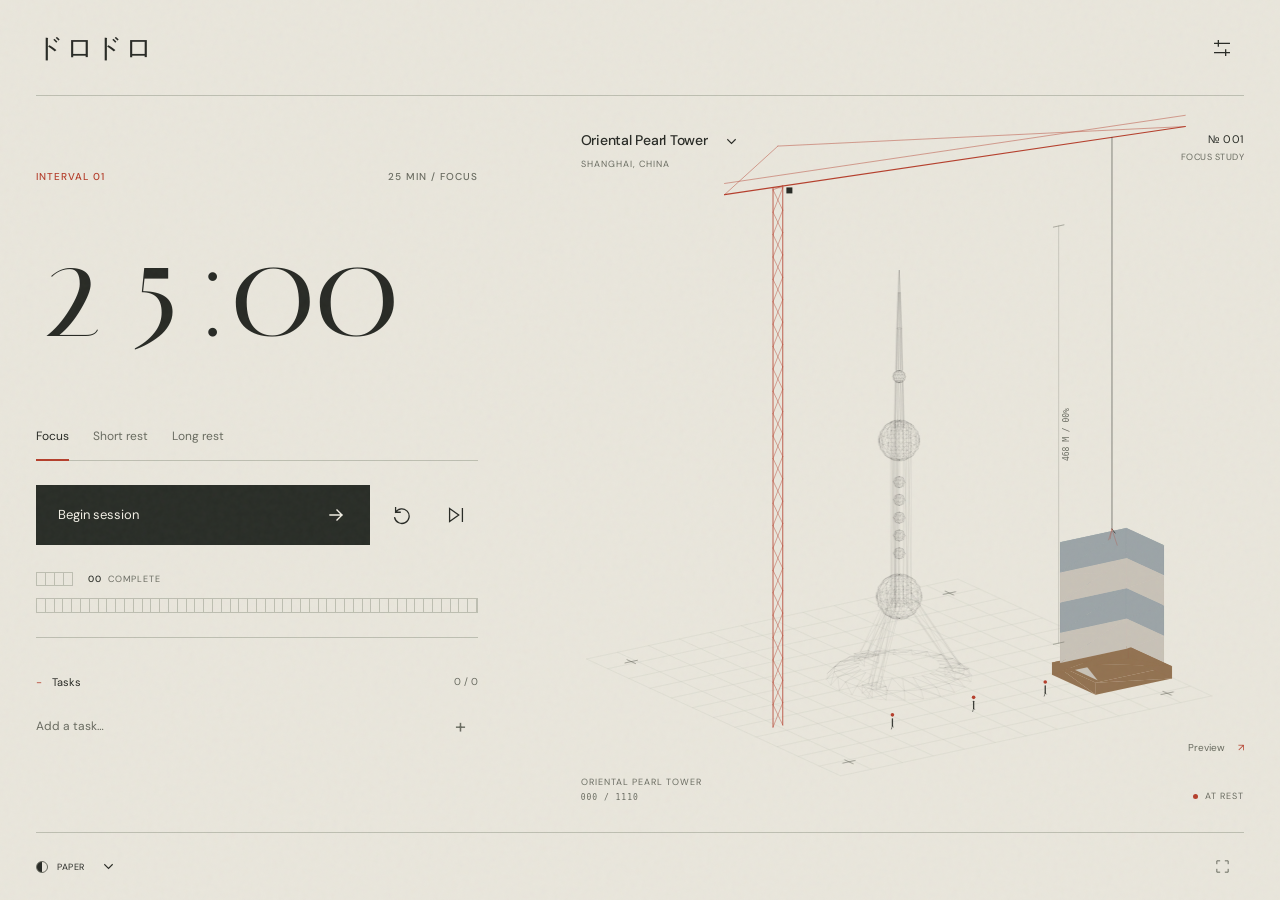
==== commit 256df017: "feat: publish separate alarm cues, orbit controls and construction finish" ====
--- a/doro-doro/index.html
+++ b/doro-doro/index.html
@@ -4,14 +4,14 @@
 <meta charset="utf-8"><meta name="viewport" content="width=device-width,initial-scale=1,viewport-fit=cover"><meta name="theme-color" content="#e9e6dc"><meta name="description" content="ドロドロ. A sculptural space for uninterrupted time. An architectural Pomodoro timer."><title>ドロドロ — a space for time</title>
 <link rel="icon" href="./favicon.svg" type="image/svg+xml">
 <script>try{document.documentElement.dataset.theme=['light','dark','catppuccin','latte','sunset','nord','dracula'].includes(localStorage.getItem('doro-theme'))?localStorage.getItem('doro-theme'):'light'}catch{}</script>
-<link rel="stylesheet" href="./assets/style-b42fdae38431.css">
+<link rel="stylesheet" href="./assets/style-03a2fb4ab317.css">
 </head>
 <body>
 <main class="sheet">
 <header class="masthead"><a class="wordmark" href="./" aria-label="ドロドロ home" lang="ja">ドロドロ</a><button class="icon-button" id="settings-open" aria-label="Timer settings" title="Timer settings"><svg viewBox="0 0 24 24" aria-hidden="true"><path d="M4 7h16M4 17h16M8 4v6M16 14v6"/></svg></button></header>
 <section class="art" aria-label="Interactive architectural model. Structural pieces assemble with the timer and respond to your pointer.">
 <div class="art-heading"><div class="building-heading"><label for="building" class="sr-only">Building</label><select id="building"></select><span id="building-city">Shanghai</span></div><span class="plate-number"><span id="plate-number">№ 001</span><br><i id="art-mode">FOCUS STUDY</i></span></div>
-<canvas id="architecture" aria-hidden="true"></canvas>
+<canvas id="architecture" tabindex="0" role="img" aria-label="Architectural model. Drag to rotate; use arrow keys when focused."></canvas>
 
 <div class="art-caption"><span class="assembly-meta"><span id="sculpture-label">RADIAL FACETS</span><span id="assembly-count">000 / 1516</span></span><span class="live-indicator"><i></i><span id="drawing-state">AT REST</span></span></div>
 <button id="preview" class="preview-button" aria-label="Preview assembly">Preview <span aria-hidden="true">↗</span></button>
@@ -21,15 +21,15 @@
 <div class="time-wrap"><div id="time" role="button" tabindex="0" aria-label="Edit time remaining" title="Click to edit time">25:00</div><input id="time-edit" aria-label="Edit remaining time in minutes and seconds" placeholder="40:00" inputmode="numeric" autocomplete="off" maxlength="7" hidden><span id="time-error" class="sr-only" role="alert"></span></div>
 <div class="mode-switch" role="group" aria-label="Session type"><button data-mode="focus" aria-pressed="true">Focus</button><button data-mode="short" aria-pressed="false">Short rest</button><button data-mode="long" aria-pressed="false">Long rest</button></div>
 <div class="transport"><button class="start" id="toggle" aria-label="Start focus"><span id="toggle-text">Begin session</span><svg viewBox="0 0 24 24" id="play-icon" aria-hidden="true"><path d="m6 12 12 0m-5-5 5 5-5 5"/></svg></button><button class="icon-button secondary" id="reset" aria-label="Reset timer" title="Reset timer"><svg viewBox="0 0 24 24" aria-hidden="true"><path d="M5 9a8 8 0 1 1-1 6M5 4v5h5"/></svg></button><button class="icon-button secondary" id="skip" aria-label="Skip to next session" title="Skip to next session"><svg viewBox="0 0 24 24" aria-hidden="true"><path d="m5 5 10 7-10 7zM19 5v14"/></svg></button></div>
-<div class="session-bottom"><div class="session-progress"><span class="session-dots" aria-hidden="true"><i></i><i></i><i></i><i></i></span><span><strong id="completed">00</strong> COMPLETE</span></div><button class="sound-button" id="sound" aria-label="Enable completion sound" aria-pressed="false">SOUND <span id="sound-state">OFF</span></button></div>
+<div class="session-bottom"><div class="session-progress"><span class="session-dots" aria-hidden="true"><i></i><i></i><i></i><i></i></span><span><strong id="completed">00</strong> COMPLETE</span></div></div>
 <div class="timeline" aria-hidden="true"><div id="timeline-fill"></div></div><section class="utilities" aria-label="Alarm and tasks">
-<div class="alarm-controls"><label class="check-control"><input id="alarm-enabled" type="checkbox">Alarm on completion</label><label class="clock-control">At <input id="alarm-at" type="time" aria-label="Clock alarm time"></label><button id="alarm-clear" type="button" aria-label="Clear clock alarm" title="Clear clock alarm">×</button></div>
+
 <div id="alarm-banner" class="alarm-banner" role="alert" hidden><span id="alarm-message">Interval complete.</span><button id="alarm-dismiss" type="button">Dismiss</button></div>
 <details class="tasks" open><summary>Tasks <span id="task-count">0 / 0</span></summary><div id="task-list" class="task-list"></div><div class="task-add"><input id="task-input" type="text" maxlength="240" placeholder="Add a task…" aria-label="New task"><button id="task-add" type="button" aria-label="Add task">+</button></div></details>
 </section>
 </section>
 <footer><div class="theme-button"><span class="theme-symbol" aria-hidden="true"></span><span class="sr-only">Color theme</span><select id="theme" aria-label="Color theme"><option value="light">Paper</option><option value="dark">After hours</option><option value="catppuccin">Catppuccin</option><option value="latte">Catppuccin Latte</option><option value="sunset">Sunset</option><option value="nord">Nord</option><option value="dracula">Dracula</option></select></div><button class="fullscreen" id="fullscreen" aria-label="Enter fullscreen" title="Enter fullscreen"><svg viewBox="0 0 24 24" aria-hidden="true"><path d="M8 4H4v4m12-4h4v4M4 16v4h4m8 0h4v-4"/></svg></button></footer>
 </main>
-<dialog id="settings"><form id="settings-form"><div class="dialog-heading"><h1>Timer settings.</h1><button type="button" id="settings-close" class="icon-button" aria-label="Close settings">×</button></div><p>Set the time for each interval.</p><label>Current timer <span>MM:SS</span><input id="settings-remaining" aria-label="Current timer remaining time" name="remaining" type="text" inputmode="numeric" pattern="[0-9]{1,4}:[0-5][0-9]" maxlength="7" required></label><label>Focus <span>MINUTES</span><input name="focus" aria-label="Focus minutes" type="number" min="1" max="180" step="1" required></label><label>Short rest <span>MINUTES</span><input name="short" aria-label="Short rest minutes" type="number" min="1" max="180" step="1" required></label><label>Long rest <span>MINUTES</span><input name="long" aria-label="Long rest minutes" type="number" min="1" max="180" step="1" required></label><label>Short rests before long rest <span>COUNT</span><input name="shortRestsBeforeLong" aria-label="Short rests before long rest" type="number" min="0" max="12" step="1" value="3" required></label><p class="settings-note">Complete the selected number of focus–short-rest pairs, then a focus and a long rest. Choose 0–12; zero gives a long rest after every completed focus. Skips do not count; manually selected rests do not change the count. Each interval starts when you’re ready. Applying settings keeps running and edited timers intact.</p><section class="settings-utilities" aria-label="Alarm and task settings"><h2>Alarm</h2><label class="check-control"><input id="settings-alarm-enabled" type="checkbox">Alarm on completion</label><label class="clock-control">Clock alarm <input id="settings-alarm-at" type="time" aria-label="Settings clock alarm time"></label><button id="settings-alarm-clear" type="button">Clear clock alarm</button><p>Sound plays while this page is open. A sleeping or closed browser cannot guarantee an alarm.</p><h2>Tasks</h2><div id="settings-task-list" class="task-list"></div><div class="task-add"><input id="settings-task-input" type="text" maxlength="240" placeholder="Add a task…" aria-label="New task in settings"><button id="settings-task-add" type="button" aria-label="Add task in settings">+</button></div></section><button class="start apply" type="submit">Apply settings <span>↗</span></button><div class="keyboard-hint">SPACE · PLAY / PAUSE &nbsp; &nbsp; R · RESET</div></form></dialog>
-<script type="module" src="./assets/app-FLAC2HEN.js"></script>
+<dialog id="settings"><form id="settings-form"><div class="dialog-heading"><h1>Timer settings.</h1><button type="button" id="settings-close" class="icon-button" aria-label="Close settings">×</button></div><p>Set the time for each interval.</p><label>Current timer <span>MM:SS</span><input id="settings-remaining" aria-label="Current timer remaining time" name="remaining" type="text" inputmode="numeric" pattern="[0-9]{1,4}:[0-5][0-9]" maxlength="7" required></label><label>Focus <span>MINUTES</span><input name="focus" aria-label="Focus minutes" type="number" min="1" max="180" step="1" required></label><label>Short rest <span>MINUTES</span><input name="short" aria-label="Short rest minutes" type="number" min="1" max="180" step="1" required></label><label>Long rest <span>MINUTES</span><input name="long" aria-label="Long rest minutes" type="number" min="1" max="180" step="1" required></label><label>Short rests before long rest <span>COUNT</span><input name="shortRestsBeforeLong" aria-label="Short rests before long rest" type="number" min="0" max="12" step="1" value="3" required></label><p class="settings-note">Complete the selected number of focus–short-rest pairs, then a focus and a long rest. Choose 0–12; zero gives a long rest after every completed focus. Skips do not count; manually selected rests do not change the count. Each interval starts when you’re ready. Applying settings keeps running and edited timers intact.</p><section class="settings-utilities" aria-label="Alarm and task settings"><h2>Sounds</h2><p>Sound choices and volume save immediately.</p><div class="sound-setting"><label for="sound-focus">Focus complete / start rest</label><div class="sound-choice"><select id="sound-focus" aria-label="Focus complete / start rest sound"></select><button id="sound-preview-focus" type="button" aria-label="Preview focus completion sound">Preview</button></div></div><div class="sound-setting"><label for="sound-short">Short rest complete / back to focus</label><div class="sound-choice"><select id="sound-short" aria-label="Short rest complete / back to focus sound"></select><button id="sound-preview-short" type="button" aria-label="Preview short rest completion sound">Preview</button></div></div><div class="sound-setting"><label for="sound-long">Long rest complete / back to focus</label><div class="sound-choice"><select id="sound-long" aria-label="Long rest complete / back to focus sound"></select><button id="sound-preview-long" type="button" aria-label="Preview long rest completion sound">Preview</button></div></div><div class="sound-setting"><label for="sound-clock">Clock alarm</label><div class="sound-choice"><select id="sound-clock" aria-label="Clock alarm sound"></select><button id="sound-preview-clock" type="button" aria-label="Preview clock alarm sound">Preview</button></div></div><label for="sound-volume">Volume <input id="sound-volume" type="range" min="0" max="100" step="1" aria-label="Sound volume"></label><h2>Alarm clock</h2><label class="clock-control">Clock alarm <input id="settings-alarm-at" type="time" aria-label="Settings clock alarm time"></label><button id="settings-alarm-clear" type="button">Clear clock alarm</button><p>Sound plays while this page is open. A sleeping or closed browser cannot guarantee an alarm.</p><h2>Tasks</h2><div id="settings-task-list" class="task-list"></div><div class="task-add"><input id="settings-task-input" type="text" maxlength="240" placeholder="Add a task…" aria-label="New task in settings"><button id="settings-task-add" type="button" aria-label="Add task in settings">+</button></div></section><button class="start apply" type="submit">Apply settings <span>↗</span></button><div class="keyboard-hint">SPACE · PLAY / PAUSE &nbsp; &nbsp; R · RESET</div></form></dialog>
+<script type="module" src="./assets/app-WSDN36WO.js"></script>
 </body></html>
--- a/doro-doro/assets/style-03a2fb4ab317.css
+++ b/doro-doro/assets/style-03a2fb4ab317.css
@@ -0,0 +1,93 @@
+@font-face{font-family:'DM Sans';font-weight:400;font-style:normal;font-display:swap;src:url('../fonts/dm-sans-400.ttf')}
+@font-face{font-family:'DM Sans';font-weight:500;font-style:normal;font-display:swap;src:url('../fonts/dm-sans-500.ttf')}
+@font-face{font-family:'DM Sans';font-weight:600 700;font-style:normal;font-display:swap;src:url('../fonts/dm-sans-600.ttf')}
+@font-face{font-family:'Italiana';font-weight:400;font-style:normal;font-display:swap;src:url('../fonts/italiana.ttf')}
+[hidden]{display:none!important}
+:root{--paper:#e9e6dc;--ink:#282a25;--muted:#696b60;--rule:#bdbeb1;--accent:#b53f2c;--slab:#d5d3c5;--button:#292d27;--button-ink:#f2efe5;color-scheme:light;font-family:'DM Sans',sans-serif;font-synthesis:none}
+:root[data-theme=dark]{--paper:#202520;--ink:#e7e7d6;--muted:#a2a795;--rule:#4a5448;--accent:#e58b65;--slab:#626c59;--button:#d4dcc3;--button-ink:#202520;color-scheme:dark}
+*{box-sizing:border-box}body{margin:0;background:var(--paper);color:var(--ink)}body::after{content:'';pointer-events:none;position:fixed;inset:0;z-index:10;opacity:.045;background-image:url("data:image/svg+xml,%3Csvg viewBox='0 0 180 180' xmlns='http://www.w3.org/2000/svg'%3E%3Cfilter id='n'%3E%3CfeTurbulence type='fractalNoise' baseFrequency='.84' numOctaves='3' stitchTiles='stitch'/%3E%3C/filter%3E%3Cpath fill='%23000' filter='url(%23n)' opacity='.7' d='M0 0h180v180H0z'/%3E%3C/svg%3E")}
+button,a{-webkit-tap-highlight-color:transparent}button{font:inherit;color:inherit;cursor:pointer;border:0;background:none}button:focus-visible,a:focus-visible{outline:2px solid var(--accent);outline-offset:5px}button{touch-action:manipulation}button:hover{color:var(--accent)}svg{width:22px;height:22px;fill:none;stroke:currentColor;stroke-width:1.4;stroke-linecap:square;stroke-linejoin:miter}a{color:inherit;text-decoration:none}.sheet{min-height:100svh;max-width:1900px;margin:auto;padding:0 36px;display:grid;grid-template-columns:minmax(300px,.8fr) minmax(400px,1.2fr);grid-template-rows:96px 1fr 68px;column-gap:8vw}.masthead{grid-column:1/-1;display:flex;align-items:center;justify-content:space-between;border-bottom:1px solid var(--rule);z-index:2}.wordmark{font-size:30px;font-weight:500;letter-spacing:-1.8px}.wordmark-dash{margin:0 3px}.registered{font-size:10px;vertical-align:top;margin-left:5px;position:relative;top:6px;letter-spacing:0}.icon-button{display:grid;place-items:center;width:44px;height:44px;flex-shrink:0}.art{position:relative;grid-column:2;grid-row:2;min-height:650px;align-self:stretch;isolation:isolate;overflow:hidden}.art-heading{position:absolute;top:35px;left:0;right:0;display:flex;justify-content:space-between;z-index:1;pointer-events:none;font-size:13px;line-height:1.1;letter-spacing:-.2px;font-weight:600}.plate-number{text-align:right;font-size:11px;font-weight:400;line-height:1.5;letter-spacing:.5px}.plate-number i{font-style:normal;color:var(--muted);font-size:9px}canvas{display:block;width:100%;height:100%;position:absolute;inset:0;touch-action:pan-y}.art-axis{pointer-events:none;position:absolute;left:4px;top:40%;height:150px;display:flex;flex-direction:column;justify-content:space-between;align-items:center;font:9px monospace;color:var(--muted)}.art-axis:before{position:absolute;content:'';width:1px;top:20px;bottom:20px;background:var(--rule)}.art-caption{position:absolute;bottom:30px;left:0;right:0;display:flex;justify-content:space-between;font-size:9px;letter-spacing:1px;color:var(--muted);gap:8px;pointer-events:none}.live-indicator{display:flex;align-items:center;gap:7px;white-space:nowrap}.live-indicator i{width:5px;height:5px;border-radius:50%;background:var(--accent)}.instrument{grid-row:2;grid-column:1;align-self:center;padding-bottom:10px;max-width:570px}.eyebrow{display:flex;justify-content:space-between;gap:8px;font-size:10px;letter-spacing:1px;font-weight:500}.session-label{color:var(--accent)}#phase-label{color:var(--muted)}.time-wrap{margin:36px 0 30px}#time{font-family:'Italiana',Georgia,serif;font-size:clamp(105px,10.6vw,205px);line-height:1;letter-spacing:-.055em;font-variant-numeric:lining-nums tabular-nums;font-weight:400;margin-left:-.05em;white-space:nowrap}.time-caption{display:flex;justify-content:space-between;gap:10px;margin-top:15px;font-size:12px;color:var(--muted);align-items:center}.time-unit{font-size:8px;letter-spacing:1.1px;white-space:nowrap}#status{font-family:Georgia,serif;font-style:italic;font-size:16px}.mode-switch{display:flex;gap:24px;border-bottom:1px solid var(--rule);margin-top:45px}.mode-switch button{position:relative;font-size:12px;padding:12px 0 15px;color:var(--muted);min-height:44px;white-space:nowrap}.mode-switch button[aria-pressed=true]{color:var(--ink)}.mode-switch button[aria-pressed=true]:after{position:absolute;content:'';height:2px;background:var(--accent);bottom:-1px;left:0;right:0}.transport{display:flex;gap:10px;margin-top:24px}.start{min-height:60px;background:var(--button);color:var(--button-ink);padding:16px 22px;display:flex;align-items:center;justify-content:space-between;gap:18px;flex:1;text-align:left;font-size:13px}.start:hover{background:var(--accent);color:var(--paper)}.start svg{width:24px;height:24px;transition:transform .3s}.start:hover svg{transform:translateX(3px)}.secondary{height:60px;width:44px}.session-bottom{display:flex;justify-content:space-between;align-items:center;margin-top:27px;gap:12px;font-size:9px;letter-spacing:.9px;color:var(--muted)}.session-progress{display:flex;gap:15px;align-items:center}.session-dots{display:flex;gap:6px}.session-dots i{width:5px;height:15px;background:var(--rule);transform:skewY(-24deg)}.session-dots i.done{background:var(--accent)}.session-bottom strong{font-weight:500;color:var(--ink);margin-right:3px}.sound-button{min-height:44px;font-size:9px;letter-spacing:.7px;padding:0}.sound-button span{color:var(--ink);margin-left:4px}.timeline{height:15px;position:relative;margin-top:12px;background:repeating-linear-gradient(90deg,var(--rule) 0 1px,transparent 1px 2%);border-bottom:1px solid var(--rule)}#timeline-fill{height:100%;width:0;background:var(--accent);opacity:.8;transition:width 1s linear}footer{grid-row:3;grid-column:1/-1;border-top:1px solid var(--rule);display:flex;align-items:center;justify-content:space-between;gap:14px;font-size:9px;letter-spacing:.7px;color:var(--muted)}.theme-button{display:flex;align-items:center;gap:9px;padding:10px 0;min-height:44px;font-size:9px;letter-spacing:1px}.theme-symbol{width:12px;height:12px;border:1px solid var(--muted);border-radius:50%;background:linear-gradient(90deg,var(--ink) 50%,transparent 50%)}.fullscreen{width:44px;height:44px;display:grid;place-items:center}.fullscreen svg{width:17px;height:17px}.footer-center{font-size:8px}dialog{max-width:420px;width:calc(100% - 36px);padding:30px;background:var(--paper);color:var(--ink);border:1px solid var(--rule);box-shadow:0 30px 100px #0004}dialog::backdrop{background:#151c1766;backdrop-filter:blur(6px)}.dialog-heading{display:flex;justify-content:space-between;align-items:center;gap:10px}.dialog-heading h1{font-family:'Italiana',Georgia,serif;font-weight:400;font-size:40px;margin:0}.dialog-heading button{font-size:28px}dialog p{font-size:12px;line-height:1.6;color:var(--muted)}dialog label{display:grid;grid-template-columns:1fr auto 68px;align-items:center;border-bottom:1px solid var(--rule);gap:15px;padding:14px 0;font-size:13px}dialog label span{font-size:8px;color:var(--muted);letter-spacing:1px}input{width:68px;background:transparent;border:0;border-bottom:1px solid var(--rule);border-radius:0;color:var(--ink);padding:10px 4px;font:20px 'DM Sans',sans-serif}input:focus{outline:1px solid var(--accent)}.settings-note{margin:20px 0!important;font-size:11px!important}.apply{width:100%}.keyboard-hint{font-size:8px;color:var(--muted);letter-spacing:.6px;margin-top:22px;text-align:center}
+@media(min-width:1600px){.sheet{padding:0 64px;column-gap:12vw}.art{min-height:800px}}
+@media(max-width:760px),(max-aspect-ratio:3/4){.sheet{padding:0 26px;grid-template-columns:minmax(0,1fr);grid-template-rows:76px minmax(340px,1fr) auto 60px;gap:0;max-width:760px;min-height:100svh}.masthead{grid-row:1}.wordmark{font-size:26px}.art{grid-column:1;grid-row:2;min-height:340px}.art-heading{top:22px;font-size:11px}.plate-number{font-size:9px}.plate-number i{font-size:8px}.art-axis{top:37%;height:100px}.art-caption{bottom:15px;font-size:8px;letter-spacing:.5px}.instrument{grid-column:1;grid-row:3;max-width:none;padding-top:18px;padding-bottom:27px;border-top:1px solid var(--rule)}.eyebrow{font-size:9px;letter-spacing:.75px}.time-wrap{margin:19px 0 0}#time{font-size:clamp(96px,25.8vw,190px);line-height:.95;letter-spacing:-.055em}.time-caption{margin-top:11px}#status{font-size:14px}.time-unit{font-size:7px}.mode-switch{margin-top:22px;gap:26px}.mode-switch button{font-size:11px;padding:10px 0 12px}.transport{margin-top:18px;gap:6px}.start{min-height:54px;padding:15px 19px;font-size:12px}.secondary{height:54px;width:40px}.session-bottom{margin-top:13px;font-size:8px}.session-dots{gap:5px}.session-dots i{height:12px;width:4px}.sound-button{font-size:8px}.timeline{margin-top:4px;height:10px}footer{grid-row:4}.footer-center{font-size:7px;letter-spacing:.6px}}
+@media(min-height:1100px) and (max-aspect-ratio:3/4){.sheet{max-width:none;padding:0 6vw;grid-template-rows:110px minmax(480px,1fr) auto 90px}.wordmark{font-size:40px}.art-heading{top:40px;font-size:17px}.plate-number{font-size:13px}.plate-number i{font-size:11px}.art-caption{font-size:11px;bottom:30px}.instrument{padding-top:30px;padding-bottom:45px}.eyebrow{font-size:13px}#time{font-size:25vw}.time-wrap{margin:30px 0 0}.time-caption{margin-top:24px}#status{font-size:23px}.time-unit{font-size:10px}.mode-switch{margin-top:35px;gap:50px}.mode-switch button{font-size:17px;padding:18px 0}.transport{margin-top:30px;gap:20px}.start{min-height:85px;font-size:19px;padding:25px 30px}.secondary{width:65px;height:85px}.session-bottom{margin-top:25px;font-size:11px}.sound-button{font-size:11px}.session-dots i{width:6px;height:20px}.timeline{height:20px;margin-top:16px}.theme-button{font-size:11px}.footer-center{font-size:10px}}
+@media(max-width:360px){.sheet{padding:0 20px;grid-template-rows:68px minmax(300px,1fr) auto 56px}.art{min-height:300px}#time{font-size:26vw}.mode-switch{gap:23px}.art-caption{font-size:7px}.transport{gap:2px}.start{padding:13px 15px}.secondary{width:36px}.session-progress{gap:9px}.footer-center{font-size:6px}}
+@media(prefers-reduced-motion:reduce){*,*:before,*:after{animation:none!important;transition:none!important;scroll-behavior:auto!important}}
+/* Enhanced menus use the same palette as the canvas, including the popup. */
+.enhanced-select{position:absolute!important;width:1px!important;height:1px!important;padding:0!important;margin:0!important;opacity:0;overflow:hidden;clip-path:inset(50%);pointer-events:none}
+.select-trigger{display:flex;align-items:center;justify-content:space-between;gap:16px;min-height:44px;padding:8px 0;text-align:left;max-width:100%;color:var(--ink)}
+.select-value{overflow:hidden;text-overflow:ellipsis;white-space:nowrap;min-width:0}
+.select-trigger svg{width:15px;height:15px;flex:none;stroke-width:1.2;transition:transform .18s ease}
+.select-trigger[aria-expanded=true] svg{transform:rotate(180deg)}
+#building-trigger{width:100%;font-size:14px;font-weight:500;letter-spacing:-.25px}
+#theme-trigger{font-size:9px;letter-spacing:.5px;text-transform:uppercase}
+.select-menu{position:fixed;z-index:100;padding:7px;overflow-y:auto;overscroll-behavior:contain;background:var(--paper);color:var(--ink);border:1px solid var(--rule);border-radius:4px;box-shadow:0 18px 48px #0003,0 3px 12px #0002;scrollbar-width:thin;scrollbar-color:var(--rule) var(--paper)}
+.select-option{position:relative;min-height:40px;display:flex;align-items:center;padding:9px 30px 9px 12px;font-size:12px;cursor:pointer;border-radius:2px}
+.select-option.active{background:color-mix(in srgb,var(--accent) 13%,var(--paper));color:var(--ink)}
+.select-option[aria-selected=true]{color:var(--accent)}
+.select-option[aria-selected=true]:after{content:'✓';position:absolute;right:12px;font-size:12px}
+@media(max-width:760px),(max-aspect-ratio:3/4){#building-trigger{font-size:12px}#theme-trigger{font-size:8px}}
+@media(min-height:1100px) and (max-aspect-ratio:3/4){#building-trigger{font-size:21px}#theme-trigger{font-size:11px}}
+/* Collection editions: the drawing and instrument share one palette. */
+:root[data-theme=catppuccin]{--paper:#1e1e2e;--ink:#cdd6f4;--muted:#a6adc8;--rule:#45475a;--accent:#f5c2e7;--slab:#7f849c;--button:#cba6f7;--button-ink:#1e1e2e;color-scheme:dark}
+:root[data-theme=latte]{--paper:#eff1f5;--ink:#4c4f69;--muted:#6c6f85;--rule:#bcc0cc;--accent:#8839ef;--slab:#ccd0da;--button:#7287fd;--button-ink:#eff1f5;color-scheme:light}
+:root[data-theme=sunset]{--paper:#14283f;--ink:#ffdfbe;--muted:#b8b4b7;--rule:#435363;--accent:#ff9d62;--slab:#a57e6b;--button:#ff9d62;--button-ink:#14283f;color-scheme:dark}
+:root[data-theme=nord]{--paper:#2e3440;--ink:#eceff4;--muted:#b6c1d2;--rule:#4c566a;--accent:#88c0d0;--slab:#7b8a9c;--button:#a3be8c;--button-ink:#2e3440;color-scheme:dark}
+:root[data-theme=dracula]{--paper:#282a36;--ink:#f8f8f2;--muted:#b8b3cc;--rule:#484957;--accent:#ff79c6;--slab:#85829b;--button:#bd93f9;--button-ink:#282a36;color-scheme:dark}
+.sr-only{position:absolute;width:1px;height:1px;padding:0;margin:-1px;overflow:hidden;clip:rect(0,0,0,0);white-space:nowrap;border:0}
+.wordmark{font-family:'DM Sans','Hiragino Kaku Gothic ProN','Yu Gothic',sans-serif;font-weight:500;letter-spacing:.06em;font-size:27px}
+select{font:inherit;color:inherit;background:var(--paper);border:0;border-radius:0;cursor:pointer;max-width:100%;outline-offset:4px}
+select:focus-visible{outline:2px solid var(--accent)}
+.building-heading{pointer-events:auto;display:flex;flex-direction:column;align-items:flex-start;max-width:calc(100% - 85px);margin-top:-12px}
+#building{font-size:14px;font-weight:500;letter-spacing:-.25px;min-height:44px;margin-left:-4px;padding:4px 20px 4px 0;text-overflow:ellipsis;width:100%}
+#building-city{font-size:9px;font-weight:400;letter-spacing:1px;text-transform:uppercase;color:var(--muted);margin-top:-3px}
+.assembly-meta{display:flex;flex-direction:column;gap:5px}.art-caption{align-items:flex-end;pointer-events:none}
+#assembly-count{font-family:monospace;font-size:8px;color:var(--muted);letter-spacing:1px}
+.preview-button{position:absolute;right:0;bottom:63px;min-height:44px;padding:8px 0 8px 14px;font-size:10px;color:var(--muted);z-index:2}.preview-button span{margin-left:10px;color:var(--accent)}
+.theme-button{display:flex;align-items:center;gap:9px;max-width:65%;padding:0;min-height:44px}
+#theme{font-size:9px;letter-spacing:.5px;text-transform:uppercase;min-height:44px;padding:0 13px 0 0;max-width:170px}
+@media(max-width:760px),(max-aspect-ratio:3/4){#building{font-size:12px}.preview-button{bottom:46px;font-size:9px}.wordmark{font-size:24px}.building-heading{margin-top:-12px}#theme{font-size:8px;max-width:142px}.footer-center{display:none}}
+@media(min-height:1100px) and (max-aspect-ratio:3/4){#building{font-size:21px}#building-city{font-size:12px}#assembly-count{font-size:11px}.preview-button{bottom:77px;font-size:13px}#theme{font-size:11px;max-width:220px}.wordmark{font-size:36px}}
+/* Direct manipulation of time; only changed glyphs roll. */
+#time{display:flex;align-items:center;cursor:text;width:max-content;max-width:100%;letter-spacing:0;outline-offset:6px}
+.digit{display:inline-block;position:relative;overflow:hidden;height:1.12em;line-height:1.06;width:.62em;flex:none;text-align:center;perspective:400px}
+.digit.separator{width:.23em;overflow:visible}.digit-current{display:block;transform-origin:50% 100%}
+.digit::before{content:attr(data-previous);position:absolute;inset:0;opacity:0;pointer-events:none;transform-origin:50% 0%}
+.digit.roll .digit-current{animation:digit-in .44s cubic-bezier(.2,.7,.25,1) both}.digit.roll::before{animation:digit-out .44s cubic-bezier(.2,.7,.25,1) both}
+@keyframes digit-in{from{opacity:0;transform:translateY(85%) rotateX(-25deg)}to{opacity:1;transform:translateY(0) rotateX(0)}}
+@keyframes digit-out{from{opacity:1;transform:translateY(0) rotateX(0)}to{opacity:0;transform:translateY(-85%) rotateX(25deg)}}
+#time-edit{font:inherit;font-family:'Italiana',Georgia,serif;font-size:clamp(70px,9vw,170px);letter-spacing:-.03em;width:100%;min-width:0;color:var(--accent);padding:0;border:0;border-bottom:1px solid var(--accent);line-height:1.12;background:transparent}
+.time-wrap:has(#time-edit:not([hidden])){min-height:1em}#time-edit[aria-invalid=true]{outline:2px solid var(--accent)}
+.mode-running:before{content:'';display:inline-block;width:4px;height:4px;border-radius:50%;background:var(--accent);margin-right:6px;vertical-align:middle}
+.utilities{margin-top:24px;padding-top:12px;border-top:1px solid var(--rule);font-size:11px}
+.alarm-controls{display:flex;align-items:center;gap:10px;flex-wrap:wrap;justify-content:space-between;color:var(--muted)}
+.check-control,dialog label.check-control{display:flex;align-items:center;gap:9px;padding:0;border:0;cursor:pointer;font-size:11px;line-height:1.5}
+input[type=checkbox]{appearance:auto;width:14px;height:14px;padding:0;margin:0;flex:none;accent-color:var(--accent);cursor:pointer}
+.clock-control,dialog label.clock-control{display:flex;align-items:center;gap:7px;padding:0;border:0;font-size:11px}
+input[type=time]{width:108px;font:12px 'DM Sans',sans-serif;padding:9px 1px;color:var(--ink);min-width:0}
+#alarm-clear{font-size:20px;min-width:24px;min-height:40px}.alarm-banner{display:flex;align-items:center;justify-content:space-between;gap:12px;background:color-mix(in srgb,var(--accent) 12%,var(--paper));padding:14px;margin-top:12px;color:var(--accent)}.alarm-banner button{text-decoration:underline;min-height:30px}
+.tasks{margin-top:10px}.tasks summary{cursor:pointer;display:flex;align-items:center;justify-content:space-between;min-height:44px;list-style:none}.tasks summary::-webkit-details-marker{display:none}.tasks summary span{color:var(--muted);font-size:10px;font-variant-numeric:tabular-nums}.tasks summary:before{content:'+';margin-right:10px;color:var(--accent)}.tasks[open] summary:before{content:'−'}.tasks summary span{margin-left:auto}
+.task-list{max-height:235px;overflow:auto;scrollbar-width:thin;scrollbar-color:var(--rule) var(--paper)}.task-row{display:flex;align-items:center;gap:10px;min-width:0;border-bottom:1px solid color-mix(in srgb,var(--rule) 50%,transparent)}
+.task-row input[type=text],.task-add input{width:100%;min-width:0;font:12px 'DM Sans',sans-serif;border:0;padding:12px 0;flex:1;background:transparent;color:var(--ink);border-radius:0}.task-row.done input[type=text]{color:var(--muted);text-decoration:line-through}.task-row button,.task-add button{font-size:20px;min-width:36px;min-height:44px;color:var(--muted)}.task-add{display:flex;align-items:center;gap:10px}.task-add input::placeholder{color:var(--muted)}
+.settings-utilities{margin:24px 0}.settings-utilities h2{font-size:15px;font-weight:500;margin:22px 0 12px}.settings-utilities label{margin-bottom:10px}.settings-utilities>button{font-size:11px;color:var(--muted);padding:8px 0;text-decoration:underline}
+dialog{max-height:calc(100svh - 36px);overflow:auto}.instrument{min-width:0}.time-wrap{min-width:0}
+@media(max-width:760px),(max-aspect-ratio:3/4){#time-edit{font-size:25vw}.utilities{margin-top:18px}.alarm-controls{gap:6px}.check-control{font-size:10px}#time{font-size:clamp(86px,25.8vw,190px)}}
+@media(min-height:1100px) and (max-aspect-ratio:3/4){#time{font-size:25vw}.utilities{font-size:15px}.check-control{font-size:14px}}
+#time[data-wide=true]{font-size:clamp(50px,6.7vw,110px)}#settings-remaining{font-size:14px}
+@media(max-width:760px),(max-aspect-ratio:3/4){#time[data-wide=true]{font-size:17vw}}
+@media(max-width:380px){.alarm-controls{display:grid;grid-template-columns:1fr 24px}.alarm-controls .check-control{grid-column:1/-1}.alarm-controls .clock-control{justify-content:space-between}}
+#time:focus-visible{outline:1px solid var(--accent);outline-offset:6px}#time:focus:not(:focus-visible){outline:none}dialog label:has(#settings-remaining){grid-template-columns:1fr auto 84px}#settings-remaining{width:84px}
+/* Grounded construction, intentional orbit, and fully closed progress cells. */
+#architecture{touch-action:none;cursor:grab;user-select:none;-webkit-user-select:none}
+#architecture:active{cursor:grabbing}#architecture:focus-visible{outline:1px solid var(--accent);outline-offset:-4px}
+.timeline{border:1px solid var(--rule);background:repeating-linear-gradient(90deg,transparent 0 calc(2% - 1px),var(--rule) calc(2% - 1px) 2%);overflow:hidden}
+#timeline-fill{position:absolute;inset:0 auto 0 0}
+.session-dots{gap:0;border-right:1px solid var(--rule)}.session-dots i{width:9px;height:14px;background:transparent;border:1px solid var(--rule);border-right:0;transform:none}.session-dots i.done{background:var(--accent);border-color:var(--rule)}
+.sound-setting{padding:9px 0;border-bottom:1px solid var(--rule)}
+dialog .sound-setting>label{display:block;border:0;padding:0;font-size:12px;line-height:1.5}
+.sound-choice{display:flex;align-items:center;gap:16px;justify-content:space-between;min-width:0}
+.sound-choice .select-trigger{font-size:11px;flex:1;min-width:0;color:var(--muted)}
+.sound-choice>button:not(.select-trigger){font-size:10px;color:var(--accent);padding:10px 0 10px 8px;min-height:44px;flex:none}
+dialog label:has(#sound-volume){display:flex;justify-content:space-between;font-size:12px}
+#sound-volume{width:140px;max-width:50%;accent-color:var(--accent);padding:0;cursor:pointer}
+.select-menu[popover]{inset:auto;border:1px solid var(--rule);margin:0}.select-menu[popover]::backdrop{background:transparent}
+@media(max-width:360px){dialog{padding:22px}.session-dots i{width:7px}}
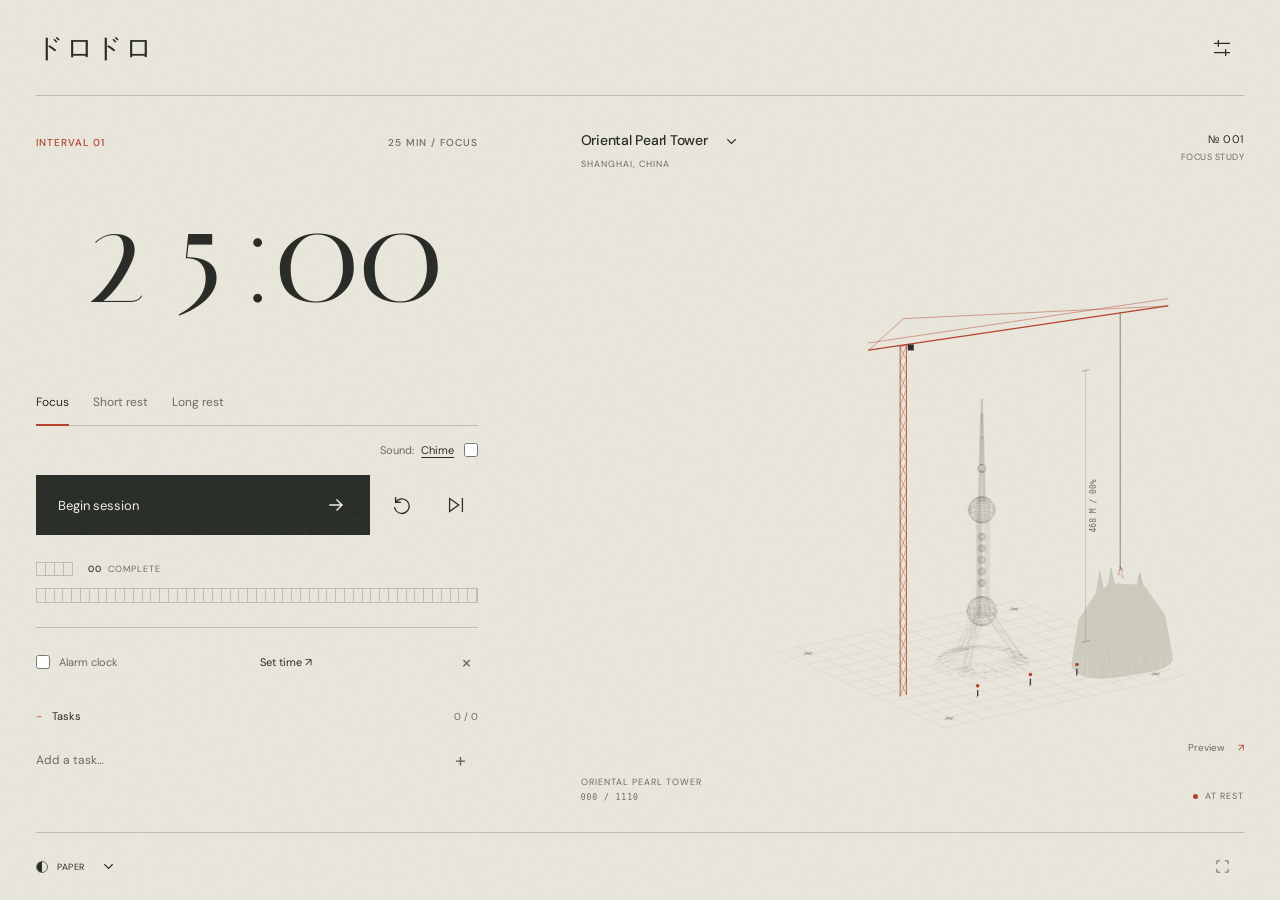
==== commit 3eccea87: "feat: publish deferred landmark reveal and home alarm controls" ====
--- a/doro-doro/index.html
+++ b/doro-doro/index.html
@@ -4,14 +4,14 @@
 <meta charset="utf-8"><meta name="viewport" content="width=device-width,initial-scale=1,viewport-fit=cover"><meta name="theme-color" content="#e9e6dc"><meta name="description" content="ドロドロ. A sculptural space for uninterrupted time. An architectural Pomodoro timer."><title>ドロドロ — a space for time</title>
 <link rel="icon" href="./favicon.svg" type="image/svg+xml">
 <script>try{document.documentElement.dataset.theme=['light','dark','catppuccin','latte','sunset','nord','dracula'].includes(localStorage.getItem('doro-theme'))?localStorage.getItem('doro-theme'):'light'}catch{}</script>
-<link rel="stylesheet" href="./assets/style-03a2fb4ab317.css">
+<link rel="stylesheet" href="./assets/style-05e1a9122a65.css">
 </head>
 <body>
 <main class="sheet">
 <header class="masthead"><a class="wordmark" href="./" aria-label="ドロドロ home" lang="ja">ドロドロ</a><button class="icon-button" id="settings-open" aria-label="Timer settings" title="Timer settings"><svg viewBox="0 0 24 24" aria-hidden="true"><path d="M4 7h16M4 17h16M8 4v6M16 14v6"/></svg></button></header>
 <section class="art" aria-label="Interactive architectural model. Structural pieces assemble with the timer and respond to your pointer.">
 <div class="art-heading"><div class="building-heading"><label for="building" class="sr-only">Building</label><select id="building"></select><span id="building-city">Shanghai</span></div><span class="plate-number"><span id="plate-number">№ 001</span><br><i id="art-mode">FOCUS STUDY</i></span></div>
-<canvas id="architecture" tabindex="0" role="img" aria-label="Architectural model. Drag to rotate; use arrow keys when focused."></canvas>
+<canvas id="architecture" tabindex="0" role="img" aria-label="Architectural model. Drag to orbit; drag up for top view. Arrow keys also rotate."></canvas>
 
 <div class="art-caption"><span class="assembly-meta"><span id="sculpture-label">RADIAL FACETS</span><span id="assembly-count">000 / 1516</span></span><span class="live-indicator"><i></i><span id="drawing-state">AT REST</span></span></div>
 <button id="preview" class="preview-button" aria-label="Preview assembly">Preview <span aria-hidden="true">↗</span></button>
@@ -20,16 +20,18 @@
 <div class="eyebrow"><span class="session-label">INTERVAL <span id="interval">01</span></span><span id="phase-label">25 MIN / FOCUS</span></div>
 <div class="time-wrap"><div id="time" role="button" tabindex="0" aria-label="Edit time remaining" title="Click to edit time">25:00</div><input id="time-edit" aria-label="Edit remaining time in minutes and seconds" placeholder="40:00" inputmode="numeric" autocomplete="off" maxlength="7" hidden><span id="time-error" class="sr-only" role="alert"></span></div>
 <div class="mode-switch" role="group" aria-label="Session type"><button data-mode="focus" aria-pressed="true">Focus</button><button data-mode="short" aria-pressed="false">Short rest</button><button data-mode="long" aria-pressed="false">Long rest</button></div>
-<div class="transport"><button class="start" id="toggle" aria-label="Start focus"><span id="toggle-text">Begin session</span><svg viewBox="0 0 24 24" id="play-icon" aria-hidden="true"><path d="m6 12 12 0m-5-5 5 5-5 5"/></svg></button><button class="icon-button secondary" id="reset" aria-label="Reset timer" title="Reset timer"><svg viewBox="0 0 24 24" aria-hidden="true"><path d="M5 9a8 8 0 1 1-1 6M5 4v5h5"/></svg></button><button class="icon-button secondary" id="skip" aria-label="Skip to next session" title="Skip to next session"><svg viewBox="0 0 24 24" aria-hidden="true"><path d="m5 5 10 7-10 7zM19 5v14"/></svg></button></div>
+<div class="inline-sound"><span>Sound:</span><button id="interval-sound-open" type="button" aria-label="Choose interval sound"><u id="interval-sound-name">Chime</u></button><input id="interval-sound-enabled" type="checkbox" aria-label="Enable sound for this interval"></div><div class="transport"><button class="start" id="toggle" aria-label="Start focus"><span id="toggle-text">Begin session</span><svg viewBox="0 0 24 24" id="play-icon" aria-hidden="true"><path d="m6 12 12 0m-5-5 5 5-5 5"/></svg></button><button class="icon-button secondary" id="reset" aria-label="Reset timer" title="Reset timer"><svg viewBox="0 0 24 24" aria-hidden="true"><path d="M5 9a8 8 0 1 1-1 6M5 4v5h5"/></svg></button><button class="icon-button secondary" id="skip" aria-label="Skip to next session" title="Skip to next session"><svg viewBox="0 0 24 24" aria-hidden="true"><path d="m5 5 10 7-10 7zM19 5v14"/></svg></button></div>
 <div class="session-bottom"><div class="session-progress"><span class="session-dots" aria-hidden="true"><i></i><i></i><i></i><i></i></span><span><strong id="completed">00</strong> COMPLETE</span></div></div>
 <div class="timeline" aria-hidden="true"><div id="timeline-fill"></div></div><section class="utilities" aria-label="Alarm and tasks">
-
+<div class="alarm-controls"><label class="check-control"><input id="alarm-enabled" type="checkbox">Alarm clock</label><button id="alarm-open" type="button" aria-label="Set alarm clock"><span id="alarm-time-label">Set time</span> ↗</button><button id="alarm-clear" type="button" aria-label="Clear clock alarm" title="Clear clock alarm">×</button></div>
 <div id="alarm-banner" class="alarm-banner" role="alert" hidden><span id="alarm-message">Interval complete.</span><button id="alarm-dismiss" type="button">Dismiss</button></div>
 <details class="tasks" open><summary>Tasks <span id="task-count">0 / 0</span></summary><div id="task-list" class="task-list"></div><div class="task-add"><input id="task-input" type="text" maxlength="240" placeholder="Add a task…" aria-label="New task"><button id="task-add" type="button" aria-label="Add task">+</button></div></details>
 </section>
 </section>
 <footer><div class="theme-button"><span class="theme-symbol" aria-hidden="true"></span><span class="sr-only">Color theme</span><select id="theme" aria-label="Color theme"><option value="light">Paper</option><option value="dark">After hours</option><option value="catppuccin">Catppuccin</option><option value="latte">Catppuccin Latte</option><option value="sunset">Sunset</option><option value="nord">Nord</option><option value="dracula">Dracula</option></select></div><button class="fullscreen" id="fullscreen" aria-label="Enter fullscreen" title="Enter fullscreen"><svg viewBox="0 0 24 24" aria-hidden="true"><path d="M8 4H4v4m12-4h4v4M4 16v4h4m8 0h4v-4"/></svg></button></footer>
 </main>
-<dialog id="settings"><form id="settings-form"><div class="dialog-heading"><h1>Timer settings.</h1><button type="button" id="settings-close" class="icon-button" aria-label="Close settings">×</button></div><p>Set the time for each interval.</p><label>Current timer <span>MM:SS</span><input id="settings-remaining" aria-label="Current timer remaining time" name="remaining" type="text" inputmode="numeric" pattern="[0-9]{1,4}:[0-5][0-9]" maxlength="7" required></label><label>Focus <span>MINUTES</span><input name="focus" aria-label="Focus minutes" type="number" min="1" max="180" step="1" required></label><label>Short rest <span>MINUTES</span><input name="short" aria-label="Short rest minutes" type="number" min="1" max="180" step="1" required></label><label>Long rest <span>MINUTES</span><input name="long" aria-label="Long rest minutes" type="number" min="1" max="180" step="1" required></label><label>Short rests before long rest <span>COUNT</span><input name="shortRestsBeforeLong" aria-label="Short rests before long rest" type="number" min="0" max="12" step="1" value="3" required></label><p class="settings-note">Complete the selected number of focus–short-rest pairs, then a focus and a long rest. Choose 0–12; zero gives a long rest after every completed focus. Skips do not count; manually selected rests do not change the count. Each interval starts when you’re ready. Applying settings keeps running and edited timers intact.</p><section class="settings-utilities" aria-label="Alarm and task settings"><h2>Sounds</h2><p>Sound choices and volume save immediately.</p><div class="sound-setting"><label for="sound-focus">Focus complete / start rest</label><div class="sound-choice"><select id="sound-focus" aria-label="Focus complete / start rest sound"></select><button id="sound-preview-focus" type="button" aria-label="Preview focus completion sound">Preview</button></div></div><div class="sound-setting"><label for="sound-short">Short rest complete / back to focus</label><div class="sound-choice"><select id="sound-short" aria-label="Short rest complete / back to focus sound"></select><button id="sound-preview-short" type="button" aria-label="Preview short rest completion sound">Preview</button></div></div><div class="sound-setting"><label for="sound-long">Long rest complete / back to focus</label><div class="sound-choice"><select id="sound-long" aria-label="Long rest complete / back to focus sound"></select><button id="sound-preview-long" type="button" aria-label="Preview long rest completion sound">Preview</button></div></div><div class="sound-setting"><label for="sound-clock">Clock alarm</label><div class="sound-choice"><select id="sound-clock" aria-label="Clock alarm sound"></select><button id="sound-preview-clock" type="button" aria-label="Preview clock alarm sound">Preview</button></div></div><label for="sound-volume">Volume <input id="sound-volume" type="range" min="0" max="100" step="1" aria-label="Sound volume"></label><h2>Alarm clock</h2><label class="clock-control">Clock alarm <input id="settings-alarm-at" type="time" aria-label="Settings clock alarm time"></label><button id="settings-alarm-clear" type="button">Clear clock alarm</button><p>Sound plays while this page is open. A sleeping or closed browser cannot guarantee an alarm.</p><h2>Tasks</h2><div id="settings-task-list" class="task-list"></div><div class="task-add"><input id="settings-task-input" type="text" maxlength="240" placeholder="Add a task…" aria-label="New task in settings"><button id="settings-task-add" type="button" aria-label="Add task in settings">+</button></div></section><button class="start apply" type="submit">Apply settings <span>↗</span></button><div class="keyboard-hint">SPACE · PLAY / PAUSE &nbsp; &nbsp; R · RESET</div></form></dialog>
-<script type="module" src="./assets/app-WSDN36WO.js"></script>
+<dialog id="settings"><form id="settings-form"><div class="dialog-heading"><h1>Timer settings.</h1><button type="button" id="settings-close" class="icon-button" aria-label="Close settings">×</button></div><p>Set the time for each interval.</p><label>Current timer <span>MM:SS</span><input id="settings-remaining" aria-label="Current timer remaining time" name="remaining" type="text" inputmode="numeric" pattern="[0-9]{1,4}:[0-5][0-9]" maxlength="7" required></label><label>Focus <span>MINUTES</span><input name="focus" aria-label="Focus minutes" type="number" min="1" max="180" step="1" required></label><label>Short rest <span>MINUTES</span><input name="short" aria-label="Short rest minutes" type="number" min="1" max="180" step="1" required></label><label>Long rest <span>MINUTES</span><input name="long" aria-label="Long rest minutes" type="number" min="1" max="180" step="1" required></label><label>Short rests before long rest <span>COUNT</span><input name="shortRestsBeforeLong" aria-label="Short rests before long rest" type="number" min="0" max="12" step="1" value="3" required></label><p class="settings-note">Complete the selected number of focus–short-rest pairs, then a focus and a long rest. Choose 0–12; zero gives a long rest after every completed focus. Skips do not count; manually selected rests do not change the count. Each interval starts when you’re ready. Applying settings keeps running and edited timers intact.</p><section class="settings-utilities" aria-label="Alarm and task settings"><h2>Sounds & alarms</h2><button type="button" class="sound-button" id="sound" aria-label="Enable completion sound" aria-pressed="false">Interval sounds <span id="sound-state">OFF</span></button><label class="check-control"><input id="settings-completion-enabled" type="checkbox">Repeat interval alerts until dismissed</label><div class="sound-choices"><div class="sound-choice"><label for="sound-focus">Focus → rest</label><div class="sound-choice-control"><select id="sound-focus" aria-label="Focus → rest sound"></select><button type="button" data-test-sound="focus" aria-label="Preview focus → rest sound">▷</button></div></div><div class="sound-choice"><label for="sound-short">Short rest → focus</label><div class="sound-choice-control"><select id="sound-short" aria-label="Short rest → focus sound"></select><button type="button" data-test-sound="short" aria-label="Preview short rest → focus sound">▷</button></div></div><div class="sound-choice"><label for="sound-long">Long rest → focus</label><div class="sound-choice-control"><select id="sound-long" aria-label="Long rest → focus sound"></select><button type="button" data-test-sound="long" aria-label="Preview long rest → focus sound">▷</button></div></div><div class="sound-choice"><label for="sound-clock">Alarm clock</label><div class="sound-choice-control"><select id="sound-clock" aria-label="Alarm clock sound"></select><button type="button" data-test-sound="clock" aria-label="Preview alarm clock sound">▷</button></div></div></div><label for="sound-volume">Volume <input id="sound-volume" type="range" min="0" max="100" step="1" aria-label="Sound volume"></label><label class="check-control"><input id="settings-alarm-enabled" type="checkbox">Alarm clock</label><label class="clock-control">At <input id="settings-alarm-at" type="text" inputmode="numeric" maxlength="5" placeholder="HH:MM" pattern="([01][0-9]|2[0-3]):[0-5][0-9]" aria-label="Settings clock alarm time"></label><button id="settings-alarm-clear" type="button">Clear clock alarm</button><p>Sound plays while this page is open. A sleeping or closed browser cannot guarantee an alarm.</p><h2>Tasks</h2><div id="settings-task-list" class="task-list"></div><div class="task-add"><input id="settings-task-input" type="text" maxlength="240" placeholder="Add a task…" aria-label="New task in settings"><button id="settings-task-add" type="button" aria-label="Add task in settings">+</button></div></section><button class="start apply" type="submit">Apply settings <span>↗</span></button><div class="keyboard-hint">SPACE · PLAY / PAUSE &nbsp; &nbsp; R · RESET</div></form></dialog>
+<dialog id="alarm-dialog"><form id="alarm-form"><div class="dialog-heading"><h1>Alarm clock</h1><button id="alarm-close" class="icon-button" type="button" aria-label="Close alarm clock">×</button></div><label for="alarm-at">Time <span>24 HOUR</span><input id="alarm-at" type="text" inputmode="numeric" maxlength="5" placeholder="HH:MM" pattern="([01][0-9]|2[0-3]):[0-5][0-9]" aria-label="Clock alarm time" required></label><div class="sound-choice"><label for="alarm-sound">Sound</label><div class="sound-choice-control"><select id="alarm-sound" aria-label="Home alarm clock sound"></select><button type="button" data-test-sound="clock" aria-label="Preview home alarm clock sound">▷</button></div></div><button class="start apply" type="submit">Set alarm <span>↗</span></button></form></dialog>
+<dialog id="interval-sound-dialog"><div class="dialog-heading"><h1>Interval sound</h1><button id="interval-sound-close" class="icon-button" type="button" aria-label="Close interval sound">×</button></div><p id="interval-sound-label">Focus → rest</p><div class="sound-choice"><label for="interval-sound-choice">Sound</label><div class="sound-choice-control"><select id="interval-sound-choice" aria-label="Current interval sound"></select><button type="button" id="interval-sound-preview" aria-label="Preview current interval sound">▷</button></div></div></dialog>
+<script type="module" src="./assets/app-FND4JXST.js"></script>
 </body></html>
--- a/doro-doro/assets/style-05e1a9122a65.css
+++ b/doro-doro/assets/style-05e1a9122a65.css
@@ -0,0 +1,92 @@
+@font-face{font-family:'DM Sans';font-weight:400;font-style:normal;font-display:swap;src:url('../fonts/dm-sans-400.ttf')}
+@font-face{font-family:'DM Sans';font-weight:500;font-style:normal;font-display:swap;src:url('../fonts/dm-sans-500.ttf')}
+@font-face{font-family:'DM Sans';font-weight:600 700;font-style:normal;font-display:swap;src:url('../fonts/dm-sans-600.ttf')}
+@font-face{font-family:'Italiana';font-weight:400;font-style:normal;font-display:swap;src:url('../fonts/italiana.ttf')}
+[hidden]{display:none!important}
+:root{--paper:#e9e6dc;--ink:#282a25;--muted:#696b60;--rule:#bdbeb1;--accent:#b53f2c;--slab:#d5d3c5;--button:#292d27;--button-ink:#f2efe5;color-scheme:light;font-family:'DM Sans',sans-serif;font-synthesis:none}
+:root[data-theme=dark]{--paper:#202520;--ink:#e7e7d6;--muted:#a2a795;--rule:#4a5448;--accent:#e58b65;--slab:#626c59;--button:#d4dcc3;--button-ink:#202520;color-scheme:dark}
+*{box-sizing:border-box}body{margin:0;background:var(--paper);color:var(--ink)}body::after{content:'';pointer-events:none;position:fixed;inset:0;z-index:10;opacity:.045;background-image:url("data:image/svg+xml,%3Csvg viewBox='0 0 180 180' xmlns='http://www.w3.org/2000/svg'%3E%3Cfilter id='n'%3E%3CfeTurbulence type='fractalNoise' baseFrequency='.84' numOctaves='3' stitchTiles='stitch'/%3E%3C/filter%3E%3Cpath fill='%23000' filter='url(%23n)' opacity='.7' d='M0 0h180v180H0z'/%3E%3C/svg%3E")}
+button,a{-webkit-tap-highlight-color:transparent}button{font:inherit;color:inherit;cursor:pointer;border:0;background:none}button:focus-visible,a:focus-visible{outline:2px solid var(--accent);outline-offset:5px}button{touch-action:manipulation}button:hover{color:var(--accent)}svg{width:22px;height:22px;fill:none;stroke:currentColor;stroke-width:1.4;stroke-linecap:square;stroke-linejoin:miter}a{color:inherit;text-decoration:none}.sheet{min-height:100svh;max-width:1900px;margin:auto;padding:0 36px;display:grid;grid-template-columns:minmax(300px,.8fr) minmax(400px,1.2fr);grid-template-rows:96px 1fr 68px;column-gap:8vw}.masthead{grid-column:1/-1;display:flex;align-items:center;justify-content:space-between;border-bottom:1px solid var(--rule);z-index:2}.wordmark{font-size:30px;font-weight:500;letter-spacing:-1.8px}.wordmark-dash{margin:0 3px}.registered{font-size:10px;vertical-align:top;margin-left:5px;position:relative;top:6px;letter-spacing:0}.icon-button{display:grid;place-items:center;width:44px;height:44px;flex-shrink:0}.art{position:relative;grid-column:2;grid-row:2;min-height:650px;align-self:stretch;isolation:isolate;overflow:hidden}.art-heading{position:absolute;top:35px;left:0;right:0;display:flex;justify-content:space-between;z-index:1;pointer-events:none;font-size:13px;line-height:1.1;letter-spacing:-.2px;font-weight:600}.plate-number{text-align:right;font-size:11px;font-weight:400;line-height:1.5;letter-spacing:.5px}.plate-number i{font-style:normal;color:var(--muted);font-size:9px}canvas{display:block;width:100%;height:100%;position:absolute;inset:0;touch-action:pan-y}.art-axis{pointer-events:none;position:absolute;left:4px;top:40%;height:150px;display:flex;flex-direction:column;justify-content:space-between;align-items:center;font:9px monospace;color:var(--muted)}.art-axis:before{position:absolute;content:'';width:1px;top:20px;bottom:20px;background:var(--rule)}.art-caption{position:absolute;bottom:30px;left:0;right:0;display:flex;justify-content:space-between;font-size:9px;letter-spacing:1px;color:var(--muted);gap:8px;pointer-events:none}.live-indicator{display:flex;align-items:center;gap:7px;white-space:nowrap}.live-indicator i{width:5px;height:5px;border-radius:50%;background:var(--accent)}.instrument{grid-row:2;grid-column:1;align-self:center;padding-bottom:10px;max-width:570px}.eyebrow{display:flex;justify-content:space-between;gap:8px;font-size:10px;letter-spacing:1px;font-weight:500}.session-label{color:var(--accent)}#phase-label{color:var(--muted)}.time-wrap{margin:36px 0 30px}#time{font-family:'Italiana',Georgia,serif;font-size:clamp(105px,10.6vw,205px);line-height:1;letter-spacing:-.055em;font-variant-numeric:lining-nums tabular-nums;font-weight:400;margin-left:-.05em;white-space:nowrap}.time-caption{display:flex;justify-content:space-between;gap:10px;margin-top:15px;font-size:12px;color:var(--muted);align-items:center}.time-unit{font-size:8px;letter-spacing:1.1px;white-space:nowrap}#status{font-family:Georgia,serif;font-style:italic;font-size:16px}.mode-switch{display:flex;gap:24px;border-bottom:1px solid var(--rule);margin-top:45px}.mode-switch button{position:relative;font-size:12px;padding:12px 0 15px;color:var(--muted);min-height:44px;white-space:nowrap}.mode-switch button[aria-pressed=true]{color:var(--ink)}.mode-switch button[aria-pressed=true]:after{position:absolute;content:'';height:2px;background:var(--accent);bottom:-1px;left:0;right:0}.transport{display:flex;gap:10px;margin-top:24px}.start{min-height:60px;background:var(--button);color:var(--button-ink);padding:16px 22px;display:flex;align-items:center;justify-content:space-between;gap:18px;flex:1;text-align:left;font-size:13px}.start:hover{background:var(--accent);color:var(--paper)}.start svg{width:24px;height:24px;transition:transform .3s}.start:hover svg{transform:translateX(3px)}.secondary{height:60px;width:44px}.session-bottom{display:flex;justify-content:space-between;align-items:center;margin-top:27px;gap:12px;font-size:9px;letter-spacing:.9px;color:var(--muted)}.session-progress{display:flex;gap:15px;align-items:center}.session-dots{display:flex;gap:6px}.session-dots i{width:5px;height:15px;background:var(--rule);transform:skewY(-24deg)}.session-dots i.done{background:var(--accent)}.session-bottom strong{font-weight:500;color:var(--ink);margin-right:3px}.sound-button{min-height:44px;font-size:9px;letter-spacing:.7px;padding:0}.sound-button span{color:var(--ink);margin-left:4px}.timeline{height:15px;position:relative;margin-top:12px;background:repeating-linear-gradient(90deg,transparent 0 calc(2% - 1px),var(--rule) calc(2% - 1px) 2%);border:1px solid var(--rule);overflow:hidden}#timeline-fill{height:100%;width:0;background:var(--accent);opacity:.8;transition:width 1s linear}footer{grid-row:3;grid-column:1/-1;border-top:1px solid var(--rule);display:flex;align-items:center;justify-content:space-between;gap:14px;font-size:9px;letter-spacing:.7px;color:var(--muted)}.theme-button{display:flex;align-items:center;gap:9px;padding:10px 0;min-height:44px;font-size:9px;letter-spacing:1px}.theme-symbol{width:12px;height:12px;border:1px solid var(--muted);border-radius:50%;background:linear-gradient(90deg,var(--ink) 50%,transparent 50%)}.fullscreen{width:44px;height:44px;display:grid;place-items:center}.fullscreen svg{width:17px;height:17px}.footer-center{font-size:8px}dialog{max-width:420px;width:calc(100% - 36px);padding:30px;background:var(--paper);color:var(--ink);border:1px solid var(--rule);box-shadow:0 30px 100px #0004}dialog::backdrop{background:#151c1766;backdrop-filter:blur(6px)}.dialog-heading{display:flex;justify-content:space-between;align-items:center;gap:10px}.dialog-heading h1{font-family:'Italiana',Georgia,serif;font-weight:400;font-size:40px;margin:0}.dialog-heading button{font-size:28px}dialog p{font-size:12px;line-height:1.6;color:var(--muted)}dialog label{display:grid;grid-template-columns:1fr auto 68px;align-items:center;border-bottom:1px solid var(--rule);gap:15px;padding:14px 0;font-size:13px}dialog label span{font-size:8px;color:var(--muted);letter-spacing:1px}input{width:68px;background:transparent;border:0;border-bottom:1px solid var(--rule);border-radius:0;color:var(--ink);padding:10px 4px;font:20px 'DM Sans',sans-serif}input:focus{outline:1px solid var(--accent)}.settings-note{margin:20px 0!important;font-size:11px!important}.apply{width:100%}.keyboard-hint{font-size:8px;color:var(--muted);letter-spacing:.6px;margin-top:22px;text-align:center}
+@media(min-width:1600px){.sheet{padding:0 64px;column-gap:12vw}.art{min-height:800px}}
+@media(max-width:760px),(max-aspect-ratio:3/4){.sheet{padding:0 26px;grid-template-columns:minmax(0,1fr);grid-template-rows:76px minmax(340px,1fr) auto 60px;gap:0;max-width:760px;min-height:100svh}.masthead{grid-row:1}.wordmark{font-size:26px}.art{grid-column:1;grid-row:2;min-height:340px}.art-heading{top:22px;font-size:11px}.plate-number{font-size:9px}.plate-number i{font-size:8px}.art-axis{top:37%;height:100px}.art-caption{bottom:15px;font-size:8px;letter-spacing:.5px}.instrument{grid-column:1;grid-row:3;max-width:none;padding-top:18px;padding-bottom:27px;border-top:1px solid var(--rule)}.eyebrow{font-size:9px;letter-spacing:.75px}.time-wrap{margin:19px 0 0}#time{font-size:clamp(96px,25.8vw,190px);line-height:.95;letter-spacing:-.055em}.time-caption{margin-top:11px}#status{font-size:14px}.time-unit{font-size:7px}.mode-switch{margin-top:22px;gap:26px}.mode-switch button{font-size:11px;padding:10px 0 12px}.transport{margin-top:18px;gap:6px}.start{min-height:54px;padding:15px 19px;font-size:12px}.secondary{height:54px;width:40px}.session-bottom{margin-top:13px;font-size:8px}.session-dots{gap:5px}.session-dots i{height:12px;width:4px}.sound-button{font-size:8px}.timeline{margin-top:4px;height:10px}footer{grid-row:4}.footer-center{font-size:7px;letter-spacing:.6px}}
+@media(min-height:1100px) and (max-aspect-ratio:3/4){.sheet{max-width:none;padding:0 6vw;grid-template-rows:110px minmax(480px,1fr) auto 90px}.wordmark{font-size:40px}.art-heading{top:40px;font-size:17px}.plate-number{font-size:13px}.plate-number i{font-size:11px}.art-caption{font-size:11px;bottom:30px}.instrument{padding-top:30px;padding-bottom:45px}.eyebrow{font-size:13px}#time{font-size:25vw}.time-wrap{margin:30px 0 0}.time-caption{margin-top:24px}#status{font-size:23px}.time-unit{font-size:10px}.mode-switch{margin-top:35px;gap:50px}.mode-switch button{font-size:17px;padding:18px 0}.transport{margin-top:30px;gap:20px}.start{min-height:85px;font-size:19px;padding:25px 30px}.secondary{width:65px;height:85px}.session-bottom{margin-top:25px;font-size:11px}.sound-button{font-size:11px}.session-dots i{width:6px;height:20px}.timeline{height:20px;margin-top:16px}.theme-button{font-size:11px}.footer-center{font-size:10px}}
+@media(max-width:360px){.sheet{padding:0 20px;grid-template-rows:68px minmax(300px,1fr) auto 56px}.art{min-height:300px}#time{font-size:26vw}.mode-switch{gap:23px}.art-caption{font-size:7px}.transport{gap:2px}.start{padding:13px 15px}.secondary{width:36px}.session-progress{gap:9px}.footer-center{font-size:6px}}
+@media(prefers-reduced-motion:reduce){*,*:before,*:after{animation:none!important;transition:none!important;scroll-behavior:auto!important}}
+/* Enhanced menus use the same palette as the canvas, including the popup. */
+.enhanced-select{position:absolute!important;width:1px!important;height:1px!important;padding:0!important;margin:0!important;opacity:0;overflow:hidden;clip-path:inset(50%);pointer-events:none}
+.select-trigger{display:flex;align-items:center;justify-content:space-between;gap:16px;min-height:44px;padding:8px 0;text-align:left;max-width:100%;color:var(--ink)}
+.select-value{overflow:hidden;text-overflow:ellipsis;white-space:nowrap;min-width:0}
+.select-trigger svg{width:15px;height:15px;flex:none;stroke-width:1.2;transition:transform .18s ease}
+.select-trigger[aria-expanded=true] svg{transform:rotate(180deg)}
+#building-trigger{width:100%;font-size:14px;font-weight:500;letter-spacing:-.25px}
+#theme-trigger{font-size:9px;letter-spacing:.5px;text-transform:uppercase}
+.select-menu{position:fixed;z-index:100;padding:7px;overflow-y:auto;overscroll-behavior:contain;background:var(--paper);color:var(--ink);border:1px solid var(--rule);border-radius:4px;box-shadow:0 18px 48px #0003,0 3px 12px #0002;scrollbar-width:thin;scrollbar-color:var(--rule) var(--paper)}
+.select-option{position:relative;min-height:40px;display:flex;align-items:center;padding:9px 30px 9px 12px;font-size:12px;cursor:pointer;border-radius:2px}
+.select-option.active{background:color-mix(in srgb,var(--accent) 13%,var(--paper));color:var(--ink)}
+.select-option[aria-selected=true]{color:var(--accent)}
+.select-option[aria-selected=true]:after{content:'✓';position:absolute;right:12px;font-size:12px}
+@media(max-width:760px),(max-aspect-ratio:3/4){#building-trigger{font-size:12px}#theme-trigger{font-size:8px}}
+@media(min-height:1100px) and (max-aspect-ratio:3/4){#building-trigger{font-size:21px}#theme-trigger{font-size:11px}}
+/* Collection editions: the drawing and instrument share one palette. */
+:root[data-theme=catppuccin]{--paper:#1e1e2e;--ink:#cdd6f4;--muted:#a6adc8;--rule:#45475a;--accent:#f5c2e7;--slab:#7f849c;--button:#cba6f7;--button-ink:#1e1e2e;color-scheme:dark}
+:root[data-theme=latte]{--paper:#eff1f5;--ink:#4c4f69;--muted:#6c6f85;--rule:#bcc0cc;--accent:#8839ef;--slab:#ccd0da;--button:#7287fd;--button-ink:#eff1f5;color-scheme:light}
+:root[data-theme=sunset]{--paper:#14283f;--ink:#ffdfbe;--muted:#b8b4b7;--rule:#435363;--accent:#ff9d62;--slab:#a57e6b;--button:#ff9d62;--button-ink:#14283f;color-scheme:dark}
+:root[data-theme=nord]{--paper:#2e3440;--ink:#eceff4;--muted:#b6c1d2;--rule:#4c566a;--accent:#88c0d0;--slab:#7b8a9c;--button:#a3be8c;--button-ink:#2e3440;color-scheme:dark}
+:root[data-theme=dracula]{--paper:#282a36;--ink:#f8f8f2;--muted:#b8b3cc;--rule:#484957;--accent:#ff79c6;--slab:#85829b;--button:#bd93f9;--button-ink:#282a36;color-scheme:dark}
+.sr-only{position:absolute;width:1px;height:1px;padding:0;margin:-1px;overflow:hidden;clip:rect(0,0,0,0);white-space:nowrap;border:0}
+.wordmark{font-family:'DM Sans','Hiragino Kaku Gothic ProN','Yu Gothic',sans-serif;font-weight:500;letter-spacing:.06em;font-size:27px}
+select{font:inherit;color:inherit;background:var(--paper);border:0;border-radius:0;cursor:pointer;max-width:100%;outline-offset:4px}
+select:focus-visible{outline:2px solid var(--accent)}
+.building-heading{pointer-events:auto;display:flex;flex-direction:column;align-items:flex-start;max-width:calc(100% - 85px);margin-top:-12px}
+#building{font-size:14px;font-weight:500;letter-spacing:-.25px;min-height:44px;margin-left:-4px;padding:4px 20px 4px 0;text-overflow:ellipsis;width:100%}
+#building-city{font-size:9px;font-weight:400;letter-spacing:1px;text-transform:uppercase;color:var(--muted);margin-top:-3px}
+.assembly-meta{display:flex;flex-direction:column;gap:5px}.art-caption{align-items:flex-end;pointer-events:none}
+#assembly-count{font-family:monospace;font-size:8px;color:var(--muted);letter-spacing:1px}
+.preview-button{position:absolute;right:0;bottom:63px;min-height:44px;padding:8px 0 8px 14px;font-size:10px;color:var(--muted);z-index:2}.preview-button span{margin-left:10px;color:var(--accent)}
+.theme-button{display:flex;align-items:center;gap:9px;max-width:65%;padding:0;min-height:44px}
+#theme{font-size:9px;letter-spacing:.5px;text-transform:uppercase;min-height:44px;padding:0 13px 0 0;max-width:170px}
+@media(max-width:760px),(max-aspect-ratio:3/4){#building{font-size:12px}.preview-button{bottom:46px;font-size:9px}.wordmark{font-size:24px}.building-heading{margin-top:-12px}#theme{font-size:8px;max-width:142px}.footer-center{display:none}}
+@media(min-height:1100px) and (max-aspect-ratio:3/4){#building{font-size:21px}#building-city{font-size:12px}#assembly-count{font-size:11px}.preview-button{bottom:77px;font-size:13px}#theme{font-size:11px;max-width:220px}.wordmark{font-size:36px}}
+/* Direct manipulation of time; only changed glyphs roll. */
+#time{display:flex;align-items:center;cursor:text;width:max-content;max-width:100%;letter-spacing:0;outline-offset:6px}
+.digit{display:inline-block;position:relative;overflow:hidden;height:1.12em;line-height:1.06;width:.62em;flex:none;text-align:center;perspective:400px}
+.digit.separator{width:.23em;overflow:visible}.digit-current{display:block;transform-origin:50% 100%}
+.digit::before{content:attr(data-previous);position:absolute;inset:0;opacity:0;pointer-events:none;transform-origin:50% 0%}
+.digit.roll .digit-current{animation:digit-in .44s cubic-bezier(.2,.7,.25,1) both}.digit.roll::before{animation:digit-out .44s cubic-bezier(.2,.7,.25,1) both}
+@keyframes digit-in{from{opacity:0;transform:translateY(85%) rotateX(-25deg)}to{opacity:1;transform:translateY(0) rotateX(0)}}
+@keyframes digit-out{from{opacity:1;transform:translateY(0) rotateX(0)}to{opacity:0;transform:translateY(-85%) rotateX(25deg)}}
+#time-edit{font:inherit;font-family:'Italiana',Georgia,serif;font-size:clamp(70px,9vw,170px);letter-spacing:-.03em;width:100%;min-width:0;color:var(--accent);padding:0;border:0;border-bottom:1px solid var(--accent);line-height:1.12;background:transparent}
+.time-wrap:has(#time-edit:not([hidden])){min-height:1em}#time-edit[aria-invalid=true]{outline:2px solid var(--accent)}
+.mode-running:before{content:'';display:inline-block;width:4px;height:4px;border-radius:50%;background:var(--accent);margin-right:6px;vertical-align:middle}
+.utilities{margin-top:24px;padding-top:12px;border-top:1px solid var(--rule);font-size:11px}
+.alarm-controls{display:flex;align-items:center;gap:10px;flex-wrap:wrap;justify-content:space-between;color:var(--muted)}
+.check-control,dialog label.check-control{display:flex;align-items:center;gap:9px;padding:0;border:0;cursor:pointer;font-size:11px;line-height:1.5}
+input[type=checkbox]{appearance:auto;width:14px;height:14px;padding:0;margin:0;flex:none;accent-color:var(--accent);cursor:pointer}
+.clock-control,dialog label.clock-control{display:flex;align-items:center;gap:7px;padding:0;border:0;font-size:11px}
+input[type=time]{width:108px;font:12px 'DM Sans',sans-serif;padding:9px 1px;color:var(--ink);min-width:0}
+#alarm-clear{font-size:20px;min-width:24px;min-height:40px}.alarm-banner{display:flex;align-items:center;justify-content:space-between;gap:12px;background:color-mix(in srgb,var(--accent) 12%,var(--paper));padding:14px;margin-top:12px;color:var(--accent)}.alarm-banner button{text-decoration:underline;min-height:30px}
+.tasks{margin-top:10px}.tasks summary{cursor:pointer;display:flex;align-items:center;justify-content:space-between;min-height:44px;list-style:none}.tasks summary::-webkit-details-marker{display:none}.tasks summary span{color:var(--muted);font-size:10px;font-variant-numeric:tabular-nums}.tasks summary:before{content:'+';margin-right:10px;color:var(--accent)}.tasks[open] summary:before{content:'−'}.tasks summary span{margin-left:auto}
+.task-list{max-height:235px;overflow:auto;scrollbar-width:thin;scrollbar-color:var(--rule) var(--paper)}.task-row{display:flex;align-items:center;gap:10px;min-width:0;border-bottom:1px solid color-mix(in srgb,var(--rule) 50%,transparent)}
+.task-row input[type=text],.task-add input{width:100%;min-width:0;font:12px 'DM Sans',sans-serif;border:0;padding:12px 0;flex:1;background:transparent;color:var(--ink);border-radius:0}.task-row.done input[type=text]{color:var(--muted);text-decoration:line-through}.task-row button,.task-add button{font-size:20px;min-width:36px;min-height:44px;color:var(--muted)}.task-add{display:flex;align-items:center;gap:10px}.task-add input::placeholder{color:var(--muted)}
+.settings-utilities{margin:24px 0}.settings-utilities h2{font-size:15px;font-weight:500;margin:22px 0 12px}.settings-utilities label{margin-bottom:10px}.settings-utilities>button{font-size:11px;color:var(--muted);padding:8px 0;text-decoration:underline}
+dialog{max-height:calc(100svh - 36px);overflow:auto}.instrument{min-width:0}.time-wrap{min-width:0}
+@media(max-width:760px),(max-aspect-ratio:3/4){#time-edit{font-size:25vw}.utilities{margin-top:18px}.alarm-controls{gap:6px}.check-control{font-size:10px}#time{font-size:clamp(86px,25.8vw,190px)}}
+@media(min-height:1100px) and (max-aspect-ratio:3/4){#time{font-size:25vw}.utilities{font-size:15px}.check-control{font-size:14px}}
+#time[data-wide=true]{font-size:clamp(50px,6.7vw,110px)}#settings-remaining{font-size:14px}
+@media(max-width:760px),(max-aspect-ratio:3/4){#time[data-wide=true]{font-size:17vw}}
+@media(max-width:380px){.alarm-controls{display:grid;grid-template-columns:1fr 24px}.alarm-controls .check-control{grid-column:1/-1}.alarm-controls .clock-control{justify-content:space-between}}
+#time:focus-visible{outline:1px solid var(--accent);outline-offset:6px}#time:focus:not(:focus-visible){outline:none}dialog label:has(#settings-remaining){grid-template-columns:1fr auto 84px}#settings-remaining{width:84px}
+/* Keep detailed sound choices in the settings, with the same themed menus. */
+.sound-choices{margin:16px 0 24px}.sound-choice{display:flex;align-items:center;justify-content:space-between;gap:12px;border-bottom:1px solid var(--rule);min-height:58px}.sound-choice>label{display:block;border:0;padding:0;margin:0;font-size:11px;flex:1}.sound-choice-control{display:flex;align-items:center;gap:8px;min-width:0}.sound-choice .select-trigger{font-size:11px;min-width:100px;padding:8px 0;gap:10px}.sound-choice [data-test-sound]{width:32px;height:44px;font-size:20px;color:var(--accent)}.settings-utilities>#sound{display:flex;align-items:center;justify-content:space-between;width:100%;font-size:11px;text-decoration:none;border-bottom:1px solid var(--rule);padding:4px 0;margin-bottom:14px;color:var(--ink)}#sound[aria-pressed=true] span{color:var(--accent)}
+.timeline:after{content:'';position:absolute;inset:0;pointer-events:none;background:repeating-linear-gradient(90deg,transparent 0 calc(2% - 1px),var(--rule) calc(2% - 1px) 2%)}
+@media(max-width:380px){dialog{padding:22px}.sound-choice{gap:8px}.sound-choice .select-trigger{min-width:80px}.sound-choice-control{gap:4px}}
+
+/* Center the digit track, not its legacy left-aligned text box. */
+.time-wrap{display:flex;justify-content:center;align-items:center}#time{margin-left:0;margin-right:0;justify-content:center}#time-edit{text-align:center}
+.inline-sound{display:flex;align-items:center;justify-content:flex-end;gap:7px;min-height:38px;margin-top:5px;font-size:11px;color:var(--muted)}.inline-sound button{padding:4px 0;min-height:32px;color:var(--ink)}.inline-sound u{text-underline-offset:3px;text-decoration-thickness:1px}.inline-sound input{margin-left:3px}.inline-sound+.transport{margin-top:6px}
+#alarm-open{min-height:44px;font-size:11px;color:var(--ink)}#alarm-at,#settings-alarm-at{width:84px;font-size:16px;text-align:center;font-variant-numeric:tabular-nums}#alarm-dialog .apply{margin-top:24px}#alarm-dialog .sound-choice{margin-top:12px}#interval-sound-dialog h1{font-size:34px}#interval-sound-dialog .sound-choice{margin:20px 0 8px}
+@media(max-width:380px){.alarm-controls{display:flex}.alarm-controls .check-control{flex:1}dialog label:has(#alarm-at){gap:10px}}
+
+.select-menu[popover]{inset:auto;border:1px solid var(--rule);margin:0}.select-menu[popover]::backdrop{background:transparent}
+dialog label:has(#sound-volume){display:flex;justify-content:space-between;font-size:12px}#sound-volume{width:140px;max-width:50%;accent-color:var(--accent);padding:0;cursor:pointer}
+.session-dots{gap:0;border-right:1px solid var(--rule)}.session-dots i{width:9px;height:14px;background:transparent;border:1px solid var(--rule);border-right:0;transform:none}.session-dots i.done{background:var(--accent);border-color:var(--rule)}
